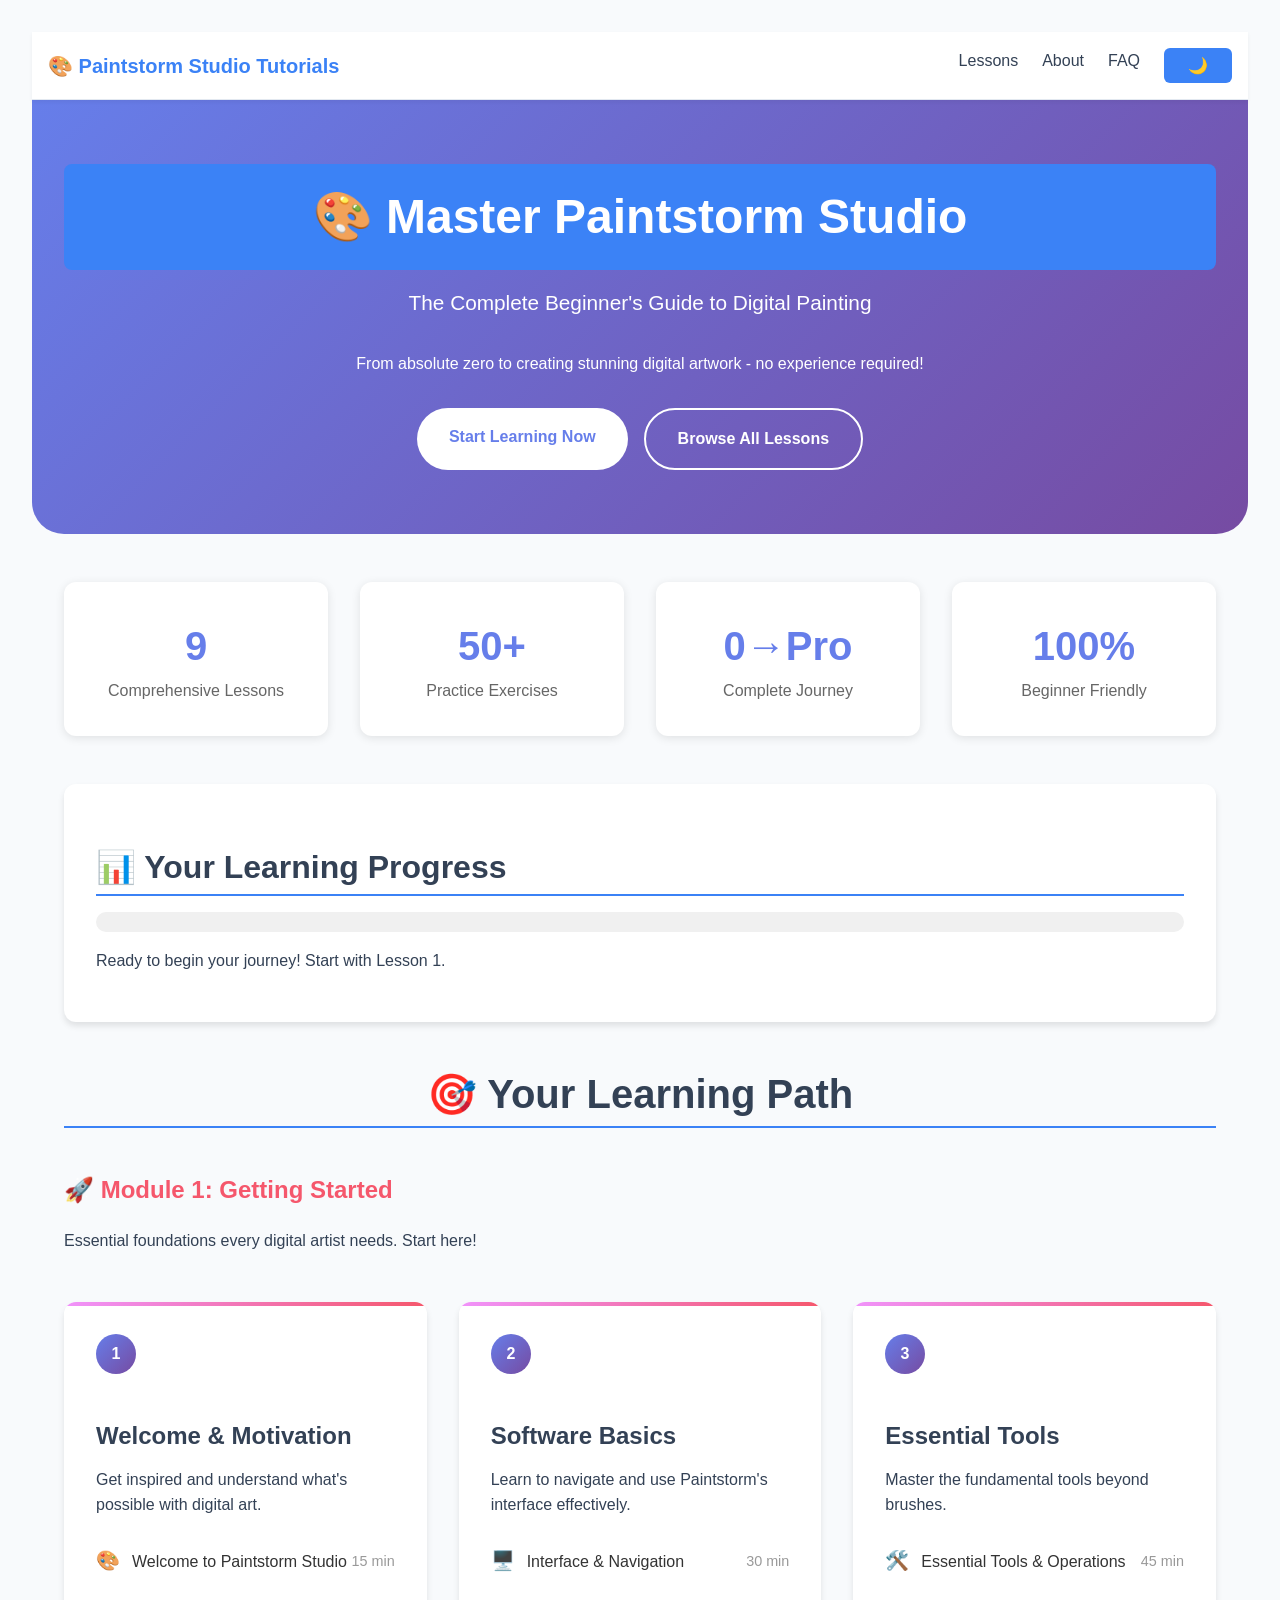
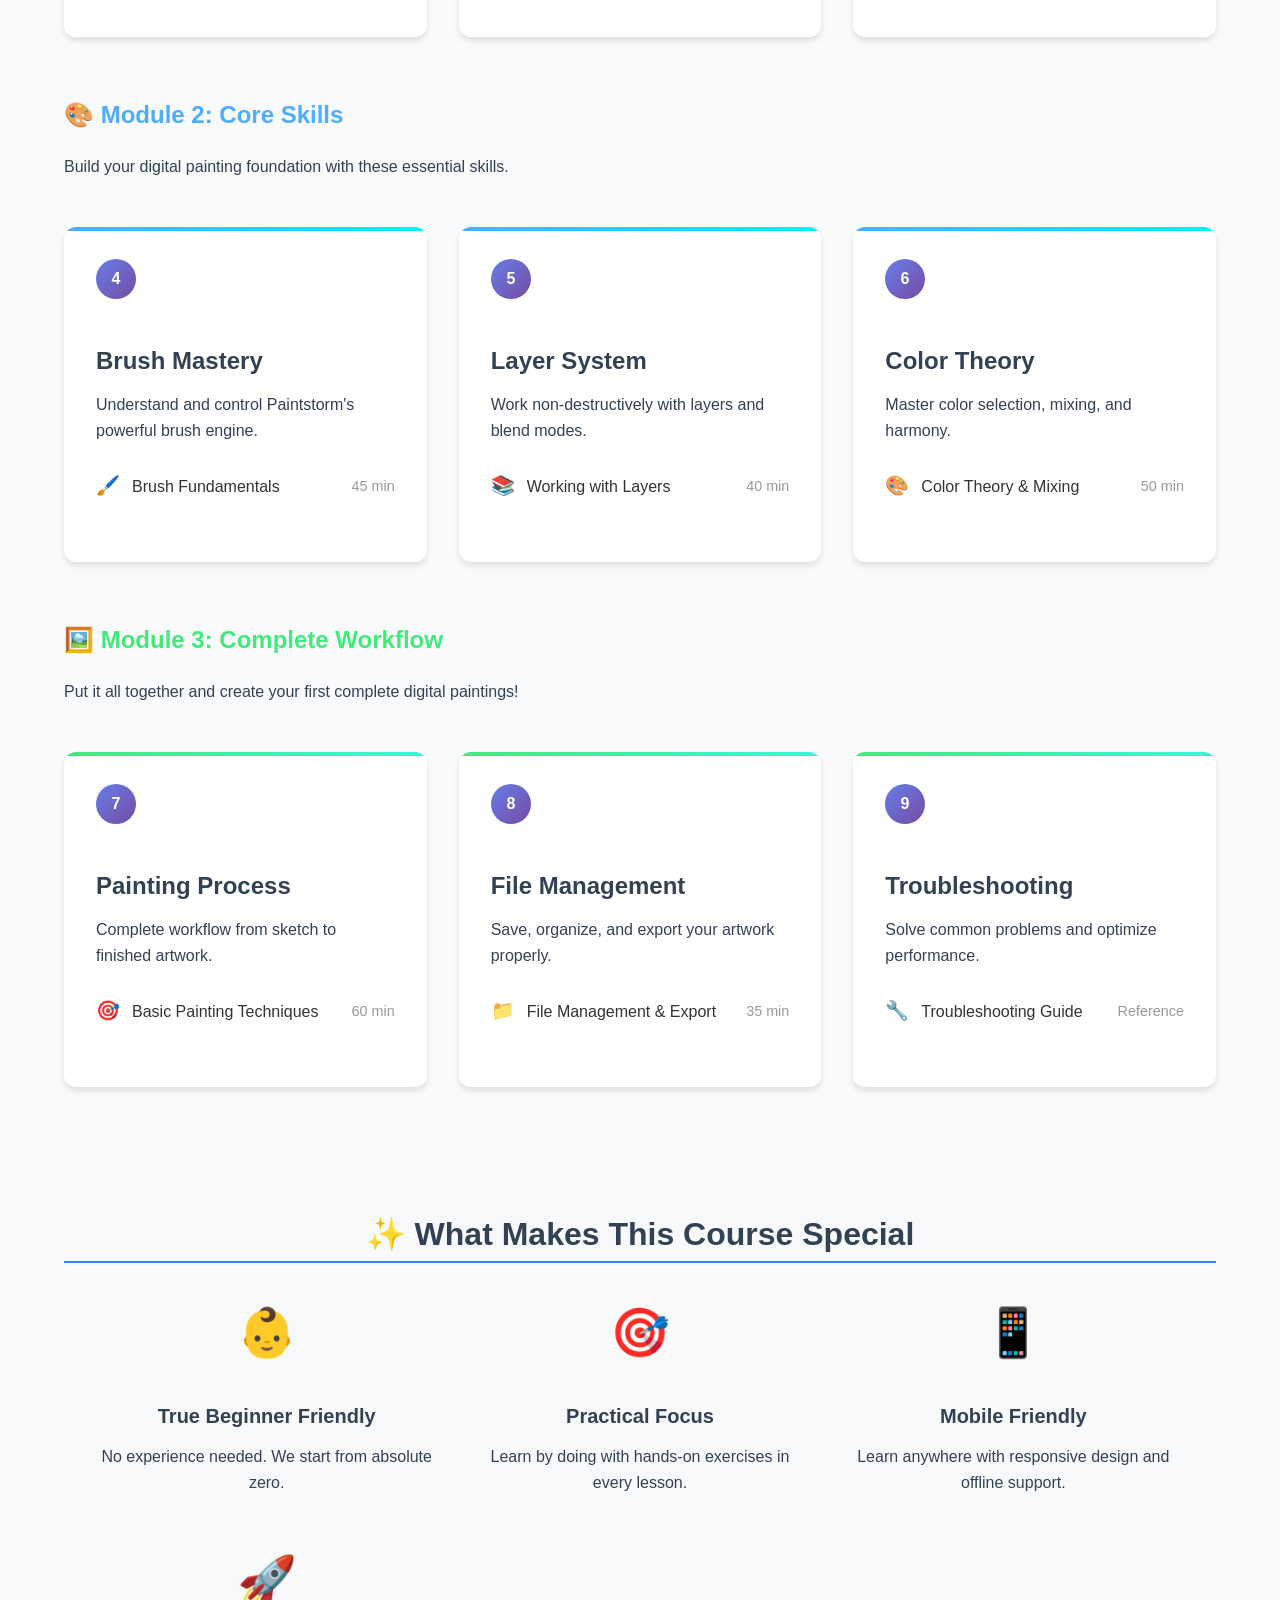
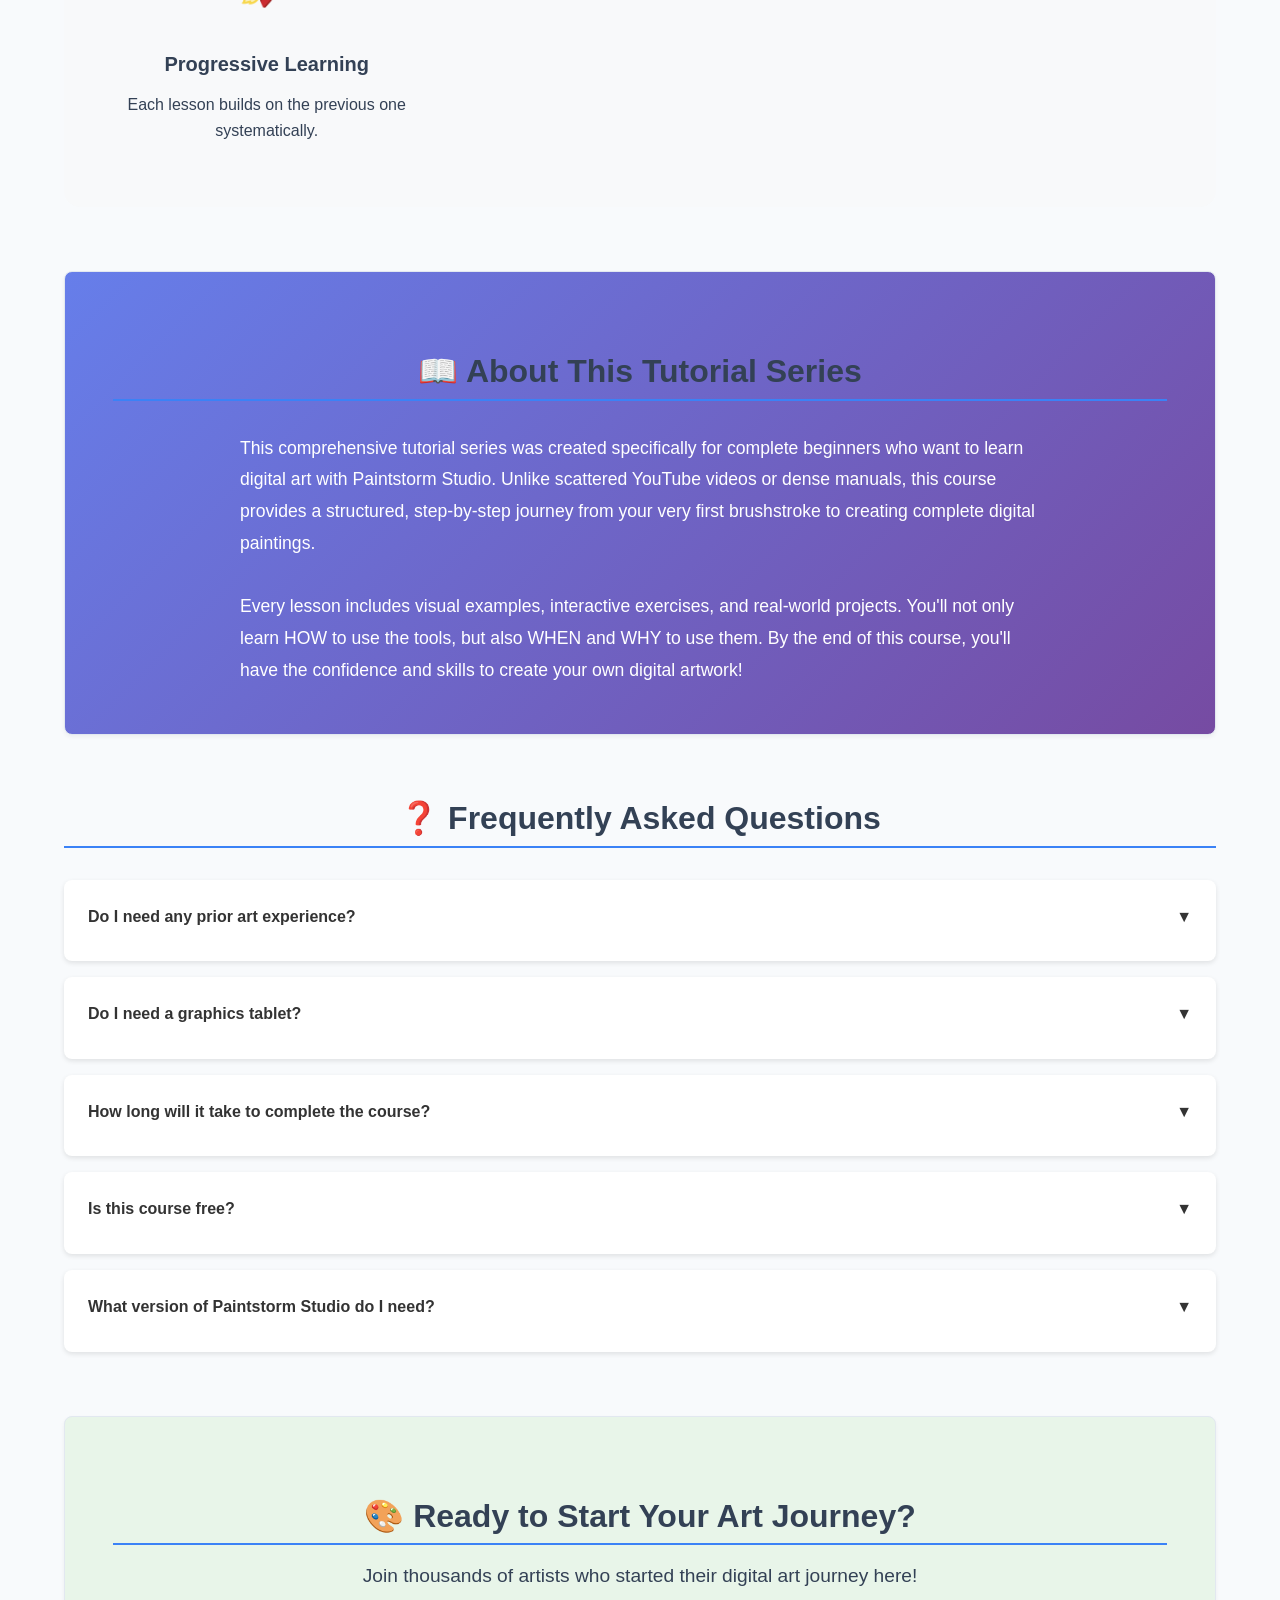
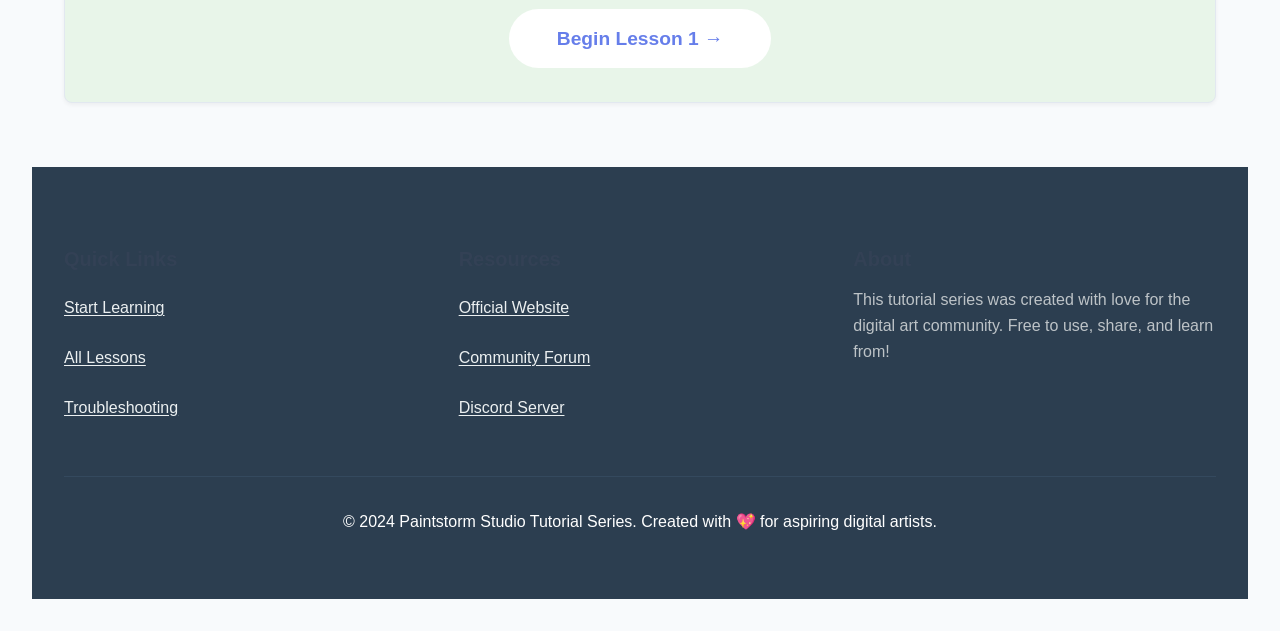
==== index.html @ 2a5d4997 "indexed" ====
<!DOCTYPE html>
<html lang="en">
<head>
    <meta charset="UTF-8">
    <meta name="viewport" content="width=device-width, initial-scale=1.0">
    <meta name="description" content="Complete beginner's guide to Paintstorm Studio - Learn digital painting from zero with comprehensive, easy-to-follow tutorials">
    <meta name="keywords" content="Paintstorm Studio, digital art, tutorial, beginner, painting, drawing">
    <meta name="author" content="Paintstorm Tutorial">
    <title>Paintstorm Studio Complete Beginner's Guide</title>
    <link rel="stylesheet" href="styles/main.css">
    <link rel="icon" type="image/png" href="/favicon.png">
    
    <style>
        /* Hero section styles */
        .hero {
            background: linear-gradient(135deg, #667eea 0%, #764ba2 100%);
            color: white;
            padding: 4rem 2rem;
            text-align: center;
            margin-bottom: 3rem;
            border-radius: 0 0 2rem 2rem;
        }
        
        .hero h1 {
            font-size: 3rem;
            margin-bottom: 1rem;
            animation: fadeInUp 0.8s ease-out;
        }
        
        .hero p {
            font-size: 1.3rem;
            max-width: 800px;
            margin: 0 auto 2rem;
            opacity: 0.95;
            animation: fadeInUp 0.8s ease-out 0.2s both;
        }
        
        .cta-buttons {
            display: flex;
            gap: 1rem;
            justify-content: center;
            flex-wrap: wrap;
            animation: fadeInUp 0.8s ease-out 0.4s both;
        }
        
        .cta-button {
            padding: 1rem 2rem;
            background: white;
            color: #667eea;
            text-decoration: none;
            border-radius: 2rem;
            font-weight: bold;
            transition: transform 0.3s, box-shadow 0.3s;
        }
        
        .cta-button:hover {
            transform: translateY(-2px);
            box-shadow: 0 10px 20px rgba(0,0,0,0.2);
        }
        
        .cta-button.secondary {
            background: transparent;
            color: white;
            border: 2px solid white;
        }
        
        /* Module cards */
        .modules-grid {
            display: grid;
            grid-template-columns: repeat(auto-fit, minmax(350px, 1fr));
            gap: 2rem;
            margin: 3rem 0;
        }
        
        .module-card {
            background: white;
            border-radius: 12px;
            padding: 2rem;
            box-shadow: 0 4px 6px rgba(0,0,0,0.1);
            transition: transform 0.3s, box-shadow 0.3s;
            position: relative;
            overflow: hidden;
        }
        
        .module-card:hover {
            transform: translateY(-5px);
            box-shadow: 0 10px 30px rgba(0,0,0,0.15);
        }
        
        .module-card::before {
            content: '';
            position: absolute;
            top: 0;
            left: 0;
            right: 0;
            height: 4px;
            background: linear-gradient(90deg, #667eea, #764ba2);
        }
        
        .module-card.essential::before {
            background: linear-gradient(90deg, #f093fb, #f5576c);
        }
        
        .module-card.core::before {
            background: linear-gradient(90deg, #4facfe, #00f2fe);
        }
        
        .module-card.advanced::before {
            background: linear-gradient(90deg, #43e97b, #38f9d7);
        }
        
        .module-number {
            display: inline-block;
            width: 40px;
            height: 40px;
            background: linear-gradient(135deg, #667eea, #764ba2);
            color: white;
            border-radius: 50%;
            text-align: center;
            line-height: 40px;
            font-weight: bold;
            margin-bottom: 1rem;
        }
        
        .lesson-list {
            list-style: none;
            padding: 0;
            margin: 1rem 0;
        }
        
        .lesson-list li {
            padding: 0.75rem 0;
            border-bottom: 1px solid #eee;
        }
        
        .lesson-list li:last-child {
            border-bottom: none;
        }
        
        .lesson-list a {
            text-decoration: none;
            color: #333;
            display: flex;
            align-items: center;
            transition: color 0.3s;
        }
        
        .lesson-list a:hover {
            color: #667eea;
        }
        
        .lesson-list .lesson-icon {
            margin-right: 0.75rem;
            font-size: 1.2rem;
        }
        
        .lesson-list .duration {
            margin-left: auto;
            color: #999;
            font-size: 0.9rem;
        }
        
        /* Features section */
        .features {
            background: #f8f9fa;
            padding: 3rem 0;
            margin: 3rem 0;
            border-radius: 1rem;
        }
        
        .features-grid {
            display: grid;
            grid-template-columns: repeat(auto-fit, minmax(250px, 1fr));
            gap: 2rem;
            padding: 0 2rem;
        }
        
        .feature-card {
            text-align: center;
        }
        
        .feature-icon {
            font-size: 3rem;
            margin-bottom: 1rem;
        }
        
        /* Stats section */
        .stats {
            display: grid;
            grid-template-columns: repeat(auto-fit, minmax(200px, 1fr));
            gap: 2rem;
            margin: 3rem 0;
            text-align: center;
        }
        
        .stat-card {
            background: white;
            padding: 2rem;
            border-radius: 12px;
            box-shadow: 0 2px 10px rgba(0,0,0,0.1);
        }
        
        .stat-number {
            font-size: 2.5rem;
            font-weight: bold;
            color: #667eea;
            display: block;
        }
        
        .stat-label {
            color: #666;
            margin-top: 0.5rem;
        }
        
        /* Animation */
        @keyframes fadeInUp {
            from {
                opacity: 0;
                transform: translateY(20px);
            }
            to {
                opacity: 1;
                transform: translateY(0);
            }
        }
        
        /* Responsive */
        @media (max-width: 768px) {
            .hero h1 {
                font-size: 2rem;
            }
            
            .hero p {
                font-size: 1.1rem;
            }
            
            .modules-grid {
                grid-template-columns: 1fr;
            }
        }
        
        /* Progress tracker */
        .progress-tracker {
            background: white;
            padding: 2rem;
            border-radius: 12px;
            box-shadow: 0 4px 6px rgba(0,0,0,0.1);
            margin: 2rem 0;
        }
        
        .progress-bar-container {
            background: #f0f0f0;
            height: 20px;
            border-radius: 10px;
            overflow: hidden;
            margin: 1rem 0;
        }
        
        .progress-bar-fill {
            height: 100%;
            background: linear-gradient(90deg, #667eea, #764ba2);
            width: 0%;
            transition: width 0.5s ease;
        }
        
        /* FAQ Section */
        .faq-section {
            margin: 3rem 0;
        }
        
        .faq-item {
            background: white;
            border-radius: 8px;
            padding: 1.5rem;
            margin-bottom: 1rem;
            box-shadow: 0 2px 5px rgba(0,0,0,0.1);
        }
        
        .faq-question {
            font-weight: bold;
            color: #333;
            margin-bottom: 0.5rem;
            cursor: pointer;
            display: flex;
            justify-content: space-between;
            align-items: center;
        }
        
        .faq-answer {
            color: #666;
            line-height: 1.6;
            display: none;
            padding-top: 0.5rem;
        }
        
        .faq-item.active .faq-answer {
            display: block;
        }
        
        .faq-toggle {
            transition: transform 0.3s;
        }
        
        .faq-item.active .faq-toggle {
            transform: rotate(180deg);
        }
    </style>
</head>
<body>
    <!-- Skip to main content for accessibility -->
    <a href="#main-content" class="skip-to-main">Skip to main content</a>
    
    <!-- Navigation -->
    <nav>
        <div class="nav-container">
            <a href="index.html" class="nav-logo">🎨 Paintstorm Studio Tutorials</a>
            <div class="nav-links">
                <a href="#modules">Lessons</a>
                <a href="#about">About</a>
                <a href="#faq">FAQ</a>
                <button id="theme-toggle" aria-label="Toggle theme">🌙</button>
            </div>
        </div>
    </nav>

    <!-- Hero Section -->
    <section class="hero">
        <h1>🎨 Master Paintstorm Studio</h1>
        <p>The Complete Beginner's Guide to Digital Painting</p>
        <p style="font-size: 1rem; opacity: 0.9;">From absolute zero to creating stunning digital artwork - no experience required!</p>
        <div class="cta-buttons">
            <a href="welcome_to_paintstorm.html" class="cta-button">Start Learning Now</a>
            <a href="#modules" class="cta-button secondary">Browse All Lessons</a>
        </div>
    </section>

    <!-- Main Content -->
    <main id="main-content">
        <div class="container">
            <!-- Stats Section -->
            <div class="stats">
                <div class="stat-card">
                    <span class="stat-number">9</span>
                    <span class="stat-label">Comprehensive Lessons</span>
                </div>
                <div class="stat-card">
                    <span class="stat-number">50+</span>
                    <span class="stat-label">Practice Exercises</span>
                </div>
                <div class="stat-card">
                    <span class="stat-number">0→Pro</span>
                    <span class="stat-label">Complete Journey</span>
                </div>
                <div class="stat-card">
                    <span class="stat-number">100%</span>
                    <span class="stat-label">Beginner Friendly</span>
                </div>
            </div>

            <!-- Progress Tracker -->
            <div class="progress-tracker" id="progress-tracker">
                <h2>📊 Your Learning Progress</h2>
                <div class="progress-bar-container">
                    <div class="progress-bar-fill" id="progress-bar"></div>
                </div>
                <p id="progress-text">Ready to begin your journey! Start with Lesson 1.</p>
            </div>

            <!-- Learning Path Section -->
            <section id="modules">
                <h2 style="text-align: center; font-size: 2.5rem; margin: 3rem 0;">🎯 Your Learning Path</h2>
                
                <!-- Module 1: Getting Started -->
                <div class="module-section">
                    <h3 style="color: #f5576c; margin-bottom: 1.5rem;">🚀 Module 1: Getting Started</h3>
                    <p style="margin-bottom: 2rem;">Essential foundations every digital artist needs. Start here!</p>
                    
                    <div class="modules-grid">
                        <div class="module-card essential">
                            <span class="module-number">1</span>
                            <h3>Welcome & Motivation</h3>
                            <p>Get inspired and understand what's possible with digital art.</p>
                            <ul class="lesson-list">
                                <li>
                                    <a href="welcome_to_paintstorm.html">
                                        <span class="lesson-icon">🎨</span>
                                        Welcome to Paintstorm Studio
                                        <span class="duration">15 min</span>
                                    </a>
                                </li>
                            </ul>
                        </div>

                        <div class="module-card essential">
                            <span class="module-number">2</span>
                            <h3>Software Basics</h3>
                            <p>Learn to navigate and use Paintstorm's interface effectively.</p>
                            <ul class="lesson-list">
                                <li>
                                    <a href="interface_basics.html">
                                        <span class="lesson-icon">🖥️</span>
                                        Interface & Navigation
                                        <span class="duration">30 min</span>
                                    </a>
                                </li>
                            </ul>
                        </div>

                        <div class="module-card essential">
                            <span class="module-number">3</span>
                            <h3>Essential Tools</h3>
                            <p>Master the fundamental tools beyond brushes.</p>
                            <ul class="lesson-list">
                                <li>
                                    <a href="essential_tools.html">
                                        <span class="lesson-icon">🛠️</span>
                                        Essential Tools & Operations
                                        <span class="duration">45 min</span>
                                    </a>
                                </li>
                            </ul>
                        </div>
                    </div>
                </div>

                <!-- Module 2: Core Skills -->
                <div class="module-section" style="margin-top: 4rem;">
                    <h3 style="color: #4facfe; margin-bottom: 1.5rem;">🎨 Module 2: Core Skills</h3>
                    <p style="margin-bottom: 2rem;">Build your digital painting foundation with these essential skills.</p>
                    
                    <div class="modules-grid">
                        <div class="module-card core">
                            <span class="module-number">4</span>
                            <h3>Brush Mastery</h3>
                            <p>Understand and control Paintstorm's powerful brush engine.</p>
                            <ul class="lesson-list">
                                <li>
                                    <a href="brush_fundamentals.html">
                                        <span class="lesson-icon">🖌️</span>
                                        Brush Fundamentals
                                        <span class="duration">45 min</span>
                                    </a>
                                </li>
                            </ul>
                        </div>

                        <div class="module-card core">
                            <span class="module-number">5</span>
                            <h3>Layer System</h3>
                            <p>Work non-destructively with layers and blend modes.</p>
                            <ul class="lesson-list">
                                <li>
                                    <a href="working_with_layers.html">
                                        <span class="lesson-icon">📚</span>
                                        Working with Layers
                                        <span class="duration">40 min</span>
                                    </a>
                                </li>
                            </ul>
                        </div>

                        <div class="module-card core">
                            <span class="module-number">6</span>
                            <h3>Color Theory</h3>
                            <p>Master color selection, mixing, and harmony.</p>
                            <ul class="lesson-list">
                                <li>
                                    <a href="color_theory.html">
                                        <span class="lesson-icon">🎨</span>
                                        Color Theory & Mixing
                                        <span class="duration">50 min</span>
                                    </a>
                                </li>
                            </ul>
                        </div>
                    </div>
                </div>

                <!-- Module 3: Painting Techniques -->
                <div class="module-section" style="margin-top: 4rem;">
                    <h3 style="color: #43e97b; margin-bottom: 1.5rem;">🖼️ Module 3: Complete Workflow</h3>
                    <p style="margin-bottom: 2rem;">Put it all together and create your first complete digital paintings!</p>
                    
                    <div class="modules-grid">
                        <div class="module-card advanced">
                            <span class="module-number">7</span>
                            <h3>Painting Process</h3>
                            <p>Complete workflow from sketch to finished artwork.</p>
                            <ul class="lesson-list">
                                <li>
                                    <a href="basic_painting_techniques.html">
                                        <span class="lesson-icon">🎯</span>
                                        Basic Painting Techniques
                                        <span class="duration">60 min</span>
                                    </a>
                                </li>
                            </ul>
                        </div>

                        <div class="module-card advanced">
                            <span class="module-number">8</span>
                            <h3>File Management</h3>
                            <p>Save, organize, and export your artwork properly.</p>
                            <ul class="lesson-list">
                                <li>
                                    <a href="file_management.html">
                                        <span class="lesson-icon">📁</span>
                                        File Management & Export
                                        <span class="duration">35 min</span>
                                    </a>
                                </li>
                            </ul>
                        </div>

                        <div class="module-card advanced">
                            <span class="module-number">9</span>
                            <h3>Troubleshooting</h3>
                            <p>Solve common problems and optimize performance.</p>
                            <ul class="lesson-list">
                                <li>
                                    <a href="troubleshooting.html">
                                        <span class="lesson-icon">🔧</span>
                                        Troubleshooting Guide
                                        <span class="duration">Reference</span>
                                    </a>
                                </li>
                            </ul>
                        </div>
                    </div>
                </div>
            </section>

            <!-- Features Section -->
            <section class="features">
                <h2 style="text-align: center; margin-bottom: 2rem;">✨ What Makes This Course Special</h2>
                <div class="features-grid">
                    <div class="feature-card">
                        <div class="feature-icon">👶</div>
                        <h4>True Beginner Friendly</h4>
                        <p>No experience needed. We start from absolute zero.</p>
                    </div>
                    <div class="feature-card">
                        <div class="feature-icon">🎯</div>
                        <h4>Practical Focus</h4>
                        <p>Learn by doing with hands-on exercises in every lesson.</p>
                    </div>
                    <div class="feature-card">
                        <div class="feature-icon">📱</div>
                        <h4>Mobile Friendly</h4>
                        <p>Learn anywhere with responsive design and offline support.</p>
                    </div>
                    <div class="feature-card">
                        <div class="feature-icon">🚀</div>
                        <h4>Progressive Learning</h4>
                        <p>Each lesson builds on the previous one systematically.</p>
                    </div>
                </div>
            </section>

            <!-- About Section -->
            <section id="about" style="margin: 4rem 0;">
                <div class="card" style="background: linear-gradient(135deg, #667eea 0%, #764ba2 100%); color: white; padding: 3rem;">
                    <h2 style="text-align: center; margin-bottom: 2rem;">📖 About This Tutorial Series</h2>
                    <p style="font-size: 1.1rem; line-height: 1.8; max-width: 800px; margin: 0 auto;">
                        This comprehensive tutorial series was created specifically for complete beginners who want to learn digital art with Paintstorm Studio. Unlike scattered YouTube videos or dense manuals, this course provides a structured, step-by-step journey from your very first brushstroke to creating complete digital paintings.
                    </p>
                    <p style="font-size: 1.1rem; line-height: 1.8; max-width: 800px; margin: 2rem auto 0;">
                        Every lesson includes visual examples, interactive exercises, and real-world projects. You'll not only learn HOW to use the tools, but also WHEN and WHY to use them. By the end of this course, you'll have the confidence and skills to create your own digital artwork!
                    </p>
                </div>
            </section>

            <!-- FAQ Section -->
            <section id="faq" class="faq-section">
                <h2 style="text-align: center; margin-bottom: 2rem;">❓ Frequently Asked Questions</h2>
                
                <div class="faq-item">
                    <div class="faq-question">
                        Do I need any prior art experience?
                        <span class="faq-toggle">▼</span>
                    </div>
                    <div class="faq-answer">
                        No! This course is designed for complete beginners. We start with the absolute basics and build up gradually. If you can hold a mouse or stylus, you can follow along!
                    </div>
                </div>

                <div class="faq-item">
                    <div class="faq-question">
                        Do I need a graphics tablet?
                        <span class="faq-toggle">▼</span>
                    </div>
                    <div class="faq-answer">
                        While a graphics tablet is highly recommended for digital painting, you can start learning with just a mouse. Many concepts and tools can be practiced without pressure sensitivity. However, for best results, consider getting even a basic tablet.
                    </div>
                </div>

                <div class="faq-item">
                    <div class="faq-question">
                        How long will it take to complete the course?
                        <span class="faq-toggle">▼</span>
                    </div>
                    <div class="faq-answer">
                        The core lessons can be completed in about 6-8 hours of focused learning. However, mastery comes from practice! We recommend spending at least 30 minutes daily practicing what you learn. Most students feel comfortable with the basics after 2-4 weeks of regular practice.
                    </div>
                </div>

                <div class="faq-item">
                    <div class="faq-question">
                        Is this course free?
                        <span class="faq-toggle">▼</span>
                    </div>
                    <div class="faq-answer">
                        Yes! This entire tutorial series is completely free. It was created to help beginners get started with digital art without any barriers. Share it with others who might benefit!
                    </div>
                </div>

                <div class="faq-item">
                    <div class="faq-question">
                        What version of Paintstorm Studio do I need?
                        <span class="faq-toggle">▼</span>
                    </div>
                    <div class="faq-answer">
                        These tutorials work with Paintstorm Studio version 2.0 and above. Most features are consistent across versions, though some interface elements might look slightly different in newer versions.
                    </div>
                </div>
            </section>

            <!-- Call to Action -->
            <section style="text-align: center; margin: 4rem 0;">
                <div class="card" style="background: #e8f5e9; padding: 3rem;">
                    <h2 style="margin-bottom: 1rem;">🎨 Ready to Start Your Art Journey?</h2>
                    <p style="font-size: 1.2rem; margin-bottom: 2rem;">Join thousands of artists who started their digital art journey here!</p>
                    <a href="welcome_to_paintstorm.html" class="cta-button" style="font-size: 1.2rem; padding: 1.2rem 3rem;">
                        Begin Lesson 1 →
                    </a>
                </div>
            </section>
        </div>
    </main>

    <!-- Footer -->
    <footer style="background: #2c3e50; color: white; padding: 3rem 0; margin-top: 4rem;">
        <div class="container">
            <div style="display: grid; grid-template-columns: repeat(auto-fit, minmax(250px, 1fr)); gap: 2rem;">
                <div>
                    <h4>Quick Links</h4>
                    <ul style="list-style: none; padding: 0;">
                        <li style="padding: 0.5rem 0;"><a href="welcome_to_paintstorm.html" style="color: #ecf0f1;">Start Learning</a></li>
                        <li style="padding: 0.5rem 0;"><a href="#modules" style="color: #ecf0f1;">All Lessons</a></li>
                        <li style="padding: 0.5rem 0;"><a href="troubleshooting.html" style="color: #ecf0f1;">Troubleshooting</a></li>
                    </ul>
                </div>
                <div>
                    <h4>Resources</h4>
                    <ul style="list-style: none; padding: 0;">
                        <li style="padding: 0.5rem 0;"><a href="https://paintstormstudio.com" target="_blank" style="color: #ecf0f1;">Official Website</a></li>
                        <li style="padding: 0.5rem 0;"><a href="#" style="color: #ecf0f1;">Community Forum</a></li>
                        <li style="padding: 0.5rem 0;"><a href="#" style="color: #ecf0f1;">Discord Server</a></li>
                    </ul>
                </div>
                <div>
                    <h4>About</h4>
                    <p style="line-height: 1.6; color: #bdc3c7;">
                        This tutorial series was created with love for the digital art community. Free to use, share, and learn from!
                    </p>
                </div>
            </div>
            <div style="text-align: center; margin-top: 2rem; padding-top: 2rem; border-top: 1px solid #34495e;">
                <p>&copy; 2024 Paintstorm Studio Tutorial Series. Created with 💖 for aspiring digital artists.</p>
            </div>
        </div>
    </footer>

    <!-- Scripts -->
    <script>
        // Theme toggle
        const themeToggle = document.getElementById('theme-toggle');
        if (themeToggle) {
            const currentTheme = localStorage.getItem('theme') || 'light';
            document.documentElement.setAttribute('data-theme', currentTheme);
            themeToggle.textContent = currentTheme === 'light' ? '🌙' : '☀️';
            
            themeToggle.addEventListener('click', () => {
                const current = document.documentElement.getAttribute('data-theme');
                const newTheme = current === 'light' ? 'dark' : 'light';
                document.documentElement.setAttribute('data-theme', newTheme);
                localStorage.setItem('theme', newTheme);
                themeToggle.textContent = newTheme === 'light' ? '🌙' : '☀️';
            });
        }

        // Progress tracking
        function updateProgress() {
            const lessons = [
                'welcome_to_paintstorm',
                'interface_basics',
                'essential_tools',
                'brush_fundamentals',
                'working_with_layers',
                'color_theory',
                'basic_painting_techniques',
                'file_management',
                'troubleshooting'
            ];
            
            let completed = 0;
            lessons.forEach(lesson => {
                if (localStorage.getItem(`lesson_${lesson}_completed`) === 'true') {
                    completed++;
                }
            });
            
            const percentage = (completed / lessons.length) * 100;
            const progressBar = document.getElementById('progress-bar');
            const progressText = document.getElementById('progress-text');
            
            if (progressBar) {
                progressBar.style.width = `${percentage}%`;
            }
            
            if (progressText) {
                if (completed === 0) {
                    progressText.textContent = 'Ready to begin your journey! Start with Lesson 1.';
                } else if (completed === lessons.length) {
                    progressText.textContent = '🎉 Congratulations! You\'ve completed all lessons!';
                } else {
                    progressText.textContent = `${completed} of ${lessons.length} lessons completed (${Math.round(percentage)}%)`;
                }
            }
        }
        
        // Update progress on page load
        updateProgress();

        // FAQ toggle
        document.querySelectorAll('.faq-question').forEach(question => {
            question.addEventListener('click', () => {
                const faqItem = question.parentElement;
                faqItem.classList.toggle('active');
            });
        });

        // Smooth scrolling for anchor links
        document.querySelectorAll('a[href^="#"]').forEach(anchor => {
            anchor.addEventListener('click', function (e) {
                e.preventDefault();
                const target = document.querySelector(this.getAttribute('href'));
                if (target) {
                    target.scrollIntoView({
                        behavior: 'smooth',
                        block: 'start'
                    });
                }
            });
        });

        // Add animation on scroll
        const observerOptions = {
            threshold: 0.1,
            rootMargin: '0px 0px -50px 0px'
        };

        const observer = new IntersectionObserver((entries) => {
            entries.forEach(entry => {
                if (entry.isIntersecting) {
                    entry.target.style.animation = 'fadeInUp 0.6s ease-out both';
                }
            });
        }, observerOptions);

        // Observe module cards
        document.querySelectorAll('.module-card').forEach(card => {
            observer.observe(card);
        });
    </script>
</body>
</html>
---- styles/main.css ----
/* ===========================
   Course Template - Main CSS
   Mobile-first, Responsive, Accessible
   =========================== */

/* ===========================
   CSS Reset
   =========================== */
html, body, div, span, applet, object, iframe,
h1, h2, h3, h4, h5, h6, p, blockquote, pre,
a, abbr, acronym, address, big, cite, code,
del, dfn, em, img, ins, kbd, q, s, samp,
small, strike, strong, sub, sup, tt, var,
b, u, i, center, dl, dt, dd, ol, ul, li,
fieldset, form, label, legend, table, caption, tbody, tfoot, thead, tr, th, td,
article, aside, canvas, details, embed, 
figure, figcaption, footer, header, hgroup, 
menu, nav, output, ruby, section, summary,
time, mark, audio, video {
    margin: 0;
    padding: 0;
    border: 0;
    font-size: 100%;
    font: inherit;
    vertical-align: baseline;
}

/* HTML5 display-role reset for older browsers */
article, aside, details, figcaption, figure, 
footer, header, hgroup, menu, nav, section {
    display: block;
}

body { line-height: 1; }
ol, ul { list-style: none; }
blockquote, q { quotes: none; }
blockquote:before, blockquote:after, q:before, q:after { content: ''; content: none; }
table { border-collapse: collapse; border-spacing: 0; }

/* ===========================
   Base Styles - Mobile First
   =========================== */

/* Use CSS Variables for easy theming */
:root {
    /* Colors */
    --primary-color: rgb(59, 130, 246);
    --primary-hover: rgb(37, 99, 235);
    --secondary-color: rgb(248, 250, 252);
    --text-color: rgb(51, 65, 85);
    --text-light: rgb(107, 114, 128);
    --border-color: rgb(226, 232, 240);
    --code-bg: #f6f8fa;
    --code-color: #383a42;

    /* Prism token colors (light) */
    --tok-comment: #6a737d;
    --tok-string:  #50a14f;
    --tok-keyword: #4078f2;
    --tok-function:#c18401;
    --tok-number:  #e45649;
    --tok-operator:#a626a4;

    /* Spacing */
    --spacing-xs: 0.25rem;
    --spacing-sm: 0.5rem;
    --spacing-md: 1rem;
    --spacing-lg: 1.5rem;
    --spacing-xl: 2rem;
    --spacing-xxl: 3rem;

    /* Typography */
    --font-family-base: "Trebuchet MS", "Lucida Sans Unicode", "Lucida Grande", "Lucida Sans", Arial, sans-serif;
    --font-family-mono: 'Consolas', 'Monaco', 'Andale Mono', 'Ubuntu Mono', monospace;
    --line-height-base: 1.6;
    --line-height-heading: 1.2;

    /* Let native form controls adapt to dark mode automatically */
    color-scheme: light dark;
}

/* Auto dark mode (users' OS preference) */
@media (prefers-color-scheme: dark) {
    :root {
        --secondary-color: #1e1e1e;
        --text-color: #d4d4d4;
        --text-light: #a0a0a0;
        --border-color: #3e3e42;
        --code-bg: #2d2d30;
        --code-color: #d4d4d4;

        /* Token colors (dark) */
        --tok-comment: #9aa0a6;
        --tok-string:  #8bdc8b;
        --tok-keyword: #8ab4f8;
        --tok-function:#e6b673;
        --tok-number:  #ff8b8b;
        --tok-operator:#d293d2;
    }
}

/* Explicit theme override (wins over prefers-color-scheme) */
:root[data-theme="dark"] {
    --secondary-color: #1e1e1e;
    --text-color: #d4d4d4;
    --text-light: #a0a0a0;
    --border-color: #3e3e42;
    --code-bg: #2d2d30;
    --code-color: #d4d4d4;

    --tok-comment: #9aa0a6;
    --tok-string:  #8bdc8b;
    --tok-keyword: #8ab4f8;
    --tok-function:#e6b673;
    --tok-number:  #ff8b8b;
    --tok-operator:#d293d2;
}

:root[data-theme="light"] {
    /* Re-assert light tokens to force light regardless of OS */
    --secondary-color: rgb(248, 250, 252);
    --text-color: rgb(51, 65, 85);
    --text-light: rgb(107, 114, 128);
    --border-color: rgb(226, 232, 240);
    --code-bg: #f6f8fa;
    --code-color: #383a42;

    --tok-comment: #6a737d;
    --tok-string:  #50a14f;
    --tok-keyword: #4078f2;
    --tok-function:#c18401;
    --tok-number:  #e45649;
    --tok-operator:#a626a4;
}

/* Base body styles */
body {
    font-family: var(--font-family-base);
    font-size: 16px;
    line-height: var(--line-height-base);
    color: var(--text-color);
    background-color: var(--secondary-color);
    margin: 0;
    padding: var(--spacing-md);
    transition: background-color 0.3s, color 0.3s;

    /* iOS safe-area padding bottom for interactive pages */
    padding-bottom: calc(var(--spacing-md) + env(safe-area-inset-bottom));
}

/* Improve wrapping on small screens */
p, li, figcaption, blockquote { overflow-wrap: anywhere; }

.container {
    max-width: 1200px;
    margin: 0 auto;
    padding: 0 var(--spacing-md);
}

/* ===========================
   Typography
   =========================== */

h1, h2, h3, h4, h5, h6 {
    font-weight: bold;
    line-height: var(--line-height-heading);
    margin-top: var(--spacing-xl);
    margin-bottom: var(--spacing-md);
    color: var(--text-color);
}

h1 {
    font-size: 2rem;
    text-align: center;
    padding: var(--spacing-lg);
    background-color: var(--primary-color);
    color: white;
    margin: 0 0 var(--spacing-xl) 0;
    border-radius: 8px;
}

h2 {
    font-size: 1.75rem;
    border-bottom: 2px solid var(--primary-color);
    padding-bottom: var(--spacing-sm);
}

h3 { font-size: 1.5rem; }
h4 { font-size: 1.25rem; }
h5 { font-size: 1.1rem; }
h6 { font-size: 1rem; }

p { margin-bottom: var(--spacing-md); }
strong, b { font-weight: bold; }
em, i { font-style: italic; }
small { font-size: 0.875rem; }

/* Links */
a {
    color: var(--primary-color);
    text-decoration: underline;
    text-underline-offset: 2px;
    text-decoration-thickness: from-font;
    transition: color 0.2s, text-decoration-thickness 0.2s;
}

a:hover {
    color: var(--primary-hover);
    text-decoration-thickness: 3px;
}

a:focus-visible,
button:focus-visible,
[role="button"]:focus-visible,
input:focus-visible,
select:focus-visible,
textarea:focus-visible {
    outline: 3px solid var(--primary-color);
    outline-offset: 2px;
}

/* Lists */
ul, ol { margin: var(--spacing-md) 0; padding-left: var(--spacing-xl); }
ul { list-style-type: disc; }
ol { list-style-type: decimal; }
li { margin-bottom: var(--spacing-sm); }
ul ul, ol ol, ul ol, ol ul { margin-top: var(--spacing-sm); margin-bottom: var(--spacing-sm); }

/* ===========================
   Code and Pre
   =========================== */

code, pre {
    font-family: var(--font-family-mono);
    background-color: var(--code-bg);
    color: var(--code-color);
    border-radius: 4px;
}

code {
    padding: 0.2em 0.4em;
    font-size: 0.9em;
}

pre {
    padding: var(--spacing-md);
    overflow-x: auto;
    line-height: 1.5;
    border: 1px solid var(--border-color);
    border-radius: 8px;
    margin: var(--spacing-md) 0;
    white-space: pre; /* keep code formatting */
}

pre code {
    padding: 0;
    background: transparent;
    font-size: 0.875rem;
}

/* Syntax highlighting classes (Prism.js compatible) via variables */
.token.comment  { color: var(--tok-comment);  font-style: italic; }
.token.string   { color: var(--tok-string); }
.token.keyword  { color: var(--tok-keyword); }
.token.function { color: var(--tok-function); }
.token.number   { color: var(--tok-number); }
.token.operator { color: var(--tok-operator); }

/* ===========================
   Tables (semantic, scroll wrapper)
   =========================== */

/* Use a wrapper for horizontal scroll instead of display:block on table */
.table-wrap { overflow-x: auto; }

table {
    width: 100%;
    margin: var(--spacing-md) 0;
    border-collapse: collapse;
}

th, td {
    padding: var(--spacing-sm);
    text-align: left;
    border: 1px solid var(--border-color);
}

th {
    background-color: var(--primary-color);
    color: white;
    font-weight: bold;
}

tr:nth-child(even) { background-color: rgba(0, 0, 0, 0.02); }

/* ===========================
   Blockquotes
   =========================== */

blockquote {
    margin: var(--spacing-lg) 0;
    padding: var(--spacing-md) var(--spacing-lg);
    background-color: rgba(59, 130, 246, 0.05);
    border-left: 4px solid var(--primary-color);
    border-radius: 0 8px 8px 0;
    font-style: italic;
}

/* ===========================
   Images and Media
   =========================== */

img {
    max-width: 100%;
    height: auto;
    display: block;
    margin: var(--spacing-md) auto;
    border-radius: 8px;
}

figure { margin: var(--spacing-lg) 0; text-align: center; }
figcaption { margin-top: var(--spacing-sm); font-size: 0.9rem; color: var(--text-light); }

/* ===========================
   Navigation
   =========================== */

nav {
    background-color: white;
    border-bottom: 1px solid var(--border-color);
    padding: calc(var(--spacing-md) + env(safe-area-inset-top)) var(--spacing-md) var(--spacing-md);
    position: sticky;
    top: 0;
    z-index: 100;
    box-shadow: 0 2px 4px rgba(0, 0, 0, 0.05);
}

.nav-container {
    max-width: 1200px;
    margin: 0 auto;
    display: flex;
    justify-content: space-between;
    align-items: center;
    position: relative; /* for absolutely positioned mobile menu */
}

.nav-logo {
    font-size: 1.25rem;
    font-weight: bold;
    color: var(--primary-color);
    text-decoration: none;
}

.nav-links {
    display: flex;
    gap: var(--spacing-lg);
    list-style: none;
    margin: 0;
    padding: 0;
}

.nav-links a {
    text-decoration: none;
    color: var(--text-color);
    font-weight: 500;
    transition: color 0.2s;
}

.nav-links a:hover { color: var(--primary-color); }

/* Mobile menu toggle */
.mobile-menu-toggle {
    display: none;
    background: none;
    border: none;
    font-size: 1.5rem;
    cursor: pointer;
    color: var(--primary-color);
}

/* ===========================
   Cards and Components
   =========================== */

.card {
    background: white;
    border: 1px solid var(--border-color);
    border-radius: 8px;
    padding: var(--spacing-lg);
    margin: var(--spacing-md) 0;
    box-shadow: 0 2px 4px rgba(0, 0, 0, 0.05);
    transition: box-shadow 0.3s;
}

.card:hover { box-shadow: 0 4px 8px rgba(0, 0, 0, 0.1); }
.lesson-card { border-left: 4px solid var(--primary-color); }

.exercise-card {
    background: linear-gradient(135deg, #667eea 0%, #764ba2 100%);
    color: white;
    border: none;
}
.exercise-card h3 { color: white; }

/* ===========================
   Buttons
   =========================== */

.button, button {
    display: inline-block;
    padding: var(--spacing-sm) var(--spacing-lg);
    background-color: var(--primary-color);
    color: white;
    border: none;
    border-radius: 6px;
    font-size: 1rem;
    font-weight: 500;
    text-decoration: none;
    cursor: pointer;
    transition: background-color 0.2s, transform 0.1s;
}

.button:hover, button:hover {
    background-color: var(--primary-hover);
    transform: translateY(-1px);
}

.button:active, button:active { transform: translateY(0); }

.button-secondary {
    background-color: transparent;
    color: var(--primary-color);
    border: 2px solid var(--primary-color);
}

.button-secondary:hover {
    background-color: var(--primary-color);
    color: white;
}

/* ===========================
   Forms
   =========================== */

input, textarea, select {
    width: 100%;
    padding: var(--spacing-sm);
    border: 1px solid var(--border-color);
    border-radius: 4px;
    font-size: 1rem;
    font-family: inherit;
    transition: border-color 0.2s;
    background: inherit;
    color: inherit;
}

input:focus, textarea:focus, select:focus {
    outline: none;
    border-color: var(--primary-color);
    box-shadow: 0 0 0 3px rgba(59, 130, 246, 0.1);
}

label { display: block; margin-bottom: var(--spacing-xs); font-weight: 500; }

/* ===========================
   Utility Classes
   =========================== */

.text-center { text-align: center; }
.text-left { text-align: left; }
.text-right { text-align: right; }

.mt-0 { margin-top: 0; }
.mt-1 { margin-top: var(--spacing-sm); }
.mt-2 { margin-top: var(--spacing-md); }
.mt-3 { margin-top: var(--spacing-lg); }
.mt-4 { margin-top: var(--spacing-xl); }

.mb-0 { margin-bottom: 0; }
.mb-1 { margin-bottom: var(--spacing-sm); }
.mb-2 { margin-bottom: var(--spacing-md); }
.mb-3 { margin-bottom: var(--spacing-lg); }
.mb-4 { margin-bottom: var(--spacing-xl); }

.hidden { display: none; }
.block { display: block; }
.inline-block { display: inline-block; }
.flex { display: flex; }
.grid { display: grid; }

/* Screen reader only */
.sr-only {
    position: absolute;
    width: 1px;
    height: 1px;
    padding: 0;
    margin: -1px;
    overflow: hidden;
    clip: rect(0, 0, 0, 0);
    white-space: nowrap;
    border: 0;
}

/* ===========================
   Progress and Interactive Elements
   =========================== */

.progress-indicator {
    position: fixed;
    top: 0;
    left: 0;
    width: 100%;
    height: 4px;
    background: var(--border-color);
    z-index: 1000;
}

.progress-bar {
    height: 100%;
    background: linear-gradient(90deg, var(--primary-color), var(--primary-hover));
    width: 0;
    transition: width 0.3s ease;
}

/* Skip to main content */
.skip-to-main {
    position: absolute;
    left: -10000px;
    top: 30px;
    z-index: 999;
    padding: var(--spacing-sm) var(--spacing-md);
    background: var(--primary-color);
    color: white;
    text-decoration: none;
    border-radius: 0 5px 5px 0;
}
.skip-to-main:focus { left: 0; }

/* ===========================
   Lesson Navigation
   =========================== */

.lesson-nav {
    display: flex;
    justify-content: space-between;
    align-items: center;
    margin: var(--spacing-xxl) 0;
    padding: var(--spacing-lg);
    background: white;
    border: 1px solid var(--border-color);
    border-radius: 8px;
    flex-wrap: wrap;
    gap: var(--spacing-md);
}

.lesson-nav a {
    display: inline-flex;
    align-items: center;
    padding: var(--spacing-sm) var(--spacing-lg);
    background: var(--primary-color);
    color: white;
    text-decoration: none;
    border-radius: 5px;
    transition: background-color 0.3s;
    font-weight: bold;
}

.lesson-nav a:hover { background: var(--primary-hover); }

.lesson-nav .home-link {
    background: transparent;
    color: var(--primary-color);
    border: 2px solid var(--primary-color);
}

.lesson-nav .home-link:hover {
    background: var(--primary-color);
    color: white;
}

/* ===========================
   Breadcrumb Navigation
   =========================== */

.breadcrumb { padding: var(--spacing-md) 0; font-size: 0.9rem; }

.breadcrumb ul {
    display: flex;
    list-style: none;
    padding: 0;
    margin: 0;
    flex-wrap: wrap;
}

.breadcrumb li::after {
    content: "/";
    margin: 0 var(--spacing-sm);
    color: var(--text-light);
}

.breadcrumb li:last-child::after { content: ""; }

.breadcrumb a { color: var(--primary-color); text-decoration: none; }
.breadcrumb [aria-current="page"] { color: var(--text-color); font-weight: 500; }

/* ===========================
   Responsive Design
   =========================== */

/* Tablet styles */
@media (min-width: 768px) {
    body { padding: var(--spacing-lg); }
    h1 { font-size: 2.5rem; }
    h2 { font-size: 2rem; }
    .container { padding: 0 var(--spacing-lg); }

    /* Grid for cards on larger screens */
    .card-grid {
        display: grid;
        grid-template-columns: repeat(auto-fit, minmax(300px, 1fr));
        gap: var(--spacing-lg);
    }
}

/* Desktop styles */
@media (min-width: 1024px) {
    body { padding: var(--spacing-xl); }
    h1 { font-size: 3rem; }
    .container { padding: 0 var(--spacing-xl); }
}

/* Mobile-specific adjustments */
@media (max-width: 767px) {
    /* Show mobile menu toggle */
    .mobile-menu-toggle { display: block; }

    /* Hide nav links by default on mobile, use [hidden] for AX-friendly state */
    .nav-links[hidden] { display: none; }
    .nav-links {
        position: absolute;
        top: 100%;
        left: 0;
        right: 0;
        background: white;
        border-top: 1px solid var(--border-color);
        flex-direction: column;
        padding: var(--spacing-md);
    }

    /* Stack lesson navigation vertically */
    .lesson-nav { flex-direction: column; }
    .lesson-nav a { width: 100%; text-align: center; }

    /* Adjust table text for mobile */
    table { font-size: 0.875rem; }

    /* Reduce heading sizes on mobile */
    h1 { font-size: 1.75rem; }
    h2 { font-size: 1.5rem; }
    h3 { font-size: 1.25rem; }
}

/* ===========================
   Print Styles
   =========================== */

@media print {
    body { background: white; color: black; }

    nav, .lesson-nav, .progress-indicator, .skip-to-main,
    .mobile-menu-toggle, .copy-button, button { display: none !important; }

    h1, h2, h3, h4, h5, h6 {
        background: none !important;
        color: black !important;
        page-break-after: avoid;
    }

    a { color: black; text-decoration: underline; }
    pre { page-break-inside: avoid; border: 1px solid #ccc; }
    img { page-break-inside: avoid; }
}

/* ===========================
   Accessibility Features
   =========================== */

/* High contrast mode */
@media (prefers-contrast: high) {
    :root {
        --primary-color: #0052cc;
        --text-color: #000;
        --secondary-color: #fff;
        --border-color: #000;
    }
}

/* Reduced motion */
@media (prefers-reduced-motion: reduce) {
    * {
        animation-duration: 0.01ms !important;
        animation-iteration-count: 1 !important;
        transition-duration: 0.01ms !important;
        scroll-behavior: auto !important;
    }
}

/* Focus visible for keyboard nav (reinforced) */
.keyboard-nav *:focus {
    outline: 3px solid var(--primary-color) !important;
    outline-offset: 2px !important;
}

/* ===========================
   Dark Mode Surface Tweaks
   =========================== */

@media (prefers-color-scheme: dark) {
    nav, .card, .lesson-nav { background: #2d2d30; }
    th { background-color: #2d53a3; }
    .exercise-card {
        background: linear-gradient(135deg, #3b5bb5 0%, #5a3f86 100%);
    }
}

/* ===========================
   Custom Scrollbar
   =========================== */

/* WebKit */
::-webkit-scrollbar { width: 10px; height: 10px; }
::-webkit-scrollbar-track { background: var(--secondary-color); }
::-webkit-scrollbar-thumb { background: var(--primary-color); border-radius: 5px; }
::-webkit-scrollbar-thumb:hover { background: var(--primary-hover); }

/* Firefox */
* { scrollbar-width: thin; scrollbar-color: var(--primary-color) var(--secondary-color); }

/* ===========================
   Touch UX polish
   =========================== */
* { -webkit-tap-highlight-color: rgba(0,0,0,0.1); }
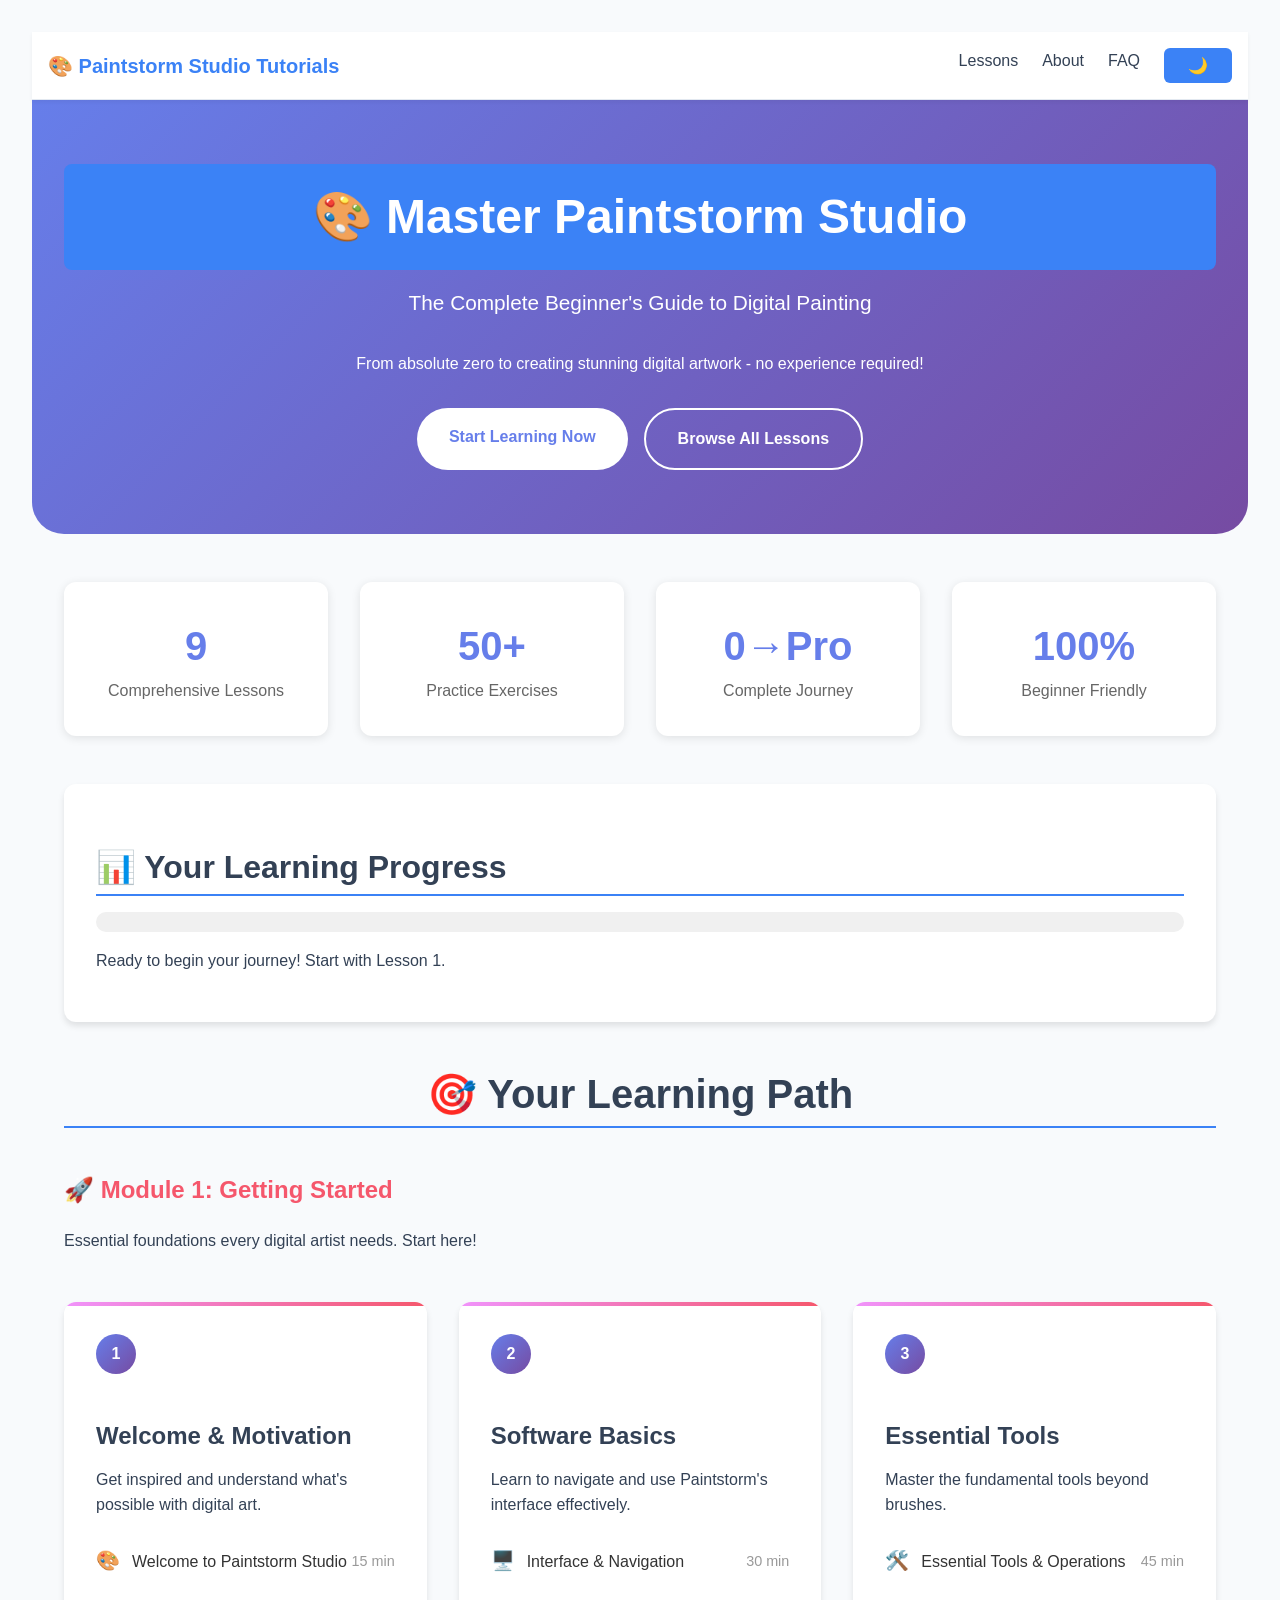
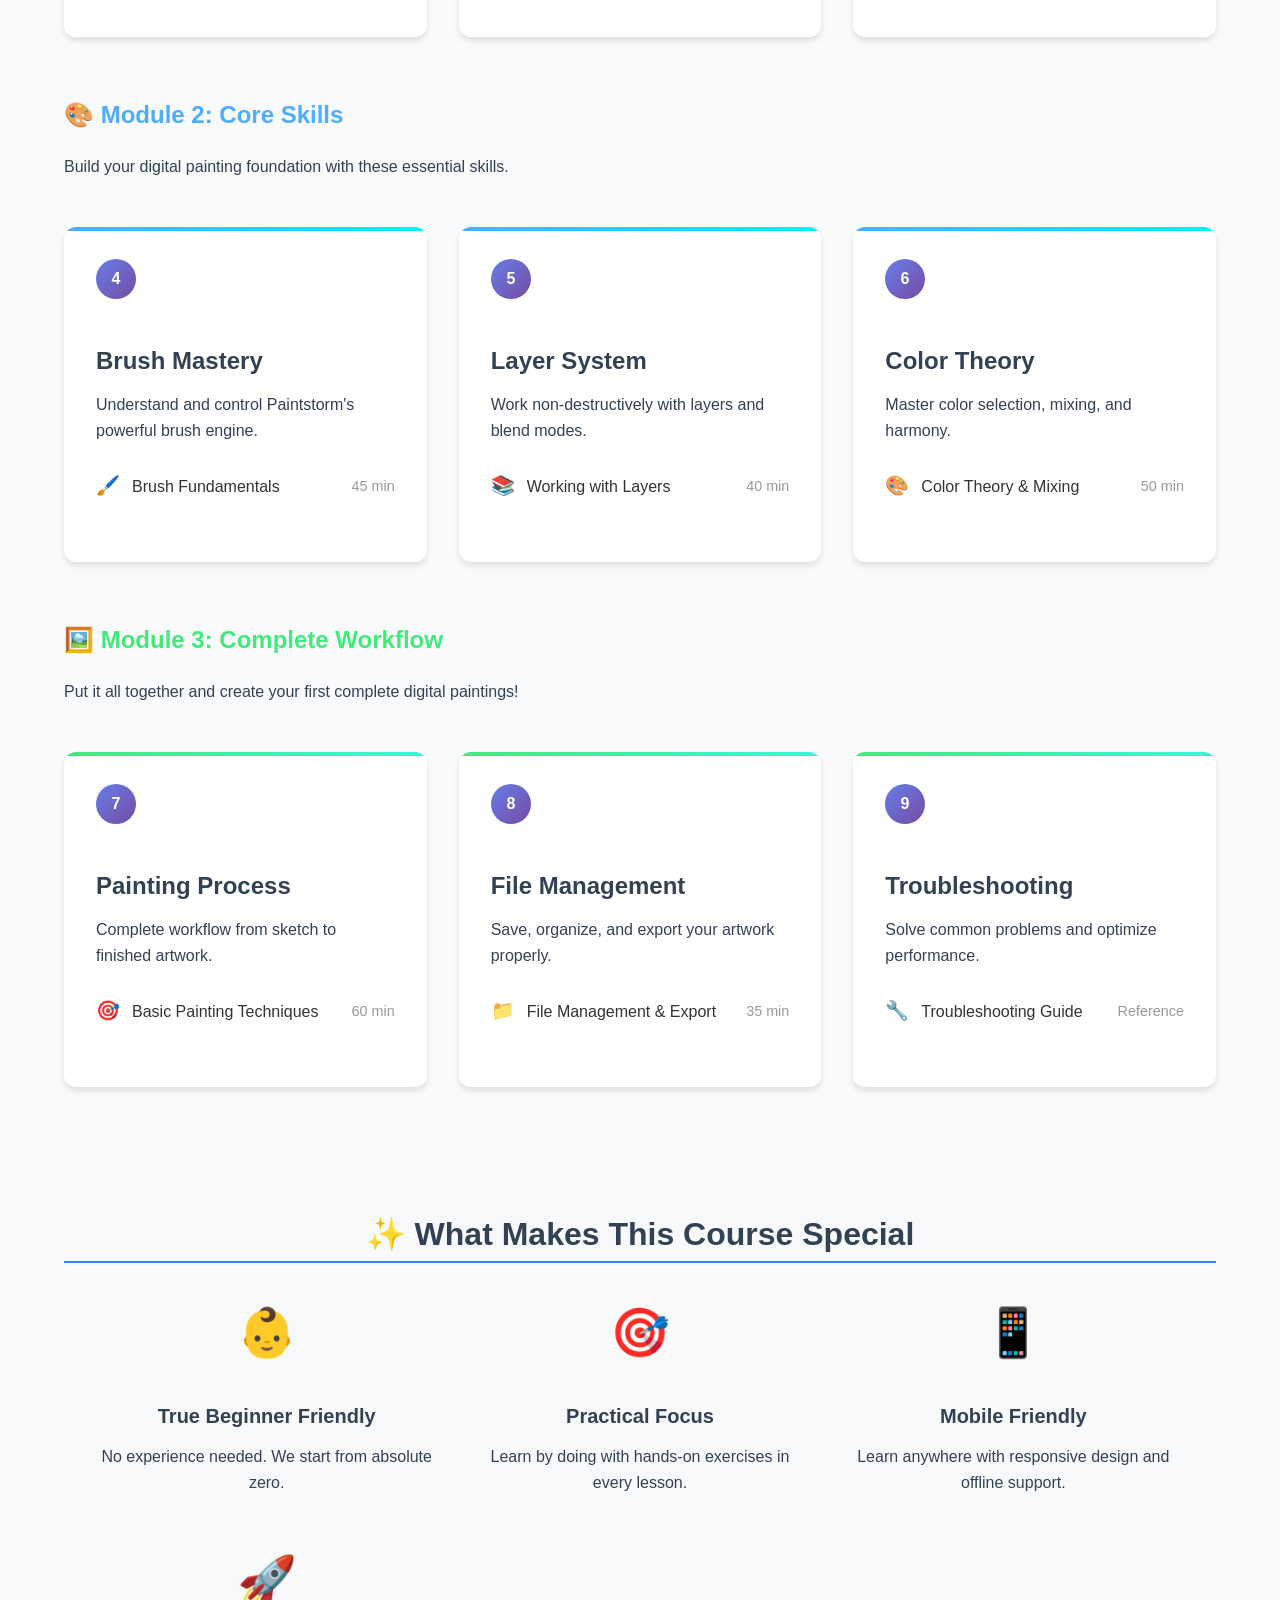
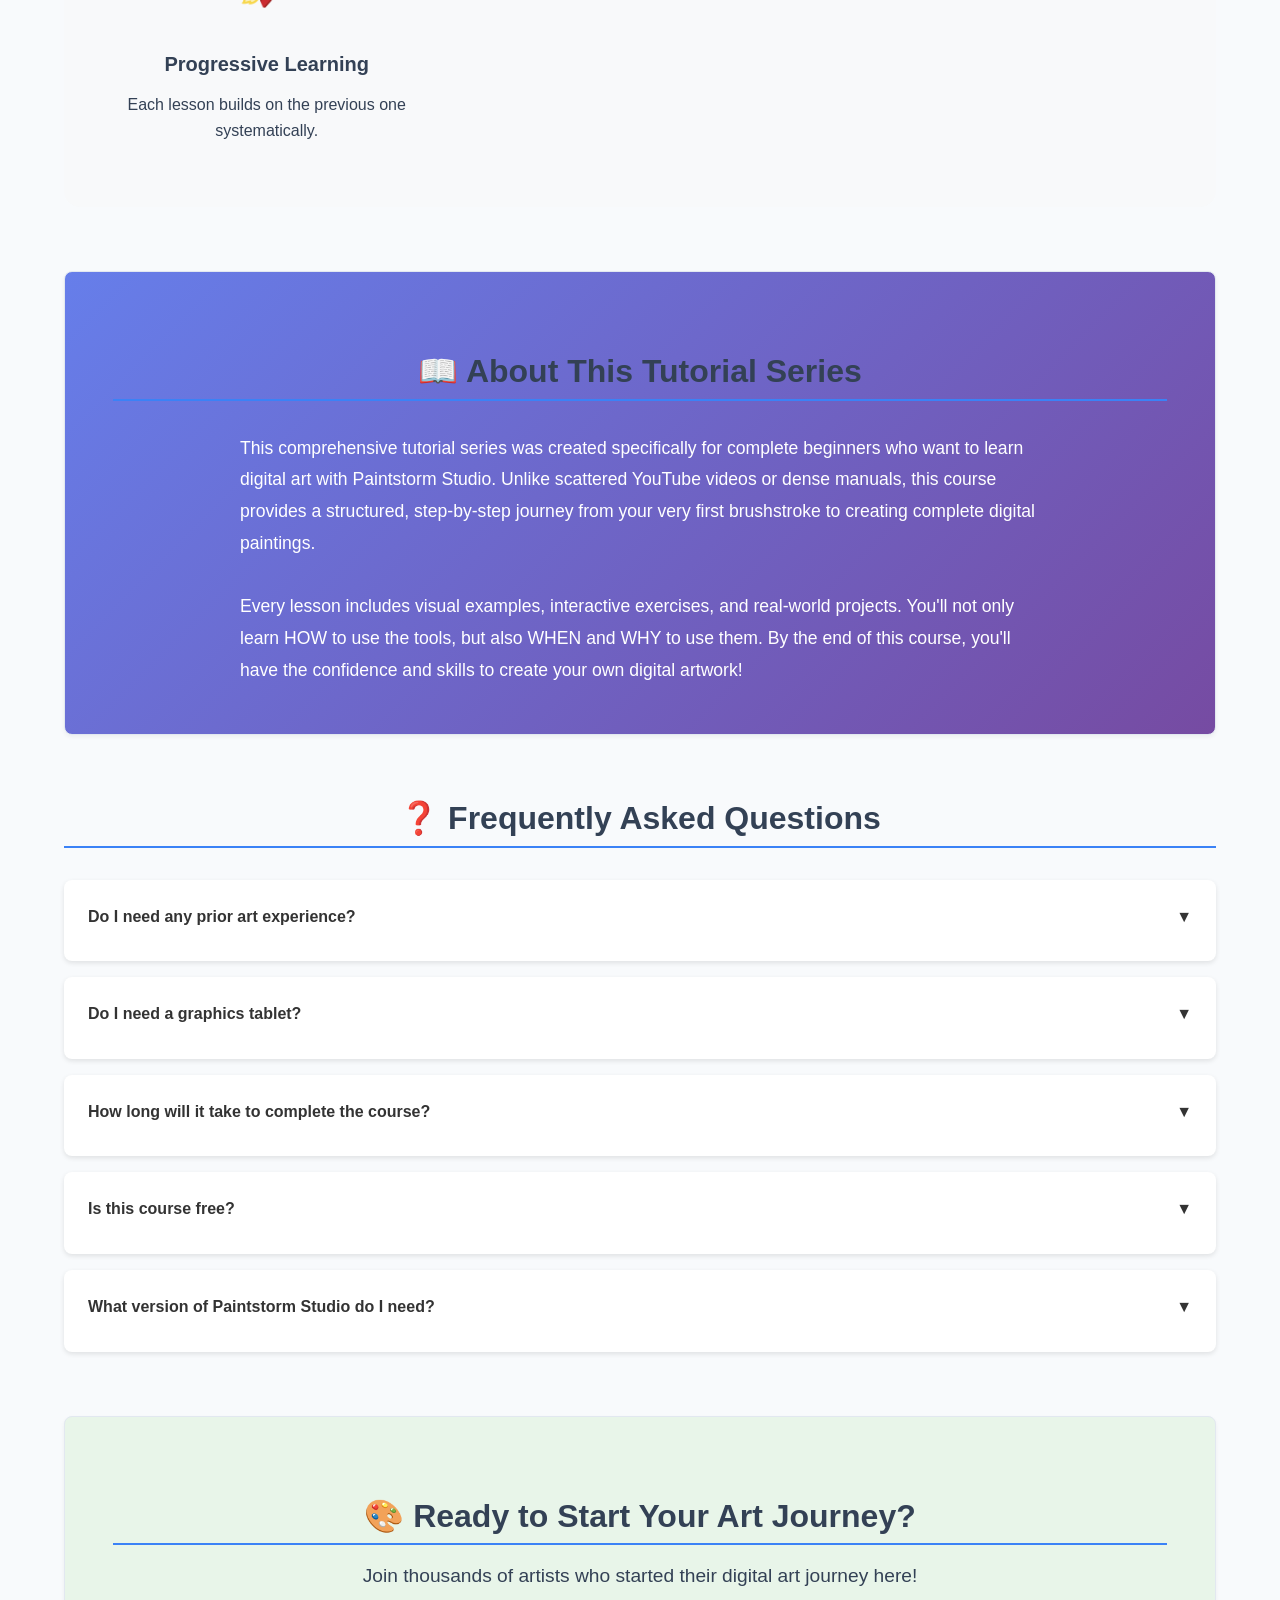
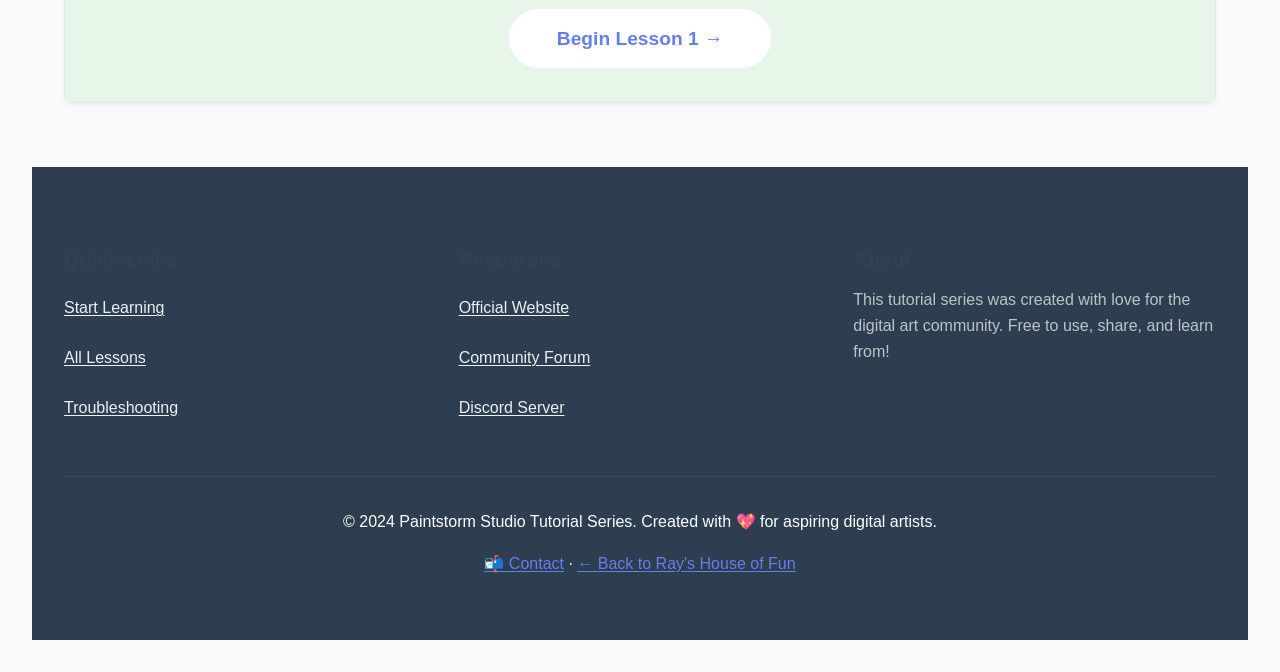
==== commit 7c8ee943: "overhaul" ====
--- a/index.html
+++ b/index.html
@@ -1,777 +1,778 @@
-<!DOCTYPE html>
-<html lang="en">
-<head>
-    <meta charset="UTF-8">
-    <meta name="viewport" content="width=device-width, initial-scale=1.0">
-    <meta name="description" content="Complete beginner's guide to Paintstorm Studio - Learn digital painting from zero with comprehensive, easy-to-follow tutorials">
-    <meta name="keywords" content="Paintstorm Studio, digital art, tutorial, beginner, painting, drawing">
-    <meta name="author" content="Paintstorm Tutorial">
-    <title>Paintstorm Studio Complete Beginner's Guide</title>
-    <link rel="stylesheet" href="styles/main.css">
-    <link rel="icon" type="image/png" href="/favicon.png">
-    
-    <style>
-        /* Hero section styles */
-        .hero {
-            background: linear-gradient(135deg, #667eea 0%, #764ba2 100%);
-            color: white;
-            padding: 4rem 2rem;
-            text-align: center;
-            margin-bottom: 3rem;
-            border-radius: 0 0 2rem 2rem;
-        }
-        
-        .hero h1 {
-            font-size: 3rem;
-            margin-bottom: 1rem;
-            animation: fadeInUp 0.8s ease-out;
-        }
-        
-        .hero p {
-            font-size: 1.3rem;
-            max-width: 800px;
-            margin: 0 auto 2rem;
-            opacity: 0.95;
-            animation: fadeInUp 0.8s ease-out 0.2s both;
-        }
-        
-        .cta-buttons {
-            display: flex;
-            gap: 1rem;
-            justify-content: center;
-            flex-wrap: wrap;
-            animation: fadeInUp 0.8s ease-out 0.4s both;
-        }
-        
-        .cta-button {
-            padding: 1rem 2rem;
-            background: white;
-            color: #667eea;
-            text-decoration: none;
-            border-radius: 2rem;
-            font-weight: bold;
-            transition: transform 0.3s, box-shadow 0.3s;
-        }
-        
-        .cta-button:hover {
-            transform: translateY(-2px);
-            box-shadow: 0 10px 20px rgba(0,0,0,0.2);
-        }
-        
-        .cta-button.secondary {
-            background: transparent;
-            color: white;
-            border: 2px solid white;
-        }
-        
-        /* Module cards */
-        .modules-grid {
-            display: grid;
-            grid-template-columns: repeat(auto-fit, minmax(350px, 1fr));
-            gap: 2rem;
-            margin: 3rem 0;
-        }
-        
-        .module-card {
-            background: white;
-            border-radius: 12px;
-            padding: 2rem;
-            box-shadow: 0 4px 6px rgba(0,0,0,0.1);
-            transition: transform 0.3s, box-shadow 0.3s;
-            position: relative;
-            overflow: hidden;
-        }
-        
-        .module-card:hover {
-            transform: translateY(-5px);
-            box-shadow: 0 10px 30px rgba(0,0,0,0.15);
-        }
-        
-        .module-card::before {
-            content: '';
-            position: absolute;
-            top: 0;
-            left: 0;
-            right: 0;
-            height: 4px;
-            background: linear-gradient(90deg, #667eea, #764ba2);
-        }
-        
-        .module-card.essential::before {
-            background: linear-gradient(90deg, #f093fb, #f5576c);
-        }
-        
-        .module-card.core::before {
-            background: linear-gradient(90deg, #4facfe, #00f2fe);
-        }
-        
-        .module-card.advanced::before {
-            background: linear-gradient(90deg, #43e97b, #38f9d7);
-        }
-        
-        .module-number {
-            display: inline-block;
-            width: 40px;
-            height: 40px;
-            background: linear-gradient(135deg, #667eea, #764ba2);
-            color: white;
-            border-radius: 50%;
-            text-align: center;
-            line-height: 40px;
-            font-weight: bold;
-            margin-bottom: 1rem;
-        }
-        
-        .lesson-list {
-            list-style: none;
-            padding: 0;
-            margin: 1rem 0;
-        }
-        
-        .lesson-list li {
-            padding: 0.75rem 0;
-            border-bottom: 1px solid #eee;
-        }
-        
-        .lesson-list li:last-child {
-            border-bottom: none;
-        }
-        
-        .lesson-list a {
-            text-decoration: none;
-            color: #333;
-            display: flex;
-            align-items: center;
-            transition: color 0.3s;
-        }
-        
-        .lesson-list a:hover {
-            color: #667eea;
-        }
-        
-        .lesson-list .lesson-icon {
-            margin-right: 0.75rem;
-            font-size: 1.2rem;
-        }
-        
-        .lesson-list .duration {
-            margin-left: auto;
-            color: #999;
-            font-size: 0.9rem;
-        }
-        
-        /* Features section */
-        .features {
-            background: #f8f9fa;
-            padding: 3rem 0;
-            margin: 3rem 0;
-            border-radius: 1rem;
-        }
-        
-        .features-grid {
-            display: grid;
-            grid-template-columns: repeat(auto-fit, minmax(250px, 1fr));
-            gap: 2rem;
-            padding: 0 2rem;
-        }
-        
-        .feature-card {
-            text-align: center;
-        }
-        
-        .feature-icon {
-            font-size: 3rem;
-            margin-bottom: 1rem;
-        }
-        
-        /* Stats section */
-        .stats {
-            display: grid;
-            grid-template-columns: repeat(auto-fit, minmax(200px, 1fr));
-            gap: 2rem;
-            margin: 3rem 0;
-            text-align: center;
-        }
-        
-        .stat-card {
-            background: white;
-            padding: 2rem;
-            border-radius: 12px;
-            box-shadow: 0 2px 10px rgba(0,0,0,0.1);
-        }
-        
-        .stat-number {
-            font-size: 2.5rem;
-            font-weight: bold;
-            color: #667eea;
-            display: block;
-        }
-        
-        .stat-label {
-            color: #666;
-            margin-top: 0.5rem;
-        }
-        
-        /* Animation */
-        @keyframes fadeInUp {
-            from {
-                opacity: 0;
-                transform: translateY(20px);
-            }
-            to {
-                opacity: 1;
-                transform: translateY(0);
-            }
-        }
-        
-        /* Responsive */
-        @media (max-width: 768px) {
-            .hero h1 {
-                font-size: 2rem;
-            }
-            
-            .hero p {
-                font-size: 1.1rem;
-            }
-            
-            .modules-grid {
-                grid-template-columns: 1fr;
-            }
-        }
-        
-        /* Progress tracker */
-        .progress-tracker {
-            background: white;
-            padding: 2rem;
-            border-radius: 12px;
-            box-shadow: 0 4px 6px rgba(0,0,0,0.1);
-            margin: 2rem 0;
-        }
-        
-        .progress-bar-container {
-            background: #f0f0f0;
-            height: 20px;
-            border-radius: 10px;
-            overflow: hidden;
-            margin: 1rem 0;
-        }
-        
-        .progress-bar-fill {
-            height: 100%;
-            background: linear-gradient(90deg, #667eea, #764ba2);
-            width: 0%;
-            transition: width 0.5s ease;
-        }
-        
-        /* FAQ Section */
-        .faq-section {
-            margin: 3rem 0;
-        }
-        
-        .faq-item {
-            background: white;
-            border-radius: 8px;
-            padding: 1.5rem;
-            margin-bottom: 1rem;
-            box-shadow: 0 2px 5px rgba(0,0,0,0.1);
-        }
-        
-        .faq-question {
-            font-weight: bold;
-            color: #333;
-            margin-bottom: 0.5rem;
-            cursor: pointer;
-            display: flex;
-            justify-content: space-between;
-            align-items: center;
-        }
-        
-        .faq-answer {
-            color: #666;
-            line-height: 1.6;
-            display: none;
-            padding-top: 0.5rem;
-        }
-        
-        .faq-item.active .faq-answer {
-            display: block;
-        }
-        
-        .faq-toggle {
-            transition: transform 0.3s;
-        }
-        
-        .faq-item.active .faq-toggle {
-            transform: rotate(180deg);
-        }
-    </style>
-</head>
-<body>
-    <!-- Skip to main content for accessibility -->
-    <a href="#main-content" class="skip-to-main">Skip to main content</a>
-    
-    <!-- Navigation -->
-    <nav>
-        <div class="nav-container">
-            <a href="index.html" class="nav-logo">🎨 Paintstorm Studio Tutorials</a>
-            <div class="nav-links">
-                <a href="#modules">Lessons</a>
-                <a href="#about">About</a>
-                <a href="#faq">FAQ</a>
-                <button id="theme-toggle" aria-label="Toggle theme">🌙</button>
-            </div>
-        </div>
-    </nav>
-
-    <!-- Hero Section -->
-    <section class="hero">
-        <h1>🎨 Master Paintstorm Studio</h1>
-        <p>The Complete Beginner's Guide to Digital Painting</p>
-        <p style="font-size: 1rem; opacity: 0.9;">From absolute zero to creating stunning digital artwork - no experience required!</p>
-        <div class="cta-buttons">
-            <a href="welcome_to_paintstorm.html" class="cta-button">Start Learning Now</a>
-            <a href="#modules" class="cta-button secondary">Browse All Lessons</a>
-        </div>
-    </section>
-
-    <!-- Main Content -->
-    <main id="main-content">
-        <div class="container">
-            <!-- Stats Section -->
-            <div class="stats">
-                <div class="stat-card">
-                    <span class="stat-number">9</span>
-                    <span class="stat-label">Comprehensive Lessons</span>
-                </div>
-                <div class="stat-card">
-                    <span class="stat-number">50+</span>
-                    <span class="stat-label">Practice Exercises</span>
-                </div>
-                <div class="stat-card">
-                    <span class="stat-number">0→Pro</span>
-                    <span class="stat-label">Complete Journey</span>
-                </div>
-                <div class="stat-card">
-                    <span class="stat-number">100%</span>
-                    <span class="stat-label">Beginner Friendly</span>
-                </div>
-            </div>
-
-            <!-- Progress Tracker -->
-            <div class="progress-tracker" id="progress-tracker">
-                <h2>📊 Your Learning Progress</h2>
-                <div class="progress-bar-container">
-                    <div class="progress-bar-fill" id="progress-bar"></div>
-                </div>
-                <p id="progress-text">Ready to begin your journey! Start with Lesson 1.</p>
-            </div>
-
-            <!-- Learning Path Section -->
-            <section id="modules">
-                <h2 style="text-align: center; font-size: 2.5rem; margin: 3rem 0;">🎯 Your Learning Path</h2>
-                
-                <!-- Module 1: Getting Started -->
-                <div class="module-section">
-                    <h3 style="color: #f5576c; margin-bottom: 1.5rem;">🚀 Module 1: Getting Started</h3>
-                    <p style="margin-bottom: 2rem;">Essential foundations every digital artist needs. Start here!</p>
-                    
-                    <div class="modules-grid">
-                        <div class="module-card essential">
-                            <span class="module-number">1</span>
-                            <h3>Welcome & Motivation</h3>
-                            <p>Get inspired and understand what's possible with digital art.</p>
-                            <ul class="lesson-list">
-                                <li>
-                                    <a href="welcome_to_paintstorm.html">
-                                        <span class="lesson-icon">🎨</span>
-                                        Welcome to Paintstorm Studio
-                                        <span class="duration">15 min</span>
-                                    </a>
-                                </li>
-                            </ul>
-                        </div>
-
-                        <div class="module-card essential">
-                            <span class="module-number">2</span>
-                            <h3>Software Basics</h3>
-                            <p>Learn to navigate and use Paintstorm's interface effectively.</p>
-                            <ul class="lesson-list">
-                                <li>
-                                    <a href="interface_basics.html">
-                                        <span class="lesson-icon">🖥️</span>
-                                        Interface & Navigation
-                                        <span class="duration">30 min</span>
-                                    </a>
-                                </li>
-                            </ul>
-                        </div>
-
-                        <div class="module-card essential">
-                            <span class="module-number">3</span>
-                            <h3>Essential Tools</h3>
-                            <p>Master the fundamental tools beyond brushes.</p>
-                            <ul class="lesson-list">
-                                <li>
-                                    <a href="essential_tools.html">
-                                        <span class="lesson-icon">🛠️</span>
-                                        Essential Tools & Operations
-                                        <span class="duration">45 min</span>
-                                    </a>
-                                </li>
-                            </ul>
-                        </div>
-                    </div>
-                </div>
-
-                <!-- Module 2: Core Skills -->
-                <div class="module-section" style="margin-top: 4rem;">
-                    <h3 style="color: #4facfe; margin-bottom: 1.5rem;">🎨 Module 2: Core Skills</h3>
-                    <p style="margin-bottom: 2rem;">Build your digital painting foundation with these essential skills.</p>
-                    
-                    <div class="modules-grid">
-                        <div class="module-card core">
-                            <span class="module-number">4</span>
-                            <h3>Brush Mastery</h3>
-                            <p>Understand and control Paintstorm's powerful brush engine.</p>
-                            <ul class="lesson-list">
-                                <li>
-                                    <a href="brush_fundamentals.html">
-                                        <span class="lesson-icon">🖌️</span>
-                                        Brush Fundamentals
-                                        <span class="duration">45 min</span>
-                                    </a>
-                                </li>
-                            </ul>
-                        </div>
-
-                        <div class="module-card core">
-                            <span class="module-number">5</span>
-                            <h3>Layer System</h3>
-                            <p>Work non-destructively with layers and blend modes.</p>
-                            <ul class="lesson-list">
-                                <li>
-                                    <a href="working_with_layers.html">
-                                        <span class="lesson-icon">📚</span>
-                                        Working with Layers
-                                        <span class="duration">40 min</span>
-                                    </a>
-                                </li>
-                            </ul>
-                        </div>
-
-                        <div class="module-card core">
-                            <span class="module-number">6</span>
-                            <h3>Color Theory</h3>
-                            <p>Master color selection, mixing, and harmony.</p>
-                            <ul class="lesson-list">
-                                <li>
-                                    <a href="color_theory.html">
-                                        <span class="lesson-icon">🎨</span>
-                                        Color Theory & Mixing
-                                        <span class="duration">50 min</span>
-                                    </a>
-                                </li>
-                            </ul>
-                        </div>
-                    </div>
-                </div>
-
-                <!-- Module 3: Painting Techniques -->
-                <div class="module-section" style="margin-top: 4rem;">
-                    <h3 style="color: #43e97b; margin-bottom: 1.5rem;">🖼️ Module 3: Complete Workflow</h3>
-                    <p style="margin-bottom: 2rem;">Put it all together and create your first complete digital paintings!</p>
-                    
-                    <div class="modules-grid">
-                        <div class="module-card advanced">
-                            <span class="module-number">7</span>
-                            <h3>Painting Process</h3>
-                            <p>Complete workflow from sketch to finished artwork.</p>
-                            <ul class="lesson-list">
-                                <li>
-                                    <a href="basic_painting_techniques.html">
-                                        <span class="lesson-icon">🎯</span>
-                                        Basic Painting Techniques
-                                        <span class="duration">60 min</span>
-                                    </a>
-                                </li>
-                            </ul>
-                        </div>
-
-                        <div class="module-card advanced">
-                            <span class="module-number">8</span>
-                            <h3>File Management</h3>
-                            <p>Save, organize, and export your artwork properly.</p>
-                            <ul class="lesson-list">
-                                <li>
-                                    <a href="file_management.html">
-                                        <span class="lesson-icon">📁</span>
-                                        File Management & Export
-                                        <span class="duration">35 min</span>
-                                    </a>
-                                </li>
-                            </ul>
-                        </div>
-
-                        <div class="module-card advanced">
-                            <span class="module-number">9</span>
-                            <h3>Troubleshooting</h3>
-                            <p>Solve common problems and optimize performance.</p>
-                            <ul class="lesson-list">
-                                <li>
-                                    <a href="troubleshooting.html">
-                                        <span class="lesson-icon">🔧</span>
-                                        Troubleshooting Guide
-                                        <span class="duration">Reference</span>
-                                    </a>
-                                </li>
-                            </ul>
-                        </div>
-                    </div>
-                </div>
-            </section>
-
-            <!-- Features Section -->
-            <section class="features">
-                <h2 style="text-align: center; margin-bottom: 2rem;">✨ What Makes This Course Special</h2>
-                <div class="features-grid">
-                    <div class="feature-card">
-                        <div class="feature-icon">👶</div>
-                        <h4>True Beginner Friendly</h4>
-                        <p>No experience needed. We start from absolute zero.</p>
-                    </div>
-                    <div class="feature-card">
-                        <div class="feature-icon">🎯</div>
-                        <h4>Practical Focus</h4>
-                        <p>Learn by doing with hands-on exercises in every lesson.</p>
-                    </div>
-                    <div class="feature-card">
-                        <div class="feature-icon">📱</div>
-                        <h4>Mobile Friendly</h4>
-                        <p>Learn anywhere with responsive design and offline support.</p>
-                    </div>
-                    <div class="feature-card">
-                        <div class="feature-icon">🚀</div>
-                        <h4>Progressive Learning</h4>
-                        <p>Each lesson builds on the previous one systematically.</p>
-                    </div>
-                </div>
-            </section>
-
-            <!-- About Section -->
-            <section id="about" style="margin: 4rem 0;">
-                <div class="card" style="background: linear-gradient(135deg, #667eea 0%, #764ba2 100%); color: white; padding: 3rem;">
-                    <h2 style="text-align: center; margin-bottom: 2rem;">📖 About This Tutorial Series</h2>
-                    <p style="font-size: 1.1rem; line-height: 1.8; max-width: 800px; margin: 0 auto;">
-                        This comprehensive tutorial series was created specifically for complete beginners who want to learn digital art with Paintstorm Studio. Unlike scattered YouTube videos or dense manuals, this course provides a structured, step-by-step journey from your very first brushstroke to creating complete digital paintings.
-                    </p>
-                    <p style="font-size: 1.1rem; line-height: 1.8; max-width: 800px; margin: 2rem auto 0;">
-                        Every lesson includes visual examples, interactive exercises, and real-world projects. You'll not only learn HOW to use the tools, but also WHEN and WHY to use them. By the end of this course, you'll have the confidence and skills to create your own digital artwork!
-                    </p>
-                </div>
-            </section>
-
-            <!-- FAQ Section -->
-            <section id="faq" class="faq-section">
-                <h2 style="text-align: center; margin-bottom: 2rem;">❓ Frequently Asked Questions</h2>
-                
-                <div class="faq-item">
-                    <div class="faq-question">
-                        Do I need any prior art experience?
-                        <span class="faq-toggle">▼</span>
-                    </div>
-                    <div class="faq-answer">
-                        No! This course is designed for complete beginners. We start with the absolute basics and build up gradually. If you can hold a mouse or stylus, you can follow along!
-                    </div>
-                </div>
-
-                <div class="faq-item">
-                    <div class="faq-question">
-                        Do I need a graphics tablet?
-                        <span class="faq-toggle">▼</span>
-                    </div>
-                    <div class="faq-answer">
-                        While a graphics tablet is highly recommended for digital painting, you can start learning with just a mouse. Many concepts and tools can be practiced without pressure sensitivity. However, for best results, consider getting even a basic tablet.
-                    </div>
-                </div>
-
-                <div class="faq-item">
-                    <div class="faq-question">
-                        How long will it take to complete the course?
-                        <span class="faq-toggle">▼</span>
-                    </div>
-                    <div class="faq-answer">
-                        The core lessons can be completed in about 6-8 hours of focused learning. However, mastery comes from practice! We recommend spending at least 30 minutes daily practicing what you learn. Most students feel comfortable with the basics after 2-4 weeks of regular practice.
-                    </div>
-                </div>
-
-                <div class="faq-item">
-                    <div class="faq-question">
-                        Is this course free?
-                        <span class="faq-toggle">▼</span>
-                    </div>
-                    <div class="faq-answer">
-                        Yes! This entire tutorial series is completely free. It was created to help beginners get started with digital art without any barriers. Share it with others who might benefit!
-                    </div>
-                </div>
-
-                <div class="faq-item">
-                    <div class="faq-question">
-                        What version of Paintstorm Studio do I need?
-                        <span class="faq-toggle">▼</span>
-                    </div>
-                    <div class="faq-answer">
-                        These tutorials work with Paintstorm Studio version 2.0 and above. Most features are consistent across versions, though some interface elements might look slightly different in newer versions.
-                    </div>
-                </div>
-            </section>
-
-            <!-- Call to Action -->
-            <section style="text-align: center; margin: 4rem 0;">
-                <div class="card" style="background: #e8f5e9; padding: 3rem;">
-                    <h2 style="margin-bottom: 1rem;">🎨 Ready to Start Your Art Journey?</h2>
-                    <p style="font-size: 1.2rem; margin-bottom: 2rem;">Join thousands of artists who started their digital art journey here!</p>
-                    <a href="welcome_to_paintstorm.html" class="cta-button" style="font-size: 1.2rem; padding: 1.2rem 3rem;">
-                        Begin Lesson 1 →
-                    </a>
-                </div>
-            </section>
-        </div>
-    </main>
-
-    <!-- Footer -->
-    <footer style="background: #2c3e50; color: white; padding: 3rem 0; margin-top: 4rem;">
-        <div class="container">
-            <div style="display: grid; grid-template-columns: repeat(auto-fit, minmax(250px, 1fr)); gap: 2rem;">
-                <div>
-                    <h4>Quick Links</h4>
-                    <ul style="list-style: none; padding: 0;">
-                        <li style="padding: 0.5rem 0;"><a href="welcome_to_paintstorm.html" style="color: #ecf0f1;">Start Learning</a></li>
-                        <li style="padding: 0.5rem 0;"><a href="#modules" style="color: #ecf0f1;">All Lessons</a></li>
-                        <li style="padding: 0.5rem 0;"><a href="troubleshooting.html" style="color: #ecf0f1;">Troubleshooting</a></li>
-                    </ul>
-                </div>
-                <div>
-                    <h4>Resources</h4>
-                    <ul style="list-style: none; padding: 0;">
-                        <li style="padding: 0.5rem 0;"><a href="https://paintstormstudio.com" target="_blank" style="color: #ecf0f1;">Official Website</a></li>
-                        <li style="padding: 0.5rem 0;"><a href="#" style="color: #ecf0f1;">Community Forum</a></li>
-                        <li style="padding: 0.5rem 0;"><a href="#" style="color: #ecf0f1;">Discord Server</a></li>
-                    </ul>
-                </div>
-                <div>
-                    <h4>About</h4>
-                    <p style="line-height: 1.6; color: #bdc3c7;">
-                        This tutorial series was created with love for the digital art community. Free to use, share, and learn from!
-                    </p>
-                </div>
-            </div>
-            <div style="text-align: center; margin-top: 2rem; padding-top: 2rem; border-top: 1px solid #34495e;">
-                <p>&copy; 2024 Paintstorm Studio Tutorial Series. Created with 💖 for aspiring digital artists.</p>
-            </div>
-        </div>
-    </footer>
-
-    <!-- Scripts -->
-    <script>
-        // Theme toggle
-        const themeToggle = document.getElementById('theme-toggle');
-        if (themeToggle) {
-            const currentTheme = localStorage.getItem('theme') || 'light';
-            document.documentElement.setAttribute('data-theme', currentTheme);
-            themeToggle.textContent = currentTheme === 'light' ? '🌙' : '☀️';
-            
-            themeToggle.addEventListener('click', () => {
-                const current = document.documentElement.getAttribute('data-theme');
-                const newTheme = current === 'light' ? 'dark' : 'light';
-                document.documentElement.setAttribute('data-theme', newTheme);
-                localStorage.setItem('theme', newTheme);
-                themeToggle.textContent = newTheme === 'light' ? '🌙' : '☀️';
-            });
-        }
-
-        // Progress tracking
-        function updateProgress() {
-            const lessons = [
-                'welcome_to_paintstorm',
-                'interface_basics',
-                'essential_tools',
-                'brush_fundamentals',
-                'working_with_layers',
-                'color_theory',
-                'basic_painting_techniques',
-                'file_management',
-                'troubleshooting'
-            ];
-            
-            let completed = 0;
-            lessons.forEach(lesson => {
-                if (localStorage.getItem(`lesson_${lesson}_completed`) === 'true') {
-                    completed++;
-                }
-            });
-            
-            const percentage = (completed / lessons.length) * 100;
-            const progressBar = document.getElementById('progress-bar');
-            const progressText = document.getElementById('progress-text');
-            
-            if (progressBar) {
-                progressBar.style.width = `${percentage}%`;
-            }
-            
-            if (progressText) {
-                if (completed === 0) {
-                    progressText.textContent = 'Ready to begin your journey! Start with Lesson 1.';
-                } else if (completed === lessons.length) {
-                    progressText.textContent = '🎉 Congratulations! You\'ve completed all lessons!';
-                } else {
-                    progressText.textContent = `${completed} of ${lessons.length} lessons completed (${Math.round(percentage)}%)`;
-                }
-            }
-        }
-        
-        // Update progress on page load
-        updateProgress();
-
-        // FAQ toggle
-        document.querySelectorAll('.faq-question').forEach(question => {
-            question.addEventListener('click', () => {
-                const faqItem = question.parentElement;
-                faqItem.classList.toggle('active');
-            });
-        });
-
-        // Smooth scrolling for anchor links
-        document.querySelectorAll('a[href^="#"]').forEach(anchor => {
-            anchor.addEventListener('click', function (e) {
-                e.preventDefault();
-                const target = document.querySelector(this.getAttribute('href'));
-                if (target) {
-                    target.scrollIntoView({
-                        behavior: 'smooth',
-                        block: 'start'
-                    });
-                }
-            });
-        });
-
-        // Add animation on scroll
-        const observerOptions = {
-            threshold: 0.1,
-            rootMargin: '0px 0px -50px 0px'
-        };
-
-        const observer = new IntersectionObserver((entries) => {
-            entries.forEach(entry => {
-                if (entry.isIntersecting) {
-                    entry.target.style.animation = 'fadeInUp 0.6s ease-out both';
-                }
-            });
-        }, observerOptions);
-
-        // Observe module cards
-        document.querySelectorAll('.module-card').forEach(card => {
-            observer.observe(card);
-        });
-    </script>
-</body>
-</html>+<!DOCTYPE html>
+<html lang="en">
+<head>
+    <meta charset="UTF-8">
+    <meta name="viewport" content="width=device-width, initial-scale=1.0">
+    <meta name="description" content="Complete beginner's guide to Paintstorm Studio - Learn digital painting from zero with comprehensive, easy-to-follow tutorials">
+    <meta name="keywords" content="Paintstorm Studio, digital art, tutorial, beginner, painting, drawing">
+    <meta name="author" content="Paintstorm Tutorial">
+    <title>Paintstorm Studio Complete Beginner's Guide</title>
+    <link rel="stylesheet" href="styles/main.css">
+    <link rel="icon" type="image/png" href="/favicon.png">
+    
+    <style>
+        /* Hero section styles */
+        .hero {
+            background: linear-gradient(135deg, #667eea 0%, #764ba2 100%);
+            color: white;
+            padding: 4rem 2rem;
+            text-align: center;
+            margin-bottom: 3rem;
+            border-radius: 0 0 2rem 2rem;
+        }
+        
+        .hero h1 {
+            font-size: 3rem;
+            margin-bottom: 1rem;
+            animation: fadeInUp 0.8s ease-out;
+        }
+        
+        .hero p {
+            font-size: 1.3rem;
+            max-width: 800px;
+            margin: 0 auto 2rem;
+            opacity: 0.95;
+            animation: fadeInUp 0.8s ease-out 0.2s both;
+        }
+        
+        .cta-buttons {
+            display: flex;
+            gap: 1rem;
+            justify-content: center;
+            flex-wrap: wrap;
+            animation: fadeInUp 0.8s ease-out 0.4s both;
+        }
+        
+        .cta-button {
+            padding: 1rem 2rem;
+            background: white;
+            color: #667eea;
+            text-decoration: none;
+            border-radius: 2rem;
+            font-weight: bold;
+            transition: transform 0.3s, box-shadow 0.3s;
+        }
+        
+        .cta-button:hover {
+            transform: translateY(-2px);
+            box-shadow: 0 10px 20px rgba(0,0,0,0.2);
+        }
+        
+        .cta-button.secondary {
+            background: transparent;
+            color: white;
+            border: 2px solid white;
+        }
+        
+        /* Module cards */
+        .modules-grid {
+            display: grid;
+            grid-template-columns: repeat(auto-fit, minmax(350px, 1fr));
+            gap: 2rem;
+            margin: 3rem 0;
+        }
+        
+        .module-card {
+            background: white;
+            border-radius: 12px;
+            padding: 2rem;
+            box-shadow: 0 4px 6px rgba(0,0,0,0.1);
+            transition: transform 0.3s, box-shadow 0.3s;
+            position: relative;
+            overflow: hidden;
+        }
+        
+        .module-card:hover {
+            transform: translateY(-5px);
+            box-shadow: 0 10px 30px rgba(0,0,0,0.15);
+        }
+        
+        .module-card::before {
+            content: '';
+            position: absolute;
+            top: 0;
+            left: 0;
+            right: 0;
+            height: 4px;
+            background: linear-gradient(90deg, #667eea, #764ba2);
+        }
+        
+        .module-card.essential::before {
+            background: linear-gradient(90deg, #f093fb, #f5576c);
+        }
+        
+        .module-card.core::before {
+            background: linear-gradient(90deg, #4facfe, #00f2fe);
+        }
+        
+        .module-card.advanced::before {
+            background: linear-gradient(90deg, #43e97b, #38f9d7);
+        }
+        
+        .module-number {
+            display: inline-block;
+            width: 40px;
+            height: 40px;
+            background: linear-gradient(135deg, #667eea, #764ba2);
+            color: white;
+            border-radius: 50%;
+            text-align: center;
+            line-height: 40px;
+            font-weight: bold;
+            margin-bottom: 1rem;
+        }
+        
+        .lesson-list {
+            list-style: none;
+            padding: 0;
+            margin: 1rem 0;
+        }
+        
+        .lesson-list li {
+            padding: 0.75rem 0;
+            border-bottom: 1px solid #eee;
+        }
+        
+        .lesson-list li:last-child {
+            border-bottom: none;
+        }
+        
+        .lesson-list a {
+            text-decoration: none;
+            color: #333;
+            display: flex;
+            align-items: center;
+            transition: color 0.3s;
+        }
+        
+        .lesson-list a:hover {
+            color: #667eea;
+        }
+        
+        .lesson-list .lesson-icon {
+            margin-right: 0.75rem;
+            font-size: 1.2rem;
+        }
+        
+        .lesson-list .duration {
+            margin-left: auto;
+            color: #999;
+            font-size: 0.9rem;
+        }
+        
+        /* Features section */
+        .features {
+            background: #f8f9fa;
+            padding: 3rem 0;
+            margin: 3rem 0;
+            border-radius: 1rem;
+        }
+        
+        .features-grid {
+            display: grid;
+            grid-template-columns: repeat(auto-fit, minmax(250px, 1fr));
+            gap: 2rem;
+            padding: 0 2rem;
+        }
+        
+        .feature-card {
+            text-align: center;
+        }
+        
+        .feature-icon {
+            font-size: 3rem;
+            margin-bottom: 1rem;
+        }
+        
+        /* Stats section */
+        .stats {
+            display: grid;
+            grid-template-columns: repeat(auto-fit, minmax(200px, 1fr));
+            gap: 2rem;
+            margin: 3rem 0;
+            text-align: center;
+        }
+        
+        .stat-card {
+            background: white;
+            padding: 2rem;
+            border-radius: 12px;
+            box-shadow: 0 2px 10px rgba(0,0,0,0.1);
+        }
+        
+        .stat-number {
+            font-size: 2.5rem;
+            font-weight: bold;
+            color: #667eea;
+            display: block;
+        }
+        
+        .stat-label {
+            color: #666;
+            margin-top: 0.5rem;
+        }
+        
+        /* Animation */
+        @keyframes fadeInUp {
+            from {
+                opacity: 0;
+                transform: translateY(20px);
+            }
+            to {
+                opacity: 1;
+                transform: translateY(0);
+            }
+        }
+        
+        /* Responsive */
+        @media (max-width: 768px) {
+            .hero h1 {
+                font-size: 2rem;
+            }
+            
+            .hero p {
+                font-size: 1.1rem;
+            }
+            
+            .modules-grid {
+                grid-template-columns: 1fr;
+            }
+        }
+        
+        /* Progress tracker */
+        .progress-tracker {
+            background: white;
+            padding: 2rem;
+            border-radius: 12px;
+            box-shadow: 0 4px 6px rgba(0,0,0,0.1);
+            margin: 2rem 0;
+        }
+        
+        .progress-bar-container {
+            background: #f0f0f0;
+            height: 20px;
+            border-radius: 10px;
+            overflow: hidden;
+            margin: 1rem 0;
+        }
+        
+        .progress-bar-fill {
+            height: 100%;
+            background: linear-gradient(90deg, #667eea, #764ba2);
+            width: 0%;
+            transition: width 0.5s ease;
+        }
+        
+        /* FAQ Section */
+        .faq-section {
+            margin: 3rem 0;
+        }
+        
+        .faq-item {
+            background: white;
+            border-radius: 8px;
+            padding: 1.5rem;
+            margin-bottom: 1rem;
+            box-shadow: 0 2px 5px rgba(0,0,0,0.1);
+        }
+        
+        .faq-question {
+            font-weight: bold;
+            color: #333;
+            margin-bottom: 0.5rem;
+            cursor: pointer;
+            display: flex;
+            justify-content: space-between;
+            align-items: center;
+        }
+        
+        .faq-answer {
+            color: #666;
+            line-height: 1.6;
+            display: none;
+            padding-top: 0.5rem;
+        }
+        
+        .faq-item.active .faq-answer {
+            display: block;
+        }
+        
+        .faq-toggle {
+            transition: transform 0.3s;
+        }
+        
+        .faq-item.active .faq-toggle {
+            transform: rotate(180deg);
+        }
+    </style>
+</head>
+<body>
+    <!-- Skip to main content for accessibility -->
+    <a href="#main-content" class="skip-to-main">Skip to main content</a>
+    
+    <!-- Navigation -->
+    <nav>
+        <div class="nav-container">
+            <a href="index.html" class="nav-logo">🎨 Paintstorm Studio Tutorials</a>
+            <div class="nav-links">
+                <a href="#modules">Lessons</a>
+                <a href="#about">About</a>
+                <a href="#faq">FAQ</a>
+                <button id="theme-toggle" aria-label="Toggle theme">🌙</button>
+            </div>
+        </div>
+    </nav>
+
+    <!-- Hero Section -->
+    <section class="hero">
+        <h1>🎨 Master Paintstorm Studio</h1>
+        <p>The Complete Beginner's Guide to Digital Painting</p>
+        <p style="font-size: 1rem; opacity: 0.9;">From absolute zero to creating stunning digital artwork - no experience required!</p>
+        <div class="cta-buttons">
+            <a href="welcome_to_paintstorm.html" class="cta-button">Start Learning Now</a>
+            <a href="#modules" class="cta-button secondary">Browse All Lessons</a>
+        </div>
+    </section>
+
+    <!-- Main Content -->
+    <main id="main-content">
+        <div class="container">
+            <!-- Stats Section -->
+            <div class="stats">
+                <div class="stat-card">
+                    <span class="stat-number">9</span>
+                    <span class="stat-label">Comprehensive Lessons</span>
+                </div>
+                <div class="stat-card">
+                    <span class="stat-number">50+</span>
+                    <span class="stat-label">Practice Exercises</span>
+                </div>
+                <div class="stat-card">
+                    <span class="stat-number">0→Pro</span>
+                    <span class="stat-label">Complete Journey</span>
+                </div>
+                <div class="stat-card">
+                    <span class="stat-number">100%</span>
+                    <span class="stat-label">Beginner Friendly</span>
+                </div>
+            </div>
+
+            <!-- Progress Tracker -->
+            <div class="progress-tracker" id="progress-tracker">
+                <h2>📊 Your Learning Progress</h2>
+                <div class="progress-bar-container">
+                    <div class="progress-bar-fill" id="progress-bar"></div>
+                </div>
+                <p id="progress-text">Ready to begin your journey! Start with Lesson 1.</p>
+            </div>
+
+            <!-- Learning Path Section -->
+            <section id="modules">
+                <h2 style="text-align: center; font-size: 2.5rem; margin: 3rem 0;">🎯 Your Learning Path</h2>
+                
+                <!-- Module 1: Getting Started -->
+                <div class="module-section">
+                    <h3 style="color: #f5576c; margin-bottom: 1.5rem;">🚀 Module 1: Getting Started</h3>
+                    <p style="margin-bottom: 2rem;">Essential foundations every digital artist needs. Start here!</p>
+                    
+                    <div class="modules-grid">
+                        <div class="module-card essential">
+                            <span class="module-number">1</span>
+                            <h3>Welcome & Motivation</h3>
+                            <p>Get inspired and understand what's possible with digital art.</p>
+                            <ul class="lesson-list">
+                                <li>
+                                    <a href="welcome_to_paintstorm.html">
+                                        <span class="lesson-icon">🎨</span>
+                                        Welcome to Paintstorm Studio
+                                        <span class="duration">15 min</span>
+                                    </a>
+                                </li>
+                            </ul>
+                        </div>
+
+                        <div class="module-card essential">
+                            <span class="module-number">2</span>
+                            <h3>Software Basics</h3>
+                            <p>Learn to navigate and use Paintstorm's interface effectively.</p>
+                            <ul class="lesson-list">
+                                <li>
+                                    <a href="interface_basics.html">
+                                        <span class="lesson-icon">🖥️</span>
+                                        Interface & Navigation
+                                        <span class="duration">30 min</span>
+                                    </a>
+                                </li>
+                            </ul>
+                        </div>
+
+                        <div class="module-card essential">
+                            <span class="module-number">3</span>
+                            <h3>Essential Tools</h3>
+                            <p>Master the fundamental tools beyond brushes.</p>
+                            <ul class="lesson-list">
+                                <li>
+                                    <a href="essential_tools.html">
+                                        <span class="lesson-icon">🛠️</span>
+                                        Essential Tools & Operations
+                                        <span class="duration">45 min</span>
+                                    </a>
+                                </li>
+                            </ul>
+                        </div>
+                    </div>
+                </div>
+
+                <!-- Module 2: Core Skills -->
+                <div class="module-section" style="margin-top: 4rem;">
+                    <h3 style="color: #4facfe; margin-bottom: 1.5rem;">🎨 Module 2: Core Skills</h3>
+                    <p style="margin-bottom: 2rem;">Build your digital painting foundation with these essential skills.</p>
+                    
+                    <div class="modules-grid">
+                        <div class="module-card core">
+                            <span class="module-number">4</span>
+                            <h3>Brush Mastery</h3>
+                            <p>Understand and control Paintstorm's powerful brush engine.</p>
+                            <ul class="lesson-list">
+                                <li>
+                                    <a href="brush_fundamentals.html">
+                                        <span class="lesson-icon">🖌️</span>
+                                        Brush Fundamentals
+                                        <span class="duration">45 min</span>
+                                    </a>
+                                </li>
+                            </ul>
+                        </div>
+
+                        <div class="module-card core">
+                            <span class="module-number">5</span>
+                            <h3>Layer System</h3>
+                            <p>Work non-destructively with layers and blend modes.</p>
+                            <ul class="lesson-list">
+                                <li>
+                                    <a href="working_with_layers.html">
+                                        <span class="lesson-icon">📚</span>
+                                        Working with Layers
+                                        <span class="duration">40 min</span>
+                                    </a>
+                                </li>
+                            </ul>
+                        </div>
+
+                        <div class="module-card core">
+                            <span class="module-number">6</span>
+                            <h3>Color Theory</h3>
+                            <p>Master color selection, mixing, and harmony.</p>
+                            <ul class="lesson-list">
+                                <li>
+                                    <a href="color_theory.html">
+                                        <span class="lesson-icon">🎨</span>
+                                        Color Theory & Mixing
+                                        <span class="duration">50 min</span>
+                                    </a>
+                                </li>
+                            </ul>
+                        </div>
+                    </div>
+                </div>
+
+                <!-- Module 3: Painting Techniques -->
+                <div class="module-section" style="margin-top: 4rem;">
+                    <h3 style="color: #43e97b; margin-bottom: 1.5rem;">🖼️ Module 3: Complete Workflow</h3>
+                    <p style="margin-bottom: 2rem;">Put it all together and create your first complete digital paintings!</p>
+                    
+                    <div class="modules-grid">
+                        <div class="module-card advanced">
+                            <span class="module-number">7</span>
+                            <h3>Painting Process</h3>
+                            <p>Complete workflow from sketch to finished artwork.</p>
+                            <ul class="lesson-list">
+                                <li>
+                                    <a href="basic_painting_techniques.html">
+                                        <span class="lesson-icon">🎯</span>
+                                        Basic Painting Techniques
+                                        <span class="duration">60 min</span>
+                                    </a>
+                                </li>
+                            </ul>
+                        </div>
+
+                        <div class="module-card advanced">
+                            <span class="module-number">8</span>
+                            <h3>File Management</h3>
+                            <p>Save, organize, and export your artwork properly.</p>
+                            <ul class="lesson-list">
+                                <li>
+                                    <a href="file_management.html">
+                                        <span class="lesson-icon">📁</span>
+                                        File Management & Export
+                                        <span class="duration">35 min</span>
+                                    </a>
+                                </li>
+                            </ul>
+                        </div>
+
+                        <div class="module-card advanced">
+                            <span class="module-number">9</span>
+                            <h3>Troubleshooting</h3>
+                            <p>Solve common problems and optimize performance.</p>
+                            <ul class="lesson-list">
+                                <li>
+                                    <a href="troubleshooting.html">
+                                        <span class="lesson-icon">🔧</span>
+                                        Troubleshooting Guide
+                                        <span class="duration">Reference</span>
+                                    </a>
+                                </li>
+                            </ul>
+                        </div>
+                    </div>
+                </div>
+            </section>
+
+            <!-- Features Section -->
+            <section class="features">
+                <h2 style="text-align: center; margin-bottom: 2rem;">✨ What Makes This Course Special</h2>
+                <div class="features-grid">
+                    <div class="feature-card">
+                        <div class="feature-icon">👶</div>
+                        <h4>True Beginner Friendly</h4>
+                        <p>No experience needed. We start from absolute zero.</p>
+                    </div>
+                    <div class="feature-card">
+                        <div class="feature-icon">🎯</div>
+                        <h4>Practical Focus</h4>
+                        <p>Learn by doing with hands-on exercises in every lesson.</p>
+                    </div>
+                    <div class="feature-card">
+                        <div class="feature-icon">📱</div>
+                        <h4>Mobile Friendly</h4>
+                        <p>Learn anywhere with responsive design and offline support.</p>
+                    </div>
+                    <div class="feature-card">
+                        <div class="feature-icon">🚀</div>
+                        <h4>Progressive Learning</h4>
+                        <p>Each lesson builds on the previous one systematically.</p>
+                    </div>
+                </div>
+            </section>
+
+            <!-- About Section -->
+            <section id="about" style="margin: 4rem 0;">
+                <div class="card" style="background: linear-gradient(135deg, #667eea 0%, #764ba2 100%); color: white; padding: 3rem;">
+                    <h2 style="text-align: center; margin-bottom: 2rem;">📖 About This Tutorial Series</h2>
+                    <p style="font-size: 1.1rem; line-height: 1.8; max-width: 800px; margin: 0 auto;">
+                        This comprehensive tutorial series was created specifically for complete beginners who want to learn digital art with Paintstorm Studio. Unlike scattered YouTube videos or dense manuals, this course provides a structured, step-by-step journey from your very first brushstroke to creating complete digital paintings.
+                    </p>
+                    <p style="font-size: 1.1rem; line-height: 1.8; max-width: 800px; margin: 2rem auto 0;">
+                        Every lesson includes visual examples, interactive exercises, and real-world projects. You'll not only learn HOW to use the tools, but also WHEN and WHY to use them. By the end of this course, you'll have the confidence and skills to create your own digital artwork!
+                    </p>
+                </div>
+            </section>
+
+            <!-- FAQ Section -->
+            <section id="faq" class="faq-section">
+                <h2 style="text-align: center; margin-bottom: 2rem;">❓ Frequently Asked Questions</h2>
+                
+                <div class="faq-item">
+                    <div class="faq-question">
+                        Do I need any prior art experience?
+                        <span class="faq-toggle">▼</span>
+                    </div>
+                    <div class="faq-answer">
+                        No! This course is designed for complete beginners. We start with the absolute basics and build up gradually. If you can hold a mouse or stylus, you can follow along!
+                    </div>
+                </div>
+
+                <div class="faq-item">
+                    <div class="faq-question">
+                        Do I need a graphics tablet?
+                        <span class="faq-toggle">▼</span>
+                    </div>
+                    <div class="faq-answer">
+                        While a graphics tablet is highly recommended for digital painting, you can start learning with just a mouse. Many concepts and tools can be practiced without pressure sensitivity. However, for best results, consider getting even a basic tablet.
+                    </div>
+                </div>
+
+                <div class="faq-item">
+                    <div class="faq-question">
+                        How long will it take to complete the course?
+                        <span class="faq-toggle">▼</span>
+                    </div>
+                    <div class="faq-answer">
+                        The core lessons can be completed in about 6-8 hours of focused learning. However, mastery comes from practice! We recommend spending at least 30 minutes daily practicing what you learn. Most students feel comfortable with the basics after 2-4 weeks of regular practice.
+                    </div>
+                </div>
+
+                <div class="faq-item">
+                    <div class="faq-question">
+                        Is this course free?
+                        <span class="faq-toggle">▼</span>
+                    </div>
+                    <div class="faq-answer">
+                        Yes! This entire tutorial series is completely free. It was created to help beginners get started with digital art without any barriers. Share it with others who might benefit!
+                    </div>
+                </div>
+
+                <div class="faq-item">
+                    <div class="faq-question">
+                        What version of Paintstorm Studio do I need?
+                        <span class="faq-toggle">▼</span>
+                    </div>
+                    <div class="faq-answer">
+                        These tutorials work with Paintstorm Studio version 2.0 and above. Most features are consistent across versions, though some interface elements might look slightly different in newer versions.
+                    </div>
+                </div>
+            </section>
+
+            <!-- Call to Action -->
+            <section style="text-align: center; margin: 4rem 0;">
+                <div class="card" style="background: #e8f5e9; padding: 3rem;">
+                    <h2 style="margin-bottom: 1rem;">🎨 Ready to Start Your Art Journey?</h2>
+                    <p style="font-size: 1.2rem; margin-bottom: 2rem;">Join thousands of artists who started their digital art journey here!</p>
+                    <a href="welcome_to_paintstorm.html" class="cta-button" style="font-size: 1.2rem; padding: 1.2rem 3rem;">
+                        Begin Lesson 1 →
+                    </a>
+                </div>
+            </section>
+        </div>
+    </main>
+
+    <!-- Footer -->
+    <footer style="background: #2c3e50; color: white; padding: 3rem 0; margin-top: 4rem;">
+        <div class="container">
+            <div style="display: grid; grid-template-columns: repeat(auto-fit, minmax(250px, 1fr)); gap: 2rem;">
+                <div>
+                    <h4>Quick Links</h4>
+                    <ul style="list-style: none; padding: 0;">
+                        <li style="padding: 0.5rem 0;"><a href="welcome_to_paintstorm.html" style="color: #ecf0f1;">Start Learning</a></li>
+                        <li style="padding: 0.5rem 0;"><a href="#modules" style="color: #ecf0f1;">All Lessons</a></li>
+                        <li style="padding: 0.5rem 0;"><a href="troubleshooting.html" style="color: #ecf0f1;">Troubleshooting</a></li>
+                    </ul>
+                </div>
+                <div>
+                    <h4>Resources</h4>
+                    <ul style="list-style: none; padding: 0;">
+                        <li style="padding: 0.5rem 0;"><a href="https://paintstormstudio.com" target="_blank" style="color: #ecf0f1;">Official Website</a></li>
+                        <li style="padding: 0.5rem 0;"><a href="#" style="color: #ecf0f1;">Community Forum</a></li>
+                        <li style="padding: 0.5rem 0;"><a href="#" style="color: #ecf0f1;">Discord Server</a></li>
+                    </ul>
+                </div>
+                <div>
+                    <h4>About</h4>
+                    <p style="line-height: 1.6; color: #bdc3c7;">
+                        This tutorial series was created with love for the digital art community. Free to use, share, and learn from!
+                    </p>
+                </div>
+            </div>
+            <div style="text-align: center; margin-top: 2rem; padding-top: 2rem; border-top: 1px solid #34495e;">
+                <p>&copy; 2024 Paintstorm Studio Tutorial Series. Created with 💖 for aspiring digital artists.</p>
+                 <p style="margin-top: 15px; text-align: center;"><a href="https://rays-home.netlify.app/contact" style="color: #667eea;">📬 Contact</a> &middot; <a href="https://rays-home.netlify.app/" style="color: #667eea;">← Back to Ray's House of Fun</a></p>
+            </div>
+        </div>
+    </footer>
+
+    <!-- Scripts -->
+    <script>
+        // Theme toggle
+        const themeToggle = document.getElementById('theme-toggle');
+        if (themeToggle) {
+            const currentTheme = localStorage.getItem('theme') || 'light';
+            document.documentElement.setAttribute('data-theme', currentTheme);
+            themeToggle.textContent = currentTheme === 'light' ? '🌙' : '☀️';
+            
+            themeToggle.addEventListener('click', () => {
+                const current = document.documentElement.getAttribute('data-theme');
+                const newTheme = current === 'light' ? 'dark' : 'light';
+                document.documentElement.setAttribute('data-theme', newTheme);
+                localStorage.setItem('theme', newTheme);
+                themeToggle.textContent = newTheme === 'light' ? '🌙' : '☀️';
+            });
+        }
+
+        // Progress tracking
+        function updateProgress() {
+            const lessons = [
+                'welcome_to_paintstorm',
+                'interface_basics',
+                'essential_tools',
+                'brush_fundamentals',
+                'working_with_layers',
+                'color_theory',
+                'basic_painting_techniques',
+                'file_management',
+                'troubleshooting'
+            ];
+            
+            let completed = 0;
+            lessons.forEach(lesson => {
+                if (localStorage.getItem(`lesson_${lesson}_completed`) === 'true') {
+                    completed++;
+                }
+            });
+            
+            const percentage = (completed / lessons.length) * 100;
+            const progressBar = document.getElementById('progress-bar');
+            const progressText = document.getElementById('progress-text');
+            
+            if (progressBar) {
+                progressBar.style.width = `${percentage}%`;
+            }
+            
+            if (progressText) {
+                if (completed === 0) {
+                    progressText.textContent = 'Ready to begin your journey! Start with Lesson 1.';
+                } else if (completed === lessons.length) {
+                    progressText.textContent = '🎉 Congratulations! You\'ve completed all lessons!';
+                } else {
+                    progressText.textContent = `${completed} of ${lessons.length} lessons completed (${Math.round(percentage)}%)`;
+                }
+            }
+        }
+        
+        // Update progress on page load
+        updateProgress();
+
+        // FAQ toggle
+        document.querySelectorAll('.faq-question').forEach(question => {
+            question.addEventListener('click', () => {
+                const faqItem = question.parentElement;
+                faqItem.classList.toggle('active');
+            });
+        });
+
+        // Smooth scrolling for anchor links
+        document.querySelectorAll('a[href^="#"]').forEach(anchor => {
+            anchor.addEventListener('click', function (e) {
+                e.preventDefault();
+                const target = document.querySelector(this.getAttribute('href'));
+                if (target) {
+                    target.scrollIntoView({
+                        behavior: 'smooth',
+                        block: 'start'
+                    });
+                }
+            });
+        });
+
+        // Add animation on scroll
+        const observerOptions = {
+            threshold: 0.1,
+            rootMargin: '0px 0px -50px 0px'
+        };
+
+        const observer = new IntersectionObserver((entries) => {
+            entries.forEach(entry => {
+                if (entry.isIntersecting) {
+                    entry.target.style.animation = 'fadeInUp 0.6s ease-out both';
+                }
+            });
+        }, observerOptions);
+
+        // Observe module cards
+        document.querySelectorAll('.module-card').forEach(card => {
+            observer.observe(card);
+        });
+    </script>
+</body>
+</html>
--- a/styles/main.css
+++ b/styles/main.css
@@ -1,742 +1,742 @@
-/* ===========================
-   Course Template - Main CSS
-   Mobile-first, Responsive, Accessible
-   =========================== */
-
-/* ===========================
-   CSS Reset
-   =========================== */
-html, body, div, span, applet, object, iframe,
-h1, h2, h3, h4, h5, h6, p, blockquote, pre,
-a, abbr, acronym, address, big, cite, code,
-del, dfn, em, img, ins, kbd, q, s, samp,
-small, strike, strong, sub, sup, tt, var,
-b, u, i, center, dl, dt, dd, ol, ul, li,
-fieldset, form, label, legend, table, caption, tbody, tfoot, thead, tr, th, td,
-article, aside, canvas, details, embed, 
-figure, figcaption, footer, header, hgroup, 
-menu, nav, output, ruby, section, summary,
-time, mark, audio, video {
-    margin: 0;
-    padding: 0;
-    border: 0;
-    font-size: 100%;
-    font: inherit;
-    vertical-align: baseline;
-}
-
-/* HTML5 display-role reset for older browsers */
-article, aside, details, figcaption, figure, 
-footer, header, hgroup, menu, nav, section {
-    display: block;
-}
-
-body { line-height: 1; }
-ol, ul { list-style: none; }
-blockquote, q { quotes: none; }
-blockquote:before, blockquote:after, q:before, q:after { content: ''; content: none; }
-table { border-collapse: collapse; border-spacing: 0; }
-
-/* ===========================
-   Base Styles - Mobile First
-   =========================== */
-
-/* Use CSS Variables for easy theming */
-:root {
-    /* Colors */
-    --primary-color: rgb(59, 130, 246);
-    --primary-hover: rgb(37, 99, 235);
-    --secondary-color: rgb(248, 250, 252);
-    --text-color: rgb(51, 65, 85);
-    --text-light: rgb(107, 114, 128);
-    --border-color: rgb(226, 232, 240);
-    --code-bg: #f6f8fa;
-    --code-color: #383a42;
-
-    /* Prism token colors (light) */
-    --tok-comment: #6a737d;
-    --tok-string:  #50a14f;
-    --tok-keyword: #4078f2;
-    --tok-function:#c18401;
-    --tok-number:  #e45649;
-    --tok-operator:#a626a4;
-
-    /* Spacing */
-    --spacing-xs: 0.25rem;
-    --spacing-sm: 0.5rem;
-    --spacing-md: 1rem;
-    --spacing-lg: 1.5rem;
-    --spacing-xl: 2rem;
-    --spacing-xxl: 3rem;
-
-    /* Typography */
-    --font-family-base: "Trebuchet MS", "Lucida Sans Unicode", "Lucida Grande", "Lucida Sans", Arial, sans-serif;
-    --font-family-mono: 'Consolas', 'Monaco', 'Andale Mono', 'Ubuntu Mono', monospace;
-    --line-height-base: 1.6;
-    --line-height-heading: 1.2;
-
-    /* Let native form controls adapt to dark mode automatically */
-    color-scheme: light dark;
-}
-
-/* Auto dark mode (users' OS preference) */
-@media (prefers-color-scheme: dark) {
-    :root {
-        --secondary-color: #1e1e1e;
-        --text-color: #d4d4d4;
-        --text-light: #a0a0a0;
-        --border-color: #3e3e42;
-        --code-bg: #2d2d30;
-        --code-color: #d4d4d4;
-
-        /* Token colors (dark) */
-        --tok-comment: #9aa0a6;
-        --tok-string:  #8bdc8b;
-        --tok-keyword: #8ab4f8;
-        --tok-function:#e6b673;
-        --tok-number:  #ff8b8b;
-        --tok-operator:#d293d2;
-    }
-}
-
-/* Explicit theme override (wins over prefers-color-scheme) */
-:root[data-theme="dark"] {
-    --secondary-color: #1e1e1e;
-    --text-color: #d4d4d4;
-    --text-light: #a0a0a0;
-    --border-color: #3e3e42;
-    --code-bg: #2d2d30;
-    --code-color: #d4d4d4;
-
-    --tok-comment: #9aa0a6;
-    --tok-string:  #8bdc8b;
-    --tok-keyword: #8ab4f8;
-    --tok-function:#e6b673;
-    --tok-number:  #ff8b8b;
-    --tok-operator:#d293d2;
-}
-
-:root[data-theme="light"] {
-    /* Re-assert light tokens to force light regardless of OS */
-    --secondary-color: rgb(248, 250, 252);
-    --text-color: rgb(51, 65, 85);
-    --text-light: rgb(107, 114, 128);
-    --border-color: rgb(226, 232, 240);
-    --code-bg: #f6f8fa;
-    --code-color: #383a42;
-
-    --tok-comment: #6a737d;
-    --tok-string:  #50a14f;
-    --tok-keyword: #4078f2;
-    --tok-function:#c18401;
-    --tok-number:  #e45649;
-    --tok-operator:#a626a4;
-}
-
-/* Base body styles */
-body {
-    font-family: var(--font-family-base);
-    font-size: 16px;
-    line-height: var(--line-height-base);
-    color: var(--text-color);
-    background-color: var(--secondary-color);
-    margin: 0;
-    padding: var(--spacing-md);
-    transition: background-color 0.3s, color 0.3s;
-
-    /* iOS safe-area padding bottom for interactive pages */
-    padding-bottom: calc(var(--spacing-md) + env(safe-area-inset-bottom));
-}
-
-/* Improve wrapping on small screens */
-p, li, figcaption, blockquote { overflow-wrap: anywhere; }
-
-.container {
-    max-width: 1200px;
-    margin: 0 auto;
-    padding: 0 var(--spacing-md);
-}
-
-/* ===========================
-   Typography
-   =========================== */
-
-h1, h2, h3, h4, h5, h6 {
-    font-weight: bold;
-    line-height: var(--line-height-heading);
-    margin-top: var(--spacing-xl);
-    margin-bottom: var(--spacing-md);
-    color: var(--text-color);
-}
-
-h1 {
-    font-size: 2rem;
-    text-align: center;
-    padding: var(--spacing-lg);
-    background-color: var(--primary-color);
-    color: white;
-    margin: 0 0 var(--spacing-xl) 0;
-    border-radius: 8px;
-}
-
-h2 {
-    font-size: 1.75rem;
-    border-bottom: 2px solid var(--primary-color);
-    padding-bottom: var(--spacing-sm);
-}
-
-h3 { font-size: 1.5rem; }
-h4 { font-size: 1.25rem; }
-h5 { font-size: 1.1rem; }
-h6 { font-size: 1rem; }
-
-p { margin-bottom: var(--spacing-md); }
-strong, b { font-weight: bold; }
-em, i { font-style: italic; }
-small { font-size: 0.875rem; }
-
-/* Links */
-a {
-    color: var(--primary-color);
-    text-decoration: underline;
-    text-underline-offset: 2px;
-    text-decoration-thickness: from-font;
-    transition: color 0.2s, text-decoration-thickness 0.2s;
-}
-
-a:hover {
-    color: var(--primary-hover);
-    text-decoration-thickness: 3px;
-}
-
-a:focus-visible,
-button:focus-visible,
-[role="button"]:focus-visible,
-input:focus-visible,
-select:focus-visible,
-textarea:focus-visible {
-    outline: 3px solid var(--primary-color);
-    outline-offset: 2px;
-}
-
-/* Lists */
-ul, ol { margin: var(--spacing-md) 0; padding-left: var(--spacing-xl); }
-ul { list-style-type: disc; }
-ol { list-style-type: decimal; }
-li { margin-bottom: var(--spacing-sm); }
-ul ul, ol ol, ul ol, ol ul { margin-top: var(--spacing-sm); margin-bottom: var(--spacing-sm); }
-
-/* ===========================
-   Code and Pre
-   =========================== */
-
-code, pre {
-    font-family: var(--font-family-mono);
-    background-color: var(--code-bg);
-    color: var(--code-color);
-    border-radius: 4px;
-}
-
-code {
-    padding: 0.2em 0.4em;
-    font-size: 0.9em;
-}
-
-pre {
-    padding: var(--spacing-md);
-    overflow-x: auto;
-    line-height: 1.5;
-    border: 1px solid var(--border-color);
-    border-radius: 8px;
-    margin: var(--spacing-md) 0;
-    white-space: pre; /* keep code formatting */
-}
-
-pre code {
-    padding: 0;
-    background: transparent;
-    font-size: 0.875rem;
-}
-
-/* Syntax highlighting classes (Prism.js compatible) via variables */
-.token.comment  { color: var(--tok-comment);  font-style: italic; }
-.token.string   { color: var(--tok-string); }
-.token.keyword  { color: var(--tok-keyword); }
-.token.function { color: var(--tok-function); }
-.token.number   { color: var(--tok-number); }
-.token.operator { color: var(--tok-operator); }
-
-/* ===========================
-   Tables (semantic, scroll wrapper)
-   =========================== */
-
-/* Use a wrapper for horizontal scroll instead of display:block on table */
-.table-wrap { overflow-x: auto; }
-
-table {
-    width: 100%;
-    margin: var(--spacing-md) 0;
-    border-collapse: collapse;
-}
-
-th, td {
-    padding: var(--spacing-sm);
-    text-align: left;
-    border: 1px solid var(--border-color);
-}
-
-th {
-    background-color: var(--primary-color);
-    color: white;
-    font-weight: bold;
-}
-
-tr:nth-child(even) { background-color: rgba(0, 0, 0, 0.02); }
-
-/* ===========================
-   Blockquotes
-   =========================== */
-
-blockquote {
-    margin: var(--spacing-lg) 0;
-    padding: var(--spacing-md) var(--spacing-lg);
-    background-color: rgba(59, 130, 246, 0.05);
-    border-left: 4px solid var(--primary-color);
-    border-radius: 0 8px 8px 0;
-    font-style: italic;
-}
-
-/* ===========================
-   Images and Media
-   =========================== */
-
-img {
-    max-width: 100%;
-    height: auto;
-    display: block;
-    margin: var(--spacing-md) auto;
-    border-radius: 8px;
-}
-
-figure { margin: var(--spacing-lg) 0; text-align: center; }
-figcaption { margin-top: var(--spacing-sm); font-size: 0.9rem; color: var(--text-light); }
-
-/* ===========================
-   Navigation
-   =========================== */
-
-nav {
-    background-color: white;
-    border-bottom: 1px solid var(--border-color);
-    padding: calc(var(--spacing-md) + env(safe-area-inset-top)) var(--spacing-md) var(--spacing-md);
-    position: sticky;
-    top: 0;
-    z-index: 100;
-    box-shadow: 0 2px 4px rgba(0, 0, 0, 0.05);
-}
-
-.nav-container {
-    max-width: 1200px;
-    margin: 0 auto;
-    display: flex;
-    justify-content: space-between;
-    align-items: center;
-    position: relative; /* for absolutely positioned mobile menu */
-}
-
-.nav-logo {
-    font-size: 1.25rem;
-    font-weight: bold;
-    color: var(--primary-color);
-    text-decoration: none;
-}
-
-.nav-links {
-    display: flex;
-    gap: var(--spacing-lg);
-    list-style: none;
-    margin: 0;
-    padding: 0;
-}
-
-.nav-links a {
-    text-decoration: none;
-    color: var(--text-color);
-    font-weight: 500;
-    transition: color 0.2s;
-}
-
-.nav-links a:hover { color: var(--primary-color); }
-
-/* Mobile menu toggle */
-.mobile-menu-toggle {
-    display: none;
-    background: none;
-    border: none;
-    font-size: 1.5rem;
-    cursor: pointer;
-    color: var(--primary-color);
-}
-
-/* ===========================
-   Cards and Components
-   =========================== */
-
-.card {
-    background: white;
-    border: 1px solid var(--border-color);
-    border-radius: 8px;
-    padding: var(--spacing-lg);
-    margin: var(--spacing-md) 0;
-    box-shadow: 0 2px 4px rgba(0, 0, 0, 0.05);
-    transition: box-shadow 0.3s;
-}
-
-.card:hover { box-shadow: 0 4px 8px rgba(0, 0, 0, 0.1); }
-.lesson-card { border-left: 4px solid var(--primary-color); }
-
-.exercise-card {
-    background: linear-gradient(135deg, #667eea 0%, #764ba2 100%);
-    color: white;
-    border: none;
-}
-.exercise-card h3 { color: white; }
-
-/* ===========================
-   Buttons
-   =========================== */
-
-.button, button {
-    display: inline-block;
-    padding: var(--spacing-sm) var(--spacing-lg);
-    background-color: var(--primary-color);
-    color: white;
-    border: none;
-    border-radius: 6px;
-    font-size: 1rem;
-    font-weight: 500;
-    text-decoration: none;
-    cursor: pointer;
-    transition: background-color 0.2s, transform 0.1s;
-}
-
-.button:hover, button:hover {
-    background-color: var(--primary-hover);
-    transform: translateY(-1px);
-}
-
-.button:active, button:active { transform: translateY(0); }
-
-.button-secondary {
-    background-color: transparent;
-    color: var(--primary-color);
-    border: 2px solid var(--primary-color);
-}
-
-.button-secondary:hover {
-    background-color: var(--primary-color);
-    color: white;
-}
-
-/* ===========================
-   Forms
-   =========================== */
-
-input, textarea, select {
-    width: 100%;
-    padding: var(--spacing-sm);
-    border: 1px solid var(--border-color);
-    border-radius: 4px;
-    font-size: 1rem;
-    font-family: inherit;
-    transition: border-color 0.2s;
-    background: inherit;
-    color: inherit;
-}
-
-input:focus, textarea:focus, select:focus {
-    outline: none;
-    border-color: var(--primary-color);
-    box-shadow: 0 0 0 3px rgba(59, 130, 246, 0.1);
-}
-
-label { display: block; margin-bottom: var(--spacing-xs); font-weight: 500; }
-
-/* ===========================
-   Utility Classes
-   =========================== */
-
-.text-center { text-align: center; }
-.text-left { text-align: left; }
-.text-right { text-align: right; }
-
-.mt-0 { margin-top: 0; }
-.mt-1 { margin-top: var(--spacing-sm); }
-.mt-2 { margin-top: var(--spacing-md); }
-.mt-3 { margin-top: var(--spacing-lg); }
-.mt-4 { margin-top: var(--spacing-xl); }
-
-.mb-0 { margin-bottom: 0; }
-.mb-1 { margin-bottom: var(--spacing-sm); }
-.mb-2 { margin-bottom: var(--spacing-md); }
-.mb-3 { margin-bottom: var(--spacing-lg); }
-.mb-4 { margin-bottom: var(--spacing-xl); }
-
-.hidden { display: none; }
-.block { display: block; }
-.inline-block { display: inline-block; }
-.flex { display: flex; }
-.grid { display: grid; }
-
-/* Screen reader only */
-.sr-only {
-    position: absolute;
-    width: 1px;
-    height: 1px;
-    padding: 0;
-    margin: -1px;
-    overflow: hidden;
-    clip: rect(0, 0, 0, 0);
-    white-space: nowrap;
-    border: 0;
-}
-
-/* ===========================
-   Progress and Interactive Elements
-   =========================== */
-
-.progress-indicator {
-    position: fixed;
-    top: 0;
-    left: 0;
-    width: 100%;
-    height: 4px;
-    background: var(--border-color);
-    z-index: 1000;
-}
-
-.progress-bar {
-    height: 100%;
-    background: linear-gradient(90deg, var(--primary-color), var(--primary-hover));
-    width: 0;
-    transition: width 0.3s ease;
-}
-
-/* Skip to main content */
-.skip-to-main {
-    position: absolute;
-    left: -10000px;
-    top: 30px;
-    z-index: 999;
-    padding: var(--spacing-sm) var(--spacing-md);
-    background: var(--primary-color);
-    color: white;
-    text-decoration: none;
-    border-radius: 0 5px 5px 0;
-}
-.skip-to-main:focus { left: 0; }
-
-/* ===========================
-   Lesson Navigation
-   =========================== */
-
-.lesson-nav {
-    display: flex;
-    justify-content: space-between;
-    align-items: center;
-    margin: var(--spacing-xxl) 0;
-    padding: var(--spacing-lg);
-    background: white;
-    border: 1px solid var(--border-color);
-    border-radius: 8px;
-    flex-wrap: wrap;
-    gap: var(--spacing-md);
-}
-
-.lesson-nav a {
-    display: inline-flex;
-    align-items: center;
-    padding: var(--spacing-sm) var(--spacing-lg);
-    background: var(--primary-color);
-    color: white;
-    text-decoration: none;
-    border-radius: 5px;
-    transition: background-color 0.3s;
-    font-weight: bold;
-}
-
-.lesson-nav a:hover { background: var(--primary-hover); }
-
-.lesson-nav .home-link {
-    background: transparent;
-    color: var(--primary-color);
-    border: 2px solid var(--primary-color);
-}
-
-.lesson-nav .home-link:hover {
-    background: var(--primary-color);
-    color: white;
-}
-
-/* ===========================
-   Breadcrumb Navigation
-   =========================== */
-
-.breadcrumb { padding: var(--spacing-md) 0; font-size: 0.9rem; }
-
-.breadcrumb ul {
-    display: flex;
-    list-style: none;
-    padding: 0;
-    margin: 0;
-    flex-wrap: wrap;
-}
-
-.breadcrumb li::after {
-    content: "/";
-    margin: 0 var(--spacing-sm);
-    color: var(--text-light);
-}
-
-.breadcrumb li:last-child::after { content: ""; }
-
-.breadcrumb a { color: var(--primary-color); text-decoration: none; }
-.breadcrumb [aria-current="page"] { color: var(--text-color); font-weight: 500; }
-
-/* ===========================
-   Responsive Design
-   =========================== */
-
-/* Tablet styles */
-@media (min-width: 768px) {
-    body { padding: var(--spacing-lg); }
-    h1 { font-size: 2.5rem; }
-    h2 { font-size: 2rem; }
-    .container { padding: 0 var(--spacing-lg); }
-
-    /* Grid for cards on larger screens */
-    .card-grid {
-        display: grid;
-        grid-template-columns: repeat(auto-fit, minmax(300px, 1fr));
-        gap: var(--spacing-lg);
-    }
-}
-
-/* Desktop styles */
-@media (min-width: 1024px) {
-    body { padding: var(--spacing-xl); }
-    h1 { font-size: 3rem; }
-    .container { padding: 0 var(--spacing-xl); }
-}
-
-/* Mobile-specific adjustments */
-@media (max-width: 767px) {
-    /* Show mobile menu toggle */
-    .mobile-menu-toggle { display: block; }
-
-    /* Hide nav links by default on mobile, use [hidden] for AX-friendly state */
-    .nav-links[hidden] { display: none; }
-    .nav-links {
-        position: absolute;
-        top: 100%;
-        left: 0;
-        right: 0;
-        background: white;
-        border-top: 1px solid var(--border-color);
-        flex-direction: column;
-        padding: var(--spacing-md);
-    }
-
-    /* Stack lesson navigation vertically */
-    .lesson-nav { flex-direction: column; }
-    .lesson-nav a { width: 100%; text-align: center; }
-
-    /* Adjust table text for mobile */
-    table { font-size: 0.875rem; }
-
-    /* Reduce heading sizes on mobile */
-    h1 { font-size: 1.75rem; }
-    h2 { font-size: 1.5rem; }
-    h3 { font-size: 1.25rem; }
-}
-
-/* ===========================
-   Print Styles
-   =========================== */
-
-@media print {
-    body { background: white; color: black; }
-
-    nav, .lesson-nav, .progress-indicator, .skip-to-main,
-    .mobile-menu-toggle, .copy-button, button { display: none !important; }
-
-    h1, h2, h3, h4, h5, h6 {
-        background: none !important;
-        color: black !important;
-        page-break-after: avoid;
-    }
-
-    a { color: black; text-decoration: underline; }
-    pre { page-break-inside: avoid; border: 1px solid #ccc; }
-    img { page-break-inside: avoid; }
-}
-
-/* ===========================
-   Accessibility Features
-   =========================== */
-
-/* High contrast mode */
-@media (prefers-contrast: high) {
-    :root {
-        --primary-color: #0052cc;
-        --text-color: #000;
-        --secondary-color: #fff;
-        --border-color: #000;
-    }
-}
-
-/* Reduced motion */
-@media (prefers-reduced-motion: reduce) {
-    * {
-        animation-duration: 0.01ms !important;
-        animation-iteration-count: 1 !important;
-        transition-duration: 0.01ms !important;
-        scroll-behavior: auto !important;
-    }
-}
-
-/* Focus visible for keyboard nav (reinforced) */
-.keyboard-nav *:focus {
-    outline: 3px solid var(--primary-color) !important;
-    outline-offset: 2px !important;
-}
-
-/* ===========================
-   Dark Mode Surface Tweaks
-   =========================== */
-
-@media (prefers-color-scheme: dark) {
-    nav, .card, .lesson-nav { background: #2d2d30; }
-    th { background-color: #2d53a3; }
-    .exercise-card {
-        background: linear-gradient(135deg, #3b5bb5 0%, #5a3f86 100%);
-    }
-}
-
-/* ===========================
-   Custom Scrollbar
-   =========================== */
-
-/* WebKit */
-::-webkit-scrollbar { width: 10px; height: 10px; }
-::-webkit-scrollbar-track { background: var(--secondary-color); }
-::-webkit-scrollbar-thumb { background: var(--primary-color); border-radius: 5px; }
-::-webkit-scrollbar-thumb:hover { background: var(--primary-hover); }
-
-/* Firefox */
-* { scrollbar-width: thin; scrollbar-color: var(--primary-color) var(--secondary-color); }
-
-/* ===========================
-   Touch UX polish
-   =========================== */
-* { -webkit-tap-highlight-color: rgba(0,0,0,0.1); }
+/* ===========================
+   Course Template - Main CSS
+   Mobile-first, Responsive, Accessible
+   =========================== */
+
+/* ===========================
+   CSS Reset
+   =========================== */
+html, body, div, span, applet, object, iframe,
+h1, h2, h3, h4, h5, h6, p, blockquote, pre,
+a, abbr, acronym, address, big, cite, code,
+del, dfn, em, img, ins, kbd, q, s, samp,
+small, strike, strong, sub, sup, tt, var,
+b, u, i, center, dl, dt, dd, ol, ul, li,
+fieldset, form, label, legend, table, caption, tbody, tfoot, thead, tr, th, td,
+article, aside, canvas, details, embed, 
+figure, figcaption, footer, header, hgroup, 
+menu, nav, output, ruby, section, summary,
+time, mark, audio, video {
+    margin: 0;
+    padding: 0;
+    border: 0;
+    font-size: 100%;
+    font: inherit;
+    vertical-align: baseline;
+}
+
+/* HTML5 display-role reset for older browsers */
+article, aside, details, figcaption, figure, 
+footer, header, hgroup, menu, nav, section {
+    display: block;
+}
+
+body { line-height: 1; }
+ol, ul { list-style: none; }
+blockquote, q { quotes: none; }
+blockquote:before, blockquote:after, q:before, q:after { content: ''; content: none; }
+table { border-collapse: collapse; border-spacing: 0; }
+
+/* ===========================
+   Base Styles - Mobile First
+   =========================== */
+
+/* Use CSS Variables for easy theming */
+:root {
+    /* Colors */
+    --primary-color: rgb(59, 130, 246);
+    --primary-hover: rgb(37, 99, 235);
+    --secondary-color: rgb(248, 250, 252);
+    --text-color: rgb(51, 65, 85);
+    --text-light: rgb(107, 114, 128);
+    --border-color: rgb(226, 232, 240);
+    --code-bg: #f6f8fa;
+    --code-color: #383a42;
+
+    /* Prism token colors (light) */
+    --tok-comment: #6a737d;
+    --tok-string:  #50a14f;
+    --tok-keyword: #4078f2;
+    --tok-function:#c18401;
+    --tok-number:  #e45649;
+    --tok-operator:#a626a4;
+
+    /* Spacing */
+    --spacing-xs: 0.25rem;
+    --spacing-sm: 0.5rem;
+    --spacing-md: 1rem;
+    --spacing-lg: 1.5rem;
+    --spacing-xl: 2rem;
+    --spacing-xxl: 3rem;
+
+    /* Typography */
+    --font-family-base: "Trebuchet MS", "Lucida Sans Unicode", "Lucida Grande", "Lucida Sans", Arial, sans-serif;
+    --font-family-mono: 'Consolas', 'Monaco', 'Andale Mono', 'Ubuntu Mono', monospace;
+    --line-height-base: 1.6;
+    --line-height-heading: 1.2;
+
+    /* Let native form controls adapt to dark mode automatically */
+    color-scheme: light dark;
+}
+
+/* Auto dark mode (users' OS preference) */
+@media (prefers-color-scheme: dark) {
+    :root {
+        --secondary-color: #1e1e1e;
+        --text-color: #d4d4d4;
+        --text-light: #a0a0a0;
+        --border-color: #3e3e42;
+        --code-bg: #2d2d30;
+        --code-color: #d4d4d4;
+
+        /* Token colors (dark) */
+        --tok-comment: #9aa0a6;
+        --tok-string:  #8bdc8b;
+        --tok-keyword: #8ab4f8;
+        --tok-function:#e6b673;
+        --tok-number:  #ff8b8b;
+        --tok-operator:#d293d2;
+    }
+}
+
+/* Explicit theme override (wins over prefers-color-scheme) */
+:root[data-theme="dark"] {
+    --secondary-color: #1e1e1e;
+    --text-color: #d4d4d4;
+    --text-light: #a0a0a0;
+    --border-color: #3e3e42;
+    --code-bg: #2d2d30;
+    --code-color: #d4d4d4;
+
+    --tok-comment: #9aa0a6;
+    --tok-string:  #8bdc8b;
+    --tok-keyword: #8ab4f8;
+    --tok-function:#e6b673;
+    --tok-number:  #ff8b8b;
+    --tok-operator:#d293d2;
+}
+
+:root[data-theme="light"] {
+    /* Re-assert light tokens to force light regardless of OS */
+    --secondary-color: rgb(248, 250, 252);
+    --text-color: rgb(51, 65, 85);
+    --text-light: rgb(107, 114, 128);
+    --border-color: rgb(226, 232, 240);
+    --code-bg: #f6f8fa;
+    --code-color: #383a42;
+
+    --tok-comment: #6a737d;
+    --tok-string:  #50a14f;
+    --tok-keyword: #4078f2;
+    --tok-function:#c18401;
+    --tok-number:  #e45649;
+    --tok-operator:#a626a4;
+}
+
+/* Base body styles */
+body {
+    font-family: var(--font-family-base);
+    font-size: 16px;
+    line-height: var(--line-height-base);
+    color: var(--text-color);
+    background-color: var(--secondary-color);
+    margin: 0;
+    padding: var(--spacing-md);
+    transition: background-color 0.3s, color 0.3s;
+
+    /* iOS safe-area padding bottom for interactive pages */
+    padding-bottom: calc(var(--spacing-md) + env(safe-area-inset-bottom));
+}
+
+/* Improve wrapping on small screens */
+p, li, figcaption, blockquote { overflow-wrap: anywhere; }
+
+.container {
+    max-width: 1200px;
+    margin: 0 auto;
+    padding: 0 var(--spacing-md);
+}
+
+/* ===========================
+   Typography
+   =========================== */
+
+h1, h2, h3, h4, h5, h6 {
+    font-weight: bold;
+    line-height: var(--line-height-heading);
+    margin-top: var(--spacing-xl);
+    margin-bottom: var(--spacing-md);
+    color: var(--text-color);
+}
+
+h1 {
+    font-size: 2rem;
+    text-align: center;
+    padding: var(--spacing-lg);
+    background-color: var(--primary-color);
+    color: white;
+    margin: 0 0 var(--spacing-xl) 0;
+    border-radius: 8px;
+}
+
+h2 {
+    font-size: 1.75rem;
+    border-bottom: 2px solid var(--primary-color);
+    padding-bottom: var(--spacing-sm);
+}
+
+h3 { font-size: 1.5rem; }
+h4 { font-size: 1.25rem; }
+h5 { font-size: 1.1rem; }
+h6 { font-size: 1rem; }
+
+p { margin-bottom: var(--spacing-md); }
+strong, b { font-weight: bold; }
+em, i { font-style: italic; }
+small { font-size: 0.875rem; }
+
+/* Links */
+a {
+    color: var(--primary-color);
+    text-decoration: underline;
+    text-underline-offset: 2px;
+    text-decoration-thickness: from-font;
+    transition: color 0.2s, text-decoration-thickness 0.2s;
+}
+
+a:hover {
+    color: var(--primary-hover);
+    text-decoration-thickness: 3px;
+}
+
+a:focus-visible,
+button:focus-visible,
+[role="button"]:focus-visible,
+input:focus-visible,
+select:focus-visible,
+textarea:focus-visible {
+    outline: 3px solid var(--primary-color);
+    outline-offset: 2px;
+}
+
+/* Lists */
+ul, ol { margin: var(--spacing-md) 0; padding-left: var(--spacing-xl); }
+ul { list-style-type: disc; }
+ol { list-style-type: decimal; }
+li { margin-bottom: var(--spacing-sm); }
+ul ul, ol ol, ul ol, ol ul { margin-top: var(--spacing-sm); margin-bottom: var(--spacing-sm); }
+
+/* ===========================
+   Code and Pre
+   =========================== */
+
+code, pre {
+    font-family: var(--font-family-mono);
+    background-color: var(--code-bg);
+    color: var(--code-color);
+    border-radius: 4px;
+}
+
+code {
+    padding: 0.2em 0.4em;
+    font-size: 0.9em;
+}
+
+pre {
+    padding: var(--spacing-md);
+    overflow-x: auto;
+    line-height: 1.5;
+    border: 1px solid var(--border-color);
+    border-radius: 8px;
+    margin: var(--spacing-md) 0;
+    white-space: pre; /* keep code formatting */
+}
+
+pre code {
+    padding: 0;
+    background: transparent;
+    font-size: 0.875rem;
+}
+
+/* Syntax highlighting classes (Prism.js compatible) via variables */
+.token.comment  { color: var(--tok-comment);  font-style: italic; }
+.token.string   { color: var(--tok-string); }
+.token.keyword  { color: var(--tok-keyword); }
+.token.function { color: var(--tok-function); }
+.token.number   { color: var(--tok-number); }
+.token.operator { color: var(--tok-operator); }
+
+/* ===========================
+   Tables (semantic, scroll wrapper)
+   =========================== */
+
+/* Use a wrapper for horizontal scroll instead of display:block on table */
+.table-wrap { overflow-x: auto; }
+
+table {
+    width: 100%;
+    margin: var(--spacing-md) 0;
+    border-collapse: collapse;
+}
+
+th, td {
+    padding: var(--spacing-sm);
+    text-align: left;
+    border: 1px solid var(--border-color);
+}
+
+th {
+    background-color: var(--primary-color);
+    color: white;
+    font-weight: bold;
+}
+
+tr:nth-child(even) { background-color: rgba(0, 0, 0, 0.02); }
+
+/* ===========================
+   Blockquotes
+   =========================== */
+
+blockquote {
+    margin: var(--spacing-lg) 0;
+    padding: var(--spacing-md) var(--spacing-lg);
+    background-color: rgba(59, 130, 246, 0.05);
+    border-left: 4px solid var(--primary-color);
+    border-radius: 0 8px 8px 0;
+    font-style: italic;
+}
+
+/* ===========================
+   Images and Media
+   =========================== */
+
+img {
+    max-width: 100%;
+    height: auto;
+    display: block;
+    margin: var(--spacing-md) auto;
+    border-radius: 8px;
+}
+
+figure { margin: var(--spacing-lg) 0; text-align: center; }
+figcaption { margin-top: var(--spacing-sm); font-size: 0.9rem; color: var(--text-light); }
+
+/* ===========================
+   Navigation
+   =========================== */
+
+nav {
+    background-color: white;
+    border-bottom: 1px solid var(--border-color);
+    padding: calc(var(--spacing-md) + env(safe-area-inset-top)) var(--spacing-md) var(--spacing-md);
+    position: sticky;
+    top: 0;
+    z-index: 100;
+    box-shadow: 0 2px 4px rgba(0, 0, 0, 0.05);
+}
+
+.nav-container {
+    max-width: 1200px;
+    margin: 0 auto;
+    display: flex;
+    justify-content: space-between;
+    align-items: center;
+    position: relative; /* for absolutely positioned mobile menu */
+}
+
+.nav-logo {
+    font-size: 1.25rem;
+    font-weight: bold;
+    color: var(--primary-color);
+    text-decoration: none;
+}
+
+.nav-links {
+    display: flex;
+    gap: var(--spacing-lg);
+    list-style: none;
+    margin: 0;
+    padding: 0;
+}
+
+.nav-links a {
+    text-decoration: none;
+    color: var(--text-color);
+    font-weight: 500;
+    transition: color 0.2s;
+}
+
+.nav-links a:hover { color: var(--primary-color); }
+
+/* Mobile menu toggle */
+.mobile-menu-toggle {
+    display: none;
+    background: none;
+    border: none;
+    font-size: 1.5rem;
+    cursor: pointer;
+    color: var(--primary-color);
+}
+
+/* ===========================
+   Cards and Components
+   =========================== */
+
+.card {
+    background: white;
+    border: 1px solid var(--border-color);
+    border-radius: 8px;
+    padding: var(--spacing-lg);
+    margin: var(--spacing-md) 0;
+    box-shadow: 0 2px 4px rgba(0, 0, 0, 0.05);
+    transition: box-shadow 0.3s;
+}
+
+.card:hover { box-shadow: 0 4px 8px rgba(0, 0, 0, 0.1); }
+.lesson-card { border-left: 4px solid var(--primary-color); }
+
+.exercise-card {
+    background: linear-gradient(135deg, #667eea 0%, #764ba2 100%);
+    color: white;
+    border: none;
+}
+.exercise-card h3 { color: white; }
+
+/* ===========================
+   Buttons
+   =========================== */
+
+.button, button {
+    display: inline-block;
+    padding: var(--spacing-sm) var(--spacing-lg);
+    background-color: var(--primary-color);
+    color: white;
+    border: none;
+    border-radius: 6px;
+    font-size: 1rem;
+    font-weight: 500;
+    text-decoration: none;
+    cursor: pointer;
+    transition: background-color 0.2s, transform 0.1s;
+}
+
+.button:hover, button:hover {
+    background-color: var(--primary-hover);
+    transform: translateY(-1px);
+}
+
+.button:active, button:active { transform: translateY(0); }
+
+.button-secondary {
+    background-color: transparent;
+    color: var(--primary-color);
+    border: 2px solid var(--primary-color);
+}
+
+.button-secondary:hover {
+    background-color: var(--primary-color);
+    color: white;
+}
+
+/* ===========================
+   Forms
+   =========================== */
+
+input, textarea, select {
+    width: 100%;
+    padding: var(--spacing-sm);
+    border: 1px solid var(--border-color);
+    border-radius: 4px;
+    font-size: 1rem;
+    font-family: inherit;
+    transition: border-color 0.2s;
+    background: inherit;
+    color: inherit;
+}
+
+input:focus, textarea:focus, select:focus {
+    outline: none;
+    border-color: var(--primary-color);
+    box-shadow: 0 0 0 3px rgba(59, 130, 246, 0.1);
+}
+
+label { display: block; margin-bottom: var(--spacing-xs); font-weight: 500; }
+
+/* ===========================
+   Utility Classes
+   =========================== */
+
+.text-center { text-align: center; }
+.text-left { text-align: left; }
+.text-right { text-align: right; }
+
+.mt-0 { margin-top: 0; }
+.mt-1 { margin-top: var(--spacing-sm); }
+.mt-2 { margin-top: var(--spacing-md); }
+.mt-3 { margin-top: var(--spacing-lg); }
+.mt-4 { margin-top: var(--spacing-xl); }
+
+.mb-0 { margin-bottom: 0; }
+.mb-1 { margin-bottom: var(--spacing-sm); }
+.mb-2 { margin-bottom: var(--spacing-md); }
+.mb-3 { margin-bottom: var(--spacing-lg); }
+.mb-4 { margin-bottom: var(--spacing-xl); }
+
+.hidden { display: none; }
+.block { display: block; }
+.inline-block { display: inline-block; }
+.flex { display: flex; }
+.grid { display: grid; }
+
+/* Screen reader only */
+.sr-only {
+    position: absolute;
+    width: 1px;
+    height: 1px;
+    padding: 0;
+    margin: -1px;
+    overflow: hidden;
+    clip: rect(0, 0, 0, 0);
+    white-space: nowrap;
+    border: 0;
+}
+
+/* ===========================
+   Progress and Interactive Elements
+   =========================== */
+
+.progress-indicator {
+    position: fixed;
+    top: 0;
+    left: 0;
+    width: 100%;
+    height: 4px;
+    background: var(--border-color);
+    z-index: 1000;
+}
+
+.progress-bar {
+    height: 100%;
+    background: linear-gradient(90deg, var(--primary-color), var(--primary-hover));
+    width: 0;
+    transition: width 0.3s ease;
+}
+
+/* Skip to main content */
+.skip-to-main {
+    position: absolute;
+    left: -10000px;
+    top: 30px;
+    z-index: 999;
+    padding: var(--spacing-sm) var(--spacing-md);
+    background: var(--primary-color);
+    color: white;
+    text-decoration: none;
+    border-radius: 0 5px 5px 0;
+}
+.skip-to-main:focus { left: 0; }
+
+/* ===========================
+   Lesson Navigation
+   =========================== */
+
+.lesson-nav {
+    display: flex;
+    justify-content: space-between;
+    align-items: center;
+    margin: var(--spacing-xxl) 0;
+    padding: var(--spacing-lg);
+    background: white;
+    border: 1px solid var(--border-color);
+    border-radius: 8px;
+    flex-wrap: wrap;
+    gap: var(--spacing-md);
+}
+
+.lesson-nav a {
+    display: inline-flex;
+    align-items: center;
+    padding: var(--spacing-sm) var(--spacing-lg);
+    background: var(--primary-color);
+    color: white;
+    text-decoration: none;
+    border-radius: 5px;
+    transition: background-color 0.3s;
+    font-weight: bold;
+}
+
+.lesson-nav a:hover { background: var(--primary-hover); }
+
+.lesson-nav .home-link {
+    background: transparent;
+    color: var(--primary-color);
+    border: 2px solid var(--primary-color);
+}
+
+.lesson-nav .home-link:hover {
+    background: var(--primary-color);
+    color: white;
+}
+
+/* ===========================
+   Breadcrumb Navigation
+   =========================== */
+
+.breadcrumb { padding: var(--spacing-md) 0; font-size: 0.9rem; }
+
+.breadcrumb ul {
+    display: flex;
+    list-style: none;
+    padding: 0;
+    margin: 0;
+    flex-wrap: wrap;
+}
+
+.breadcrumb li::after {
+    content: "/";
+    margin: 0 var(--spacing-sm);
+    color: var(--text-light);
+}
+
+.breadcrumb li:last-child::after { content: ""; }
+
+.breadcrumb a { color: var(--primary-color); text-decoration: none; }
+.breadcrumb [aria-current="page"] { color: var(--text-color); font-weight: 500; }
+
+/* ===========================
+   Responsive Design
+   =========================== */
+
+/* Tablet styles */
+@media (min-width: 768px) {
+    body { padding: var(--spacing-lg); }
+    h1 { font-size: 2.5rem; }
+    h2 { font-size: 2rem; }
+    .container { padding: 0 var(--spacing-lg); }
+
+    /* Grid for cards on larger screens */
+    .card-grid {
+        display: grid;
+        grid-template-columns: repeat(auto-fit, minmax(300px, 1fr));
+        gap: var(--spacing-lg);
+    }
+}
+
+/* Desktop styles */
+@media (min-width: 1024px) {
+    body { padding: var(--spacing-xl); }
+    h1 { font-size: 3rem; }
+    .container { padding: 0 var(--spacing-xl); }
+}
+
+/* Mobile-specific adjustments */
+@media (max-width: 767px) {
+    /* Show mobile menu toggle */
+    .mobile-menu-toggle { display: block; }
+
+    /* Hide nav links by default on mobile, use [hidden] for AX-friendly state */
+    .nav-links[hidden] { display: none; }
+    .nav-links {
+        position: absolute;
+        top: 100%;
+        left: 0;
+        right: 0;
+        background: white;
+        border-top: 1px solid var(--border-color);
+        flex-direction: column;
+        padding: var(--spacing-md);
+    }
+
+    /* Stack lesson navigation vertically */
+    .lesson-nav { flex-direction: column; }
+    .lesson-nav a { width: 100%; text-align: center; }
+
+    /* Adjust table text for mobile */
+    table { font-size: 0.875rem; }
+
+    /* Reduce heading sizes on mobile */
+    h1 { font-size: 1.75rem; }
+    h2 { font-size: 1.5rem; }
+    h3 { font-size: 1.25rem; }
+}
+
+/* ===========================
+   Print Styles
+   =========================== */
+
+@media print {
+    body { background: white; color: black; }
+
+    nav, .lesson-nav, .progress-indicator, .skip-to-main,
+    .mobile-menu-toggle, .copy-button, button { display: none !important; }
+
+    h1, h2, h3, h4, h5, h6 {
+        background: none !important;
+        color: black !important;
+        page-break-after: avoid;
+    }
+
+    a { color: black; text-decoration: underline; }
+    pre { page-break-inside: avoid; border: 1px solid #ccc; }
+    img { page-break-inside: avoid; }
+}
+
+/* ===========================
+   Accessibility Features
+   =========================== */
+
+/* High contrast mode */
+@media (prefers-contrast: high) {
+    :root {
+        --primary-color: #0052cc;
+        --text-color: #000;
+        --secondary-color: #fff;
+        --border-color: #000;
+    }
+}
+
+/* Reduced motion */
+@media (prefers-reduced-motion: reduce) {
+    * {
+        animation-duration: 0.01ms !important;
+        animation-iteration-count: 1 !important;
+        transition-duration: 0.01ms !important;
+        scroll-behavior: auto !important;
+    }
+}
+
+/* Focus visible for keyboard nav (reinforced) */
+.keyboard-nav *:focus {
+    outline: 3px solid var(--primary-color) !important;
+    outline-offset: 2px !important;
+}
+
+/* ===========================
+   Dark Mode Surface Tweaks
+   =========================== */
+
+@media (prefers-color-scheme: dark) {
+    nav, .card, .lesson-nav { background: #2d2d30; }
+    th { background-color: #2d53a3; }
+    .exercise-card {
+        background: linear-gradient(135deg, #3b5bb5 0%, #5a3f86 100%);
+    }
+}
+
+/* ===========================
+   Custom Scrollbar
+   =========================== */
+
+/* WebKit */
+::-webkit-scrollbar { width: 10px; height: 10px; }
+::-webkit-scrollbar-track { background: var(--secondary-color); }
+::-webkit-scrollbar-thumb { background: var(--primary-color); border-radius: 5px; }
+::-webkit-scrollbar-thumb:hover { background: var(--primary-hover); }
+
+/* Firefox */
+* { scrollbar-width: thin; scrollbar-color: var(--primary-color) var(--secondary-color); }
+
+/* ===========================
+   Touch UX polish
+   =========================== */
+* { -webkit-tap-highlight-color: rgba(0,0,0,0.1); }
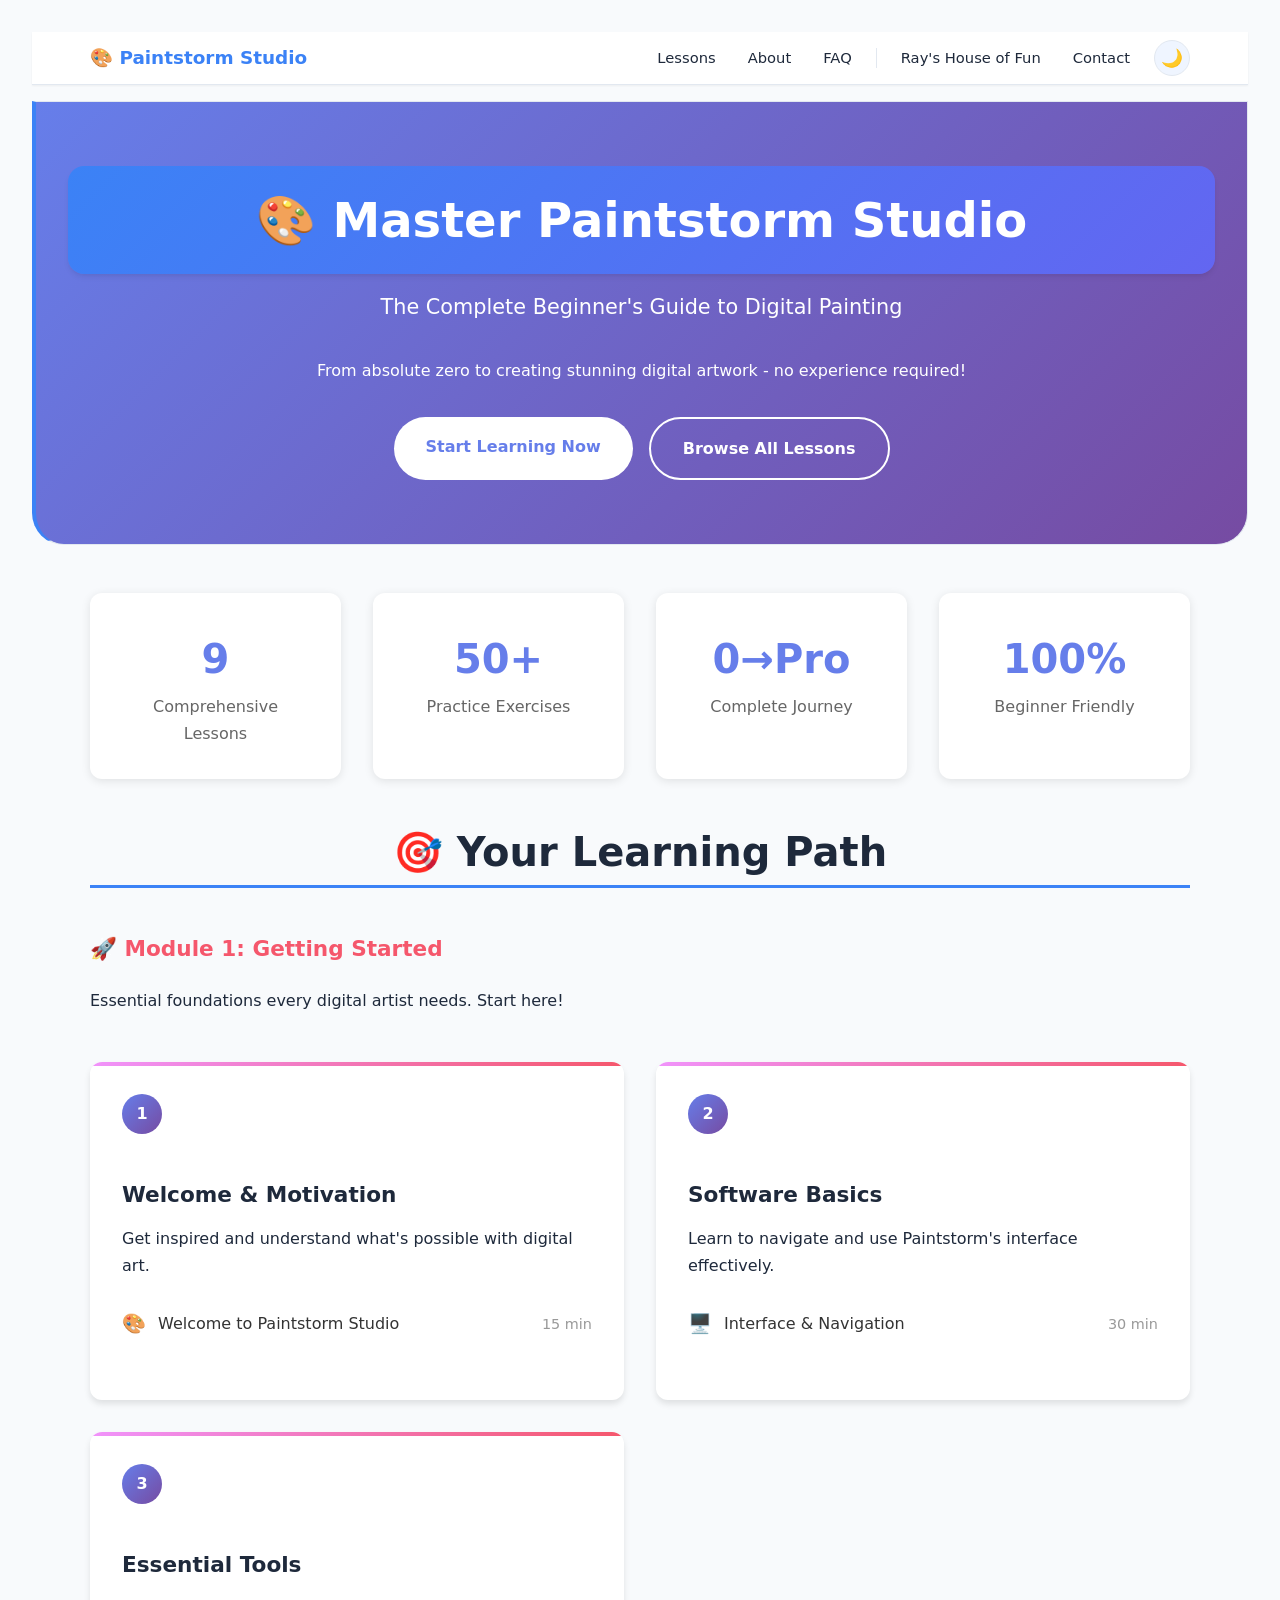
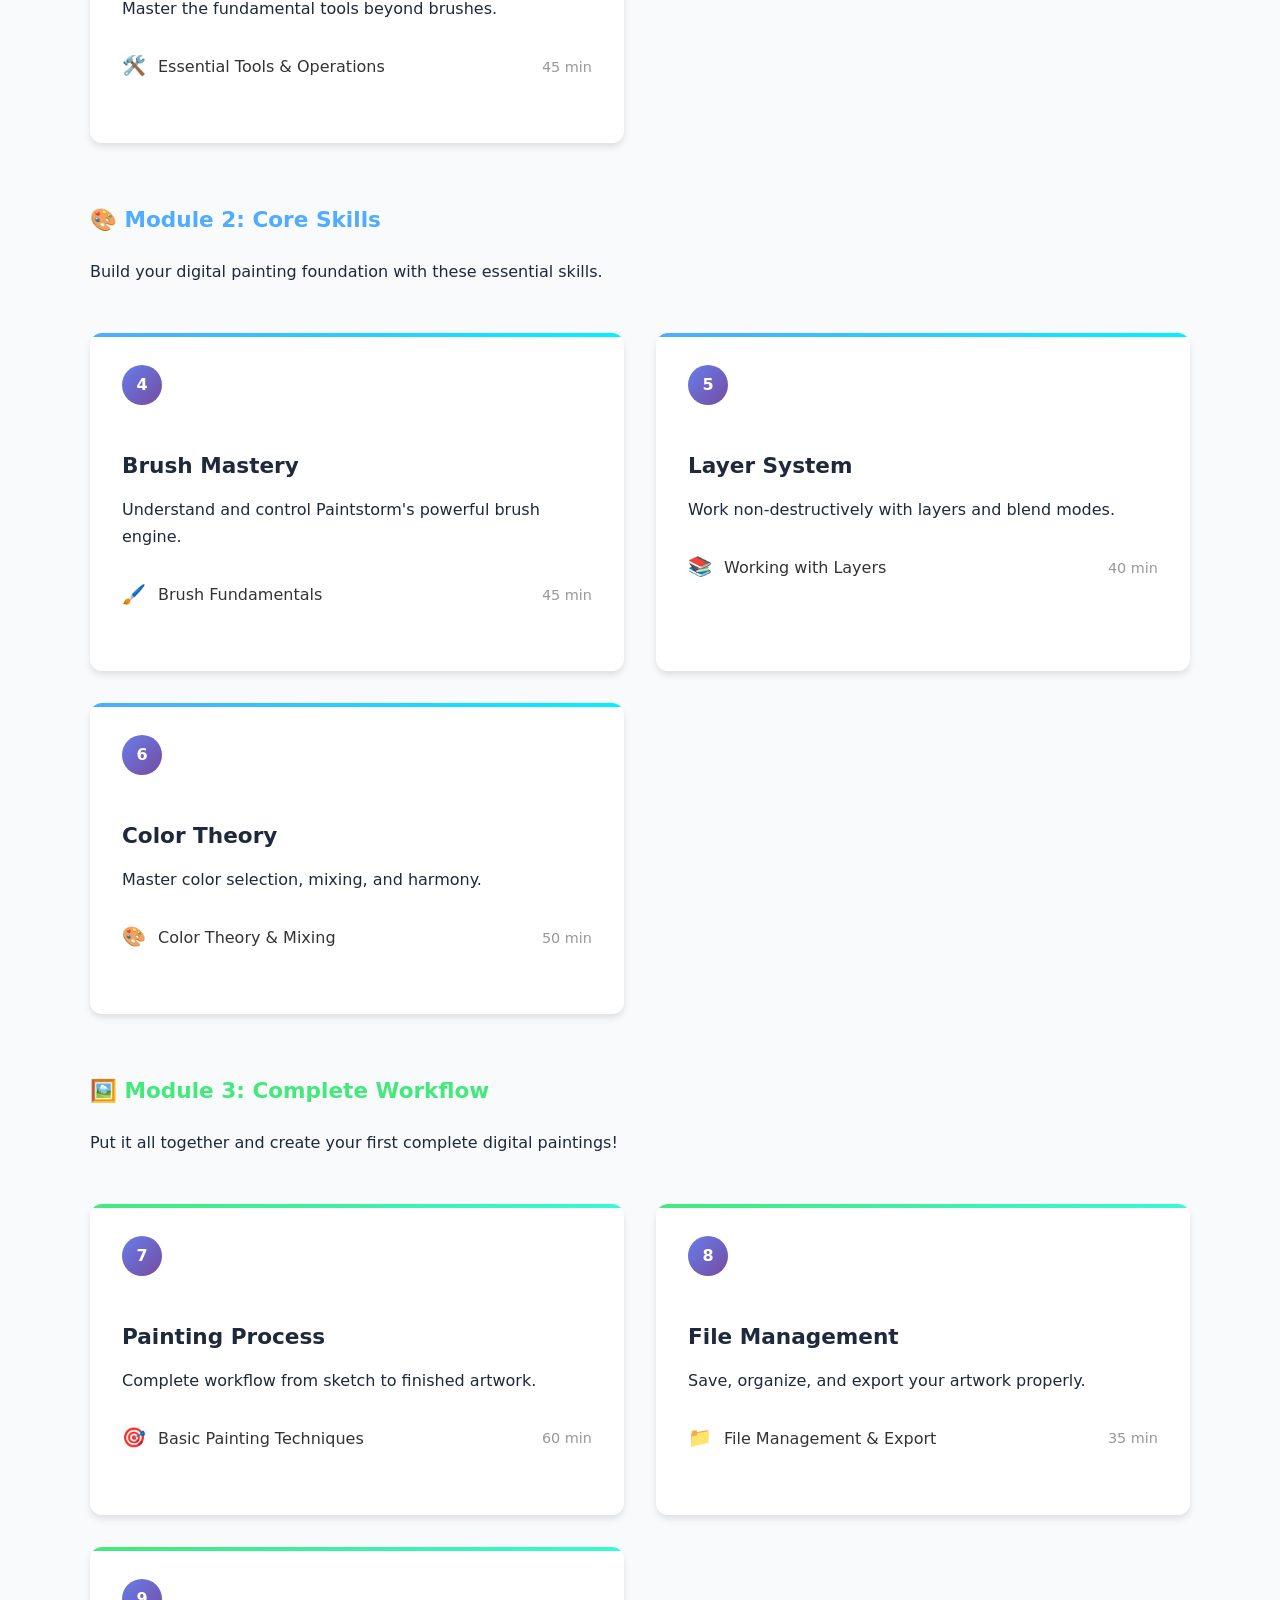
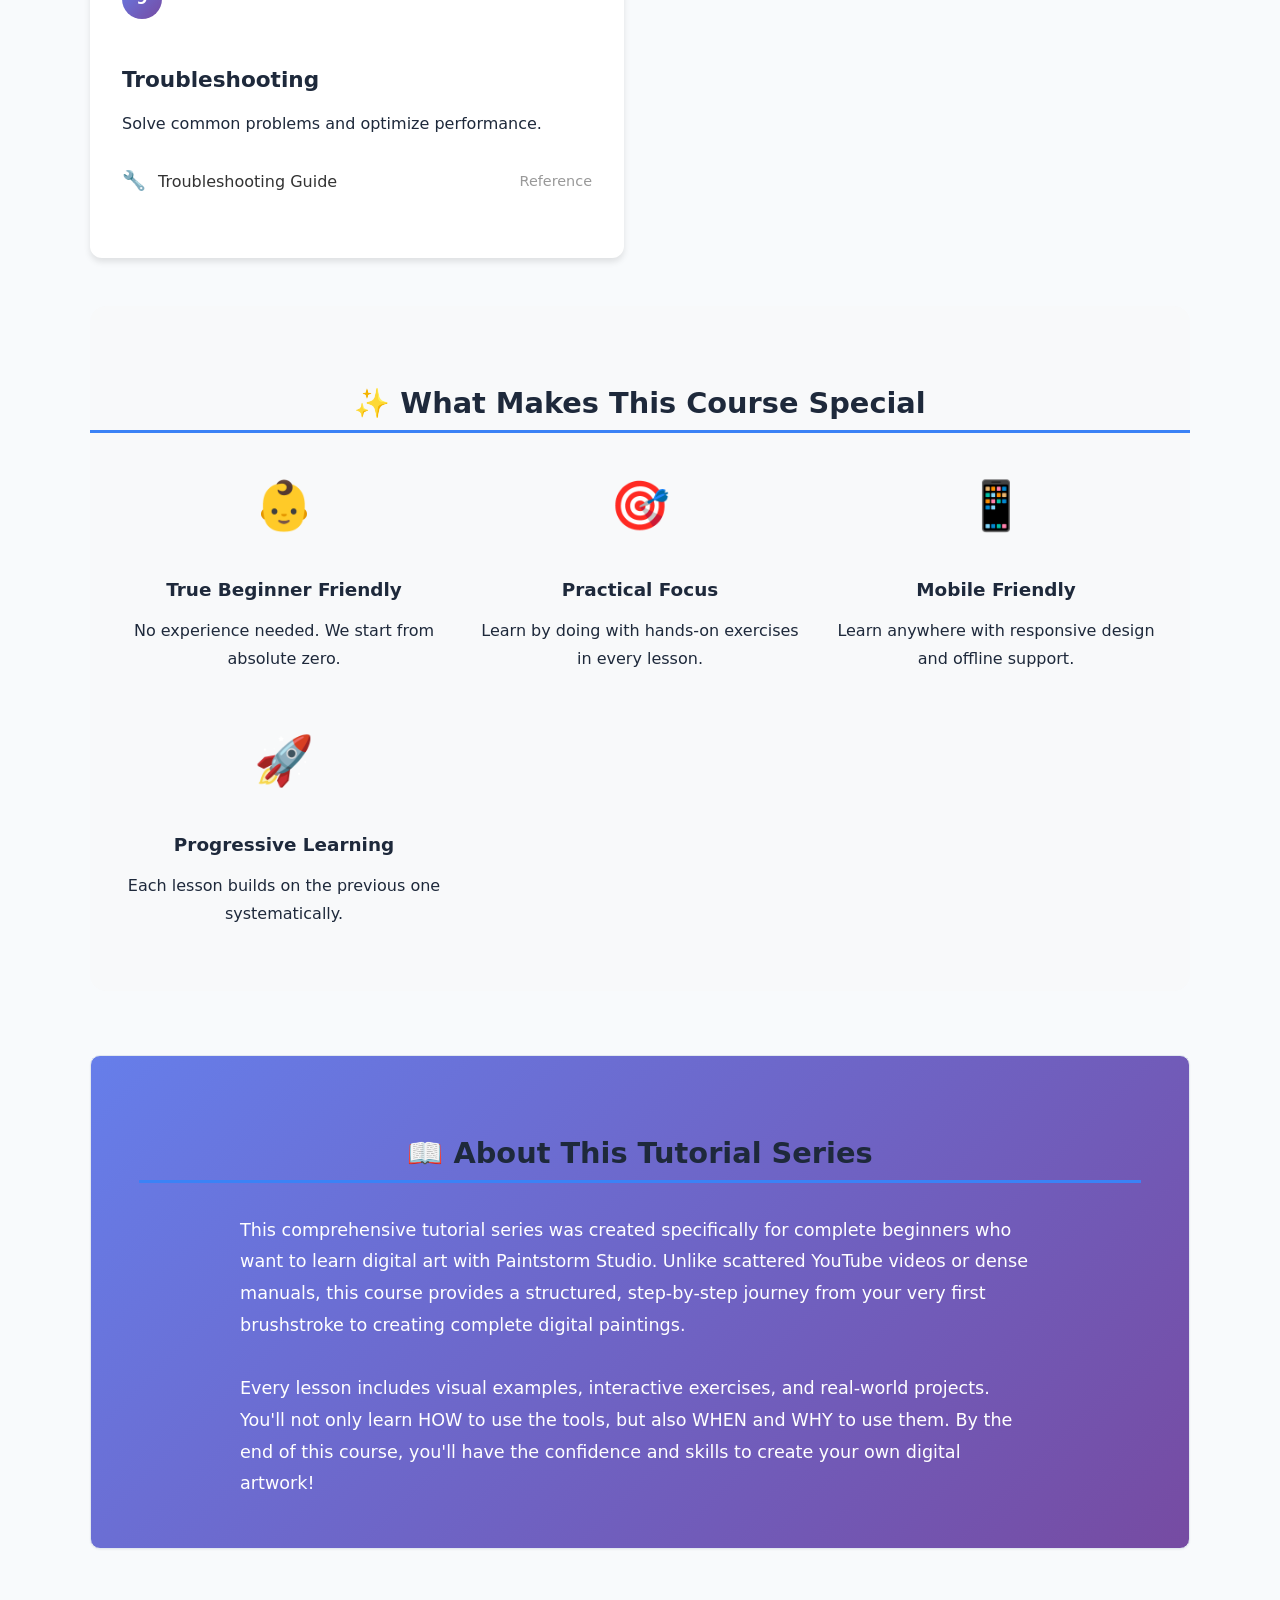
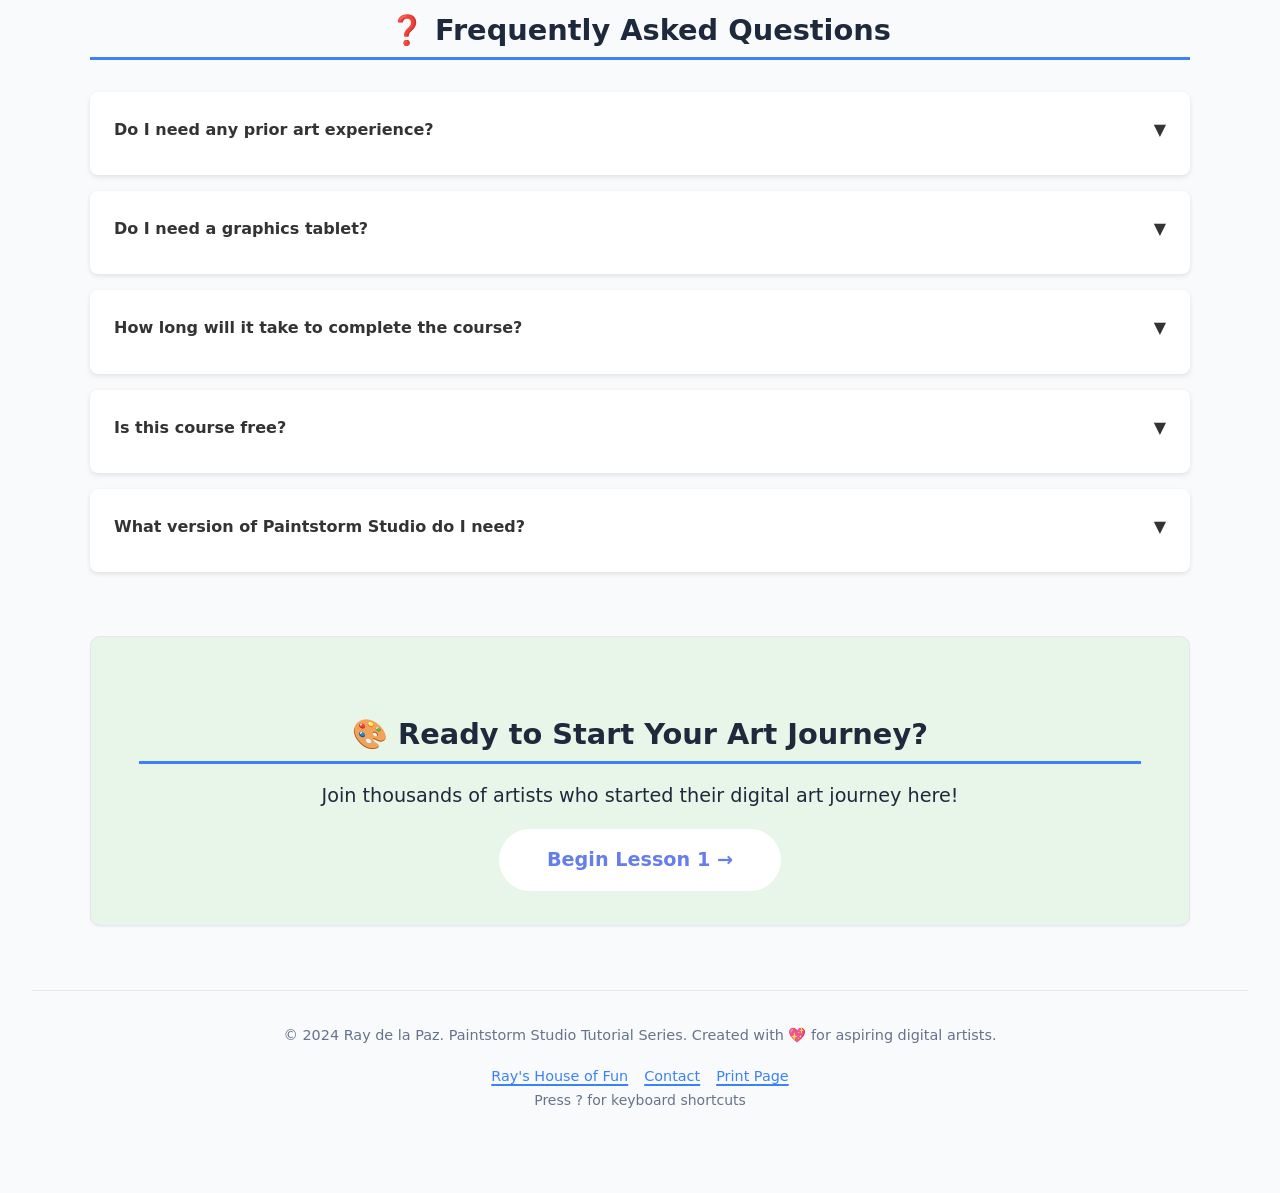
==== commit 9a26e68d: "Align look & feel with basic_template (header, footer, TOC) Rebuild styles/main.css on the basic_tem" ====
--- a/index.html
+++ b/index.html
@@ -239,30 +239,6 @@
             }
         }
         
-        /* Progress tracker */
-        .progress-tracker {
-            background: white;
-            padding: 2rem;
-            border-radius: 12px;
-            box-shadow: 0 4px 6px rgba(0,0,0,0.1);
-            margin: 2rem 0;
-        }
-        
-        .progress-bar-container {
-            background: #f0f0f0;
-            height: 20px;
-            border-radius: 10px;
-            overflow: hidden;
-            margin: 1rem 0;
-        }
-        
-        .progress-bar-fill {
-            height: 100%;
-            background: linear-gradient(90deg, #667eea, #764ba2);
-            width: 0%;
-            transition: width 0.5s ease;
-        }
-        
         /* FAQ Section */
         .faq-section {
             margin: 3rem 0;
@@ -311,14 +287,20 @@
     <a href="#main-content" class="skip-to-main">Skip to main content</a>
     
     <!-- Navigation -->
-    <nav>
+    <nav class="main-nav">
         <div class="nav-container">
-            <a href="index.html" class="nav-logo">🎨 Paintstorm Studio Tutorials</a>
-            <div class="nav-links">
+            <a href="index.html" class="nav-logo">🎨 Paintstorm Studio</a>
+            <button id="mobile-menu-toggle" class="mobile-menu-toggle" aria-expanded="false" aria-controls="nav-links">
+                ☰
+            </button>
+            <div class="nav-links" id="nav-links">
                 <a href="#modules">Lessons</a>
                 <a href="#about">About</a>
                 <a href="#faq">FAQ</a>
-                <button id="theme-toggle" aria-label="Toggle theme">🌙</button>
+                <span class="nav-divider"></span>
+                <a href="https://rays-home.netlify.app/">Ray's House of Fun</a>
+                <a href="https://rays-home.netlify.app/contact">Contact</a>
+                <button id="theme-toggle" aria-label="Toggle dark/light mode">🌙</button>
             </div>
         </div>
     </nav>
@@ -355,15 +337,6 @@
                     <span class="stat-number">100%</span>
                     <span class="stat-label">Beginner Friendly</span>
                 </div>
-            </div>
-
-            <!-- Progress Tracker -->
-            <div class="progress-tracker" id="progress-tracker">
-                <h2>📊 Your Learning Progress</h2>
-                <div class="progress-bar-container">
-                    <div class="progress-bar-fill" id="progress-bar"></div>
-                </div>
-                <p id="progress-text">Ready to begin your journey! Start with Lesson 1.</p>
             </div>
 
             <!-- Learning Path Section -->
@@ -639,100 +612,18 @@
     </main>
 
     <!-- Footer -->
-    <footer style="background: #2c3e50; color: white; padding: 3rem 0; margin-top: 4rem;">
-        <div class="container">
-            <div style="display: grid; grid-template-columns: repeat(auto-fit, minmax(250px, 1fr)); gap: 2rem;">
-                <div>
-                    <h4>Quick Links</h4>
-                    <ul style="list-style: none; padding: 0;">
-                        <li style="padding: 0.5rem 0;"><a href="welcome_to_paintstorm.html" style="color: #ecf0f1;">Start Learning</a></li>
-                        <li style="padding: 0.5rem 0;"><a href="#modules" style="color: #ecf0f1;">All Lessons</a></li>
-                        <li style="padding: 0.5rem 0;"><a href="troubleshooting.html" style="color: #ecf0f1;">Troubleshooting</a></li>
-                    </ul>
-                </div>
-                <div>
-                    <h4>Resources</h4>
-                    <ul style="list-style: none; padding: 0;">
-                        <li style="padding: 0.5rem 0;"><a href="https://paintstormstudio.com" target="_blank" style="color: #ecf0f1;">Official Website</a></li>
-                        <li style="padding: 0.5rem 0;"><a href="#" style="color: #ecf0f1;">Community Forum</a></li>
-                        <li style="padding: 0.5rem 0;"><a href="#" style="color: #ecf0f1;">Discord Server</a></li>
-                    </ul>
-                </div>
-                <div>
-                    <h4>About</h4>
-                    <p style="line-height: 1.6; color: #bdc3c7;">
-                        This tutorial series was created with love for the digital art community. Free to use, share, and learn from!
-                    </p>
-                </div>
-            </div>
-            <div style="text-align: center; margin-top: 2rem; padding-top: 2rem; border-top: 1px solid #34495e;">
-                <p>&copy; 2024 Paintstorm Studio Tutorial Series. Created with 💖 for aspiring digital artists.</p>
-                 <p style="margin-top: 15px; text-align: center;"><a href="https://rays-home.netlify.app/contact" style="color: #667eea;">📬 Contact</a> &middot; <a href="https://rays-home.netlify.app/" style="color: #667eea;">← Back to Ray's House of Fun</a></p>
-            </div>
+    <footer class="site-footer">
+        <p>&copy; 2024 Ray de la Paz. Paintstorm Studio Tutorial Series. Created with 💖 for aspiring digital artists.</p>
+        <div class="footer-links">
+            <a href="https://rays-home.netlify.app/">Ray's House of Fun</a>
+            <a href="https://rays-home.netlify.app/contact">Contact</a>
+            <a href="#" id="print-button">Print Page</a>
         </div>
+        <p><small>Press <kbd>?</kbd> for keyboard shortcuts</small></p>
     </footer>
 
     <!-- Scripts -->
     <script>
-        // Theme toggle
-        const themeToggle = document.getElementById('theme-toggle');
-        if (themeToggle) {
-            const currentTheme = localStorage.getItem('theme') || 'light';
-            document.documentElement.setAttribute('data-theme', currentTheme);
-            themeToggle.textContent = currentTheme === 'light' ? '🌙' : '☀️';
-            
-            themeToggle.addEventListener('click', () => {
-                const current = document.documentElement.getAttribute('data-theme');
-                const newTheme = current === 'light' ? 'dark' : 'light';
-                document.documentElement.setAttribute('data-theme', newTheme);
-                localStorage.setItem('theme', newTheme);
-                themeToggle.textContent = newTheme === 'light' ? '🌙' : '☀️';
-            });
-        }
-
-        // Progress tracking
-        function updateProgress() {
-            const lessons = [
-                'welcome_to_paintstorm',
-                'interface_basics',
-                'essential_tools',
-                'brush_fundamentals',
-                'working_with_layers',
-                'color_theory',
-                'basic_painting_techniques',
-                'file_management',
-                'troubleshooting'
-            ];
-            
-            let completed = 0;
-            lessons.forEach(lesson => {
-                if (localStorage.getItem(`lesson_${lesson}_completed`) === 'true') {
-                    completed++;
-                }
-            });
-            
-            const percentage = (completed / lessons.length) * 100;
-            const progressBar = document.getElementById('progress-bar');
-            const progressText = document.getElementById('progress-text');
-            
-            if (progressBar) {
-                progressBar.style.width = `${percentage}%`;
-            }
-            
-            if (progressText) {
-                if (completed === 0) {
-                    progressText.textContent = 'Ready to begin your journey! Start with Lesson 1.';
-                } else if (completed === lessons.length) {
-                    progressText.textContent = '🎉 Congratulations! You\'ve completed all lessons!';
-                } else {
-                    progressText.textContent = `${completed} of ${lessons.length} lessons completed (${Math.round(percentage)}%)`;
-                }
-            }
-        }
-        
-        // Update progress on page load
-        updateProgress();
-
         // FAQ toggle
         document.querySelectorAll('.faq-question').forEach(question => {
             question.addEventListener('click', () => {
@@ -741,20 +632,6 @@
             });
         });
 
-        // Smooth scrolling for anchor links
-        document.querySelectorAll('a[href^="#"]').forEach(anchor => {
-            anchor.addEventListener('click', function (e) {
-                e.preventDefault();
-                const target = document.querySelector(this.getAttribute('href'));
-                if (target) {
-                    target.scrollIntoView({
-                        behavior: 'smooth',
-                        block: 'start'
-                    });
-                }
-            });
-        });
-
         // Add animation on scroll
         const observerOptions = {
             threshold: 0.1,
@@ -774,5 +651,7 @@
             observer.observe(card);
         });
     </script>
+    <script src="js/clipboard.js"></script>
+    <script src="js/course-enhancements.js"></script>
 </body>
 </html>
--- a/styles/main.css
+++ b/styles/main.css
@@ -1,742 +1,1214 @@
-/* ===========================
-   Course Template - Main CSS
-   Mobile-first, Responsive, Accessible
-   =========================== */
-
-/* ===========================
-   CSS Reset
-   =========================== */
-html, body, div, span, applet, object, iframe,
-h1, h2, h3, h4, h5, h6, p, blockquote, pre,
-a, abbr, acronym, address, big, cite, code,
-del, dfn, em, img, ins, kbd, q, s, samp,
-small, strike, strong, sub, sup, tt, var,
-b, u, i, center, dl, dt, dd, ol, ul, li,
-fieldset, form, label, legend, table, caption, tbody, tfoot, thead, tr, th, td,
-article, aside, canvas, details, embed, 
-figure, figcaption, footer, header, hgroup, 
-menu, nav, output, ruby, section, summary,
-time, mark, audio, video {
-    margin: 0;
-    padding: 0;
-    border: 0;
-    font-size: 100%;
-    font: inherit;
-    vertical-align: baseline;
-}
-
-/* HTML5 display-role reset for older browsers */
-article, aside, details, figcaption, figure, 
-footer, header, hgroup, menu, nav, section {
-    display: block;
-}
-
-body { line-height: 1; }
-ol, ul { list-style: none; }
-blockquote, q { quotes: none; }
-blockquote:before, blockquote:after, q:before, q:after { content: ''; content: none; }
-table { border-collapse: collapse; border-spacing: 0; }
-
-/* ===========================
-   Base Styles - Mobile First
-   =========================== */
-
-/* Use CSS Variables for easy theming */
-:root {
-    /* Colors */
-    --primary-color: rgb(59, 130, 246);
-    --primary-hover: rgb(37, 99, 235);
-    --secondary-color: rgb(248, 250, 252);
-    --text-color: rgb(51, 65, 85);
-    --text-light: rgb(107, 114, 128);
-    --border-color: rgb(226, 232, 240);
-    --code-bg: #f6f8fa;
-    --code-color: #383a42;
-
-    /* Prism token colors (light) */
-    --tok-comment: #6a737d;
-    --tok-string:  #50a14f;
-    --tok-keyword: #4078f2;
-    --tok-function:#c18401;
-    --tok-number:  #e45649;
-    --tok-operator:#a626a4;
-
-    /* Spacing */
-    --spacing-xs: 0.25rem;
-    --spacing-sm: 0.5rem;
-    --spacing-md: 1rem;
-    --spacing-lg: 1.5rem;
-    --spacing-xl: 2rem;
-    --spacing-xxl: 3rem;
-
-    /* Typography */
-    --font-family-base: "Trebuchet MS", "Lucida Sans Unicode", "Lucida Grande", "Lucida Sans", Arial, sans-serif;
-    --font-family-mono: 'Consolas', 'Monaco', 'Andale Mono', 'Ubuntu Mono', monospace;
-    --line-height-base: 1.6;
-    --line-height-heading: 1.2;
-
-    /* Let native form controls adapt to dark mode automatically */
-    color-scheme: light dark;
-}
-
-/* Auto dark mode (users' OS preference) */
-@media (prefers-color-scheme: dark) {
-    :root {
-        --secondary-color: #1e1e1e;
-        --text-color: #d4d4d4;
-        --text-light: #a0a0a0;
-        --border-color: #3e3e42;
-        --code-bg: #2d2d30;
-        --code-color: #d4d4d4;
-
-        /* Token colors (dark) */
-        --tok-comment: #9aa0a6;
-        --tok-string:  #8bdc8b;
-        --tok-keyword: #8ab4f8;
-        --tok-function:#e6b673;
-        --tok-number:  #ff8b8b;
-        --tok-operator:#d293d2;
-    }
-}
-
-/* Explicit theme override (wins over prefers-color-scheme) */
-:root[data-theme="dark"] {
-    --secondary-color: #1e1e1e;
-    --text-color: #d4d4d4;
-    --text-light: #a0a0a0;
-    --border-color: #3e3e42;
-    --code-bg: #2d2d30;
-    --code-color: #d4d4d4;
-
-    --tok-comment: #9aa0a6;
-    --tok-string:  #8bdc8b;
-    --tok-keyword: #8ab4f8;
-    --tok-function:#e6b673;
-    --tok-number:  #ff8b8b;
-    --tok-operator:#d293d2;
-}
-
-:root[data-theme="light"] {
-    /* Re-assert light tokens to force light regardless of OS */
-    --secondary-color: rgb(248, 250, 252);
-    --text-color: rgb(51, 65, 85);
-    --text-light: rgb(107, 114, 128);
-    --border-color: rgb(226, 232, 240);
-    --code-bg: #f6f8fa;
-    --code-color: #383a42;
-
-    --tok-comment: #6a737d;
-    --tok-string:  #50a14f;
-    --tok-keyword: #4078f2;
-    --tok-function:#c18401;
-    --tok-number:  #e45649;
-    --tok-operator:#a626a4;
-}
-
-/* Base body styles */
-body {
-    font-family: var(--font-family-base);
-    font-size: 16px;
-    line-height: var(--line-height-base);
-    color: var(--text-color);
-    background-color: var(--secondary-color);
-    margin: 0;
-    padding: var(--spacing-md);
-    transition: background-color 0.3s, color 0.3s;
-
-    /* iOS safe-area padding bottom for interactive pages */
-    padding-bottom: calc(var(--spacing-md) + env(safe-area-inset-bottom));
-}
-
-/* Improve wrapping on small screens */
-p, li, figcaption, blockquote { overflow-wrap: anywhere; }
-
-.container {
-    max-width: 1200px;
-    margin: 0 auto;
-    padding: 0 var(--spacing-md);
-}
-
-/* ===========================
-   Typography
-   =========================== */
-
-h1, h2, h3, h4, h5, h6 {
-    font-weight: bold;
-    line-height: var(--line-height-heading);
-    margin-top: var(--spacing-xl);
-    margin-bottom: var(--spacing-md);
-    color: var(--text-color);
-}
-
-h1 {
-    font-size: 2rem;
-    text-align: center;
-    padding: var(--spacing-lg);
-    background-color: var(--primary-color);
-    color: white;
-    margin: 0 0 var(--spacing-xl) 0;
-    border-radius: 8px;
-}
-
-h2 {
-    font-size: 1.75rem;
-    border-bottom: 2px solid var(--primary-color);
-    padding-bottom: var(--spacing-sm);
-}
-
-h3 { font-size: 1.5rem; }
-h4 { font-size: 1.25rem; }
-h5 { font-size: 1.1rem; }
-h6 { font-size: 1rem; }
-
-p { margin-bottom: var(--spacing-md); }
-strong, b { font-weight: bold; }
-em, i { font-style: italic; }
-small { font-size: 0.875rem; }
-
-/* Links */
-a {
-    color: var(--primary-color);
-    text-decoration: underline;
-    text-underline-offset: 2px;
-    text-decoration-thickness: from-font;
-    transition: color 0.2s, text-decoration-thickness 0.2s;
-}
-
-a:hover {
-    color: var(--primary-hover);
-    text-decoration-thickness: 3px;
-}
-
-a:focus-visible,
-button:focus-visible,
-[role="button"]:focus-visible,
-input:focus-visible,
-select:focus-visible,
-textarea:focus-visible {
-    outline: 3px solid var(--primary-color);
-    outline-offset: 2px;
-}
-
-/* Lists */
-ul, ol { margin: var(--spacing-md) 0; padding-left: var(--spacing-xl); }
-ul { list-style-type: disc; }
-ol { list-style-type: decimal; }
-li { margin-bottom: var(--spacing-sm); }
-ul ul, ol ol, ul ol, ol ul { margin-top: var(--spacing-sm); margin-bottom: var(--spacing-sm); }
-
-/* ===========================
-   Code and Pre
-   =========================== */
-
-code, pre {
-    font-family: var(--font-family-mono);
-    background-color: var(--code-bg);
-    color: var(--code-color);
-    border-radius: 4px;
-}
-
-code {
-    padding: 0.2em 0.4em;
-    font-size: 0.9em;
-}
-
-pre {
-    padding: var(--spacing-md);
-    overflow-x: auto;
-    line-height: 1.5;
-    border: 1px solid var(--border-color);
-    border-radius: 8px;
-    margin: var(--spacing-md) 0;
-    white-space: pre; /* keep code formatting */
-}
-
-pre code {
-    padding: 0;
-    background: transparent;
-    font-size: 0.875rem;
-}
-
-/* Syntax highlighting classes (Prism.js compatible) via variables */
-.token.comment  { color: var(--tok-comment);  font-style: italic; }
-.token.string   { color: var(--tok-string); }
-.token.keyword  { color: var(--tok-keyword); }
-.token.function { color: var(--tok-function); }
-.token.number   { color: var(--tok-number); }
-.token.operator { color: var(--tok-operator); }
-
-/* ===========================
-   Tables (semantic, scroll wrapper)
-   =========================== */
-
-/* Use a wrapper for horizontal scroll instead of display:block on table */
-.table-wrap { overflow-x: auto; }
-
-table {
-    width: 100%;
-    margin: var(--spacing-md) 0;
-    border-collapse: collapse;
-}
-
-th, td {
-    padding: var(--spacing-sm);
-    text-align: left;
-    border: 1px solid var(--border-color);
-}
-
-th {
-    background-color: var(--primary-color);
-    color: white;
-    font-weight: bold;
-}
-
-tr:nth-child(even) { background-color: rgba(0, 0, 0, 0.02); }
-
-/* ===========================
-   Blockquotes
-   =========================== */
-
-blockquote {
-    margin: var(--spacing-lg) 0;
-    padding: var(--spacing-md) var(--spacing-lg);
-    background-color: rgba(59, 130, 246, 0.05);
-    border-left: 4px solid var(--primary-color);
-    border-radius: 0 8px 8px 0;
-    font-style: italic;
-}
-
-/* ===========================
-   Images and Media
-   =========================== */
-
-img {
-    max-width: 100%;
-    height: auto;
-    display: block;
-    margin: var(--spacing-md) auto;
-    border-radius: 8px;
-}
-
-figure { margin: var(--spacing-lg) 0; text-align: center; }
-figcaption { margin-top: var(--spacing-sm); font-size: 0.9rem; color: var(--text-light); }
-
-/* ===========================
-   Navigation
-   =========================== */
-
-nav {
-    background-color: white;
-    border-bottom: 1px solid var(--border-color);
-    padding: calc(var(--spacing-md) + env(safe-area-inset-top)) var(--spacing-md) var(--spacing-md);
-    position: sticky;
-    top: 0;
-    z-index: 100;
-    box-shadow: 0 2px 4px rgba(0, 0, 0, 0.05);
-}
-
-.nav-container {
-    max-width: 1200px;
-    margin: 0 auto;
-    display: flex;
-    justify-content: space-between;
-    align-items: center;
-    position: relative; /* for absolutely positioned mobile menu */
-}
-
-.nav-logo {
-    font-size: 1.25rem;
-    font-weight: bold;
-    color: var(--primary-color);
-    text-decoration: none;
-}
-
-.nav-links {
-    display: flex;
-    gap: var(--spacing-lg);
-    list-style: none;
-    margin: 0;
-    padding: 0;
-}
-
-.nav-links a {
-    text-decoration: none;
-    color: var(--text-color);
-    font-weight: 500;
-    transition: color 0.2s;
-}
-
-.nav-links a:hover { color: var(--primary-color); }
-
-/* Mobile menu toggle */
-.mobile-menu-toggle {
-    display: none;
-    background: none;
-    border: none;
-    font-size: 1.5rem;
-    cursor: pointer;
-    color: var(--primary-color);
-}
-
-/* ===========================
-   Cards and Components
-   =========================== */
-
-.card {
-    background: white;
-    border: 1px solid var(--border-color);
-    border-radius: 8px;
-    padding: var(--spacing-lg);
-    margin: var(--spacing-md) 0;
-    box-shadow: 0 2px 4px rgba(0, 0, 0, 0.05);
-    transition: box-shadow 0.3s;
-}
-
-.card:hover { box-shadow: 0 4px 8px rgba(0, 0, 0, 0.1); }
-.lesson-card { border-left: 4px solid var(--primary-color); }
-
-.exercise-card {
-    background: linear-gradient(135deg, #667eea 0%, #764ba2 100%);
-    color: white;
-    border: none;
-}
-.exercise-card h3 { color: white; }
-
-/* ===========================
-   Buttons
-   =========================== */
-
-.button, button {
-    display: inline-block;
-    padding: var(--spacing-sm) var(--spacing-lg);
-    background-color: var(--primary-color);
-    color: white;
-    border: none;
-    border-radius: 6px;
-    font-size: 1rem;
-    font-weight: 500;
-    text-decoration: none;
-    cursor: pointer;
-    transition: background-color 0.2s, transform 0.1s;
-}
-
-.button:hover, button:hover {
-    background-color: var(--primary-hover);
-    transform: translateY(-1px);
-}
-
-.button:active, button:active { transform: translateY(0); }
-
-.button-secondary {
-    background-color: transparent;
-    color: var(--primary-color);
-    border: 2px solid var(--primary-color);
-}
-
-.button-secondary:hover {
-    background-color: var(--primary-color);
-    color: white;
-}
-
-/* ===========================
-   Forms
-   =========================== */
-
-input, textarea, select {
-    width: 100%;
-    padding: var(--spacing-sm);
-    border: 1px solid var(--border-color);
-    border-radius: 4px;
-    font-size: 1rem;
-    font-family: inherit;
-    transition: border-color 0.2s;
-    background: inherit;
-    color: inherit;
-}
-
-input:focus, textarea:focus, select:focus {
-    outline: none;
-    border-color: var(--primary-color);
-    box-shadow: 0 0 0 3px rgba(59, 130, 246, 0.1);
-}
-
-label { display: block; margin-bottom: var(--spacing-xs); font-weight: 500; }
-
-/* ===========================
-   Utility Classes
-   =========================== */
-
-.text-center { text-align: center; }
-.text-left { text-align: left; }
-.text-right { text-align: right; }
-
-.mt-0 { margin-top: 0; }
-.mt-1 { margin-top: var(--spacing-sm); }
-.mt-2 { margin-top: var(--spacing-md); }
-.mt-3 { margin-top: var(--spacing-lg); }
-.mt-4 { margin-top: var(--spacing-xl); }
-
-.mb-0 { margin-bottom: 0; }
-.mb-1 { margin-bottom: var(--spacing-sm); }
-.mb-2 { margin-bottom: var(--spacing-md); }
-.mb-3 { margin-bottom: var(--spacing-lg); }
-.mb-4 { margin-bottom: var(--spacing-xl); }
-
-.hidden { display: none; }
-.block { display: block; }
-.inline-block { display: inline-block; }
-.flex { display: flex; }
-.grid { display: grid; }
-
-/* Screen reader only */
-.sr-only {
-    position: absolute;
-    width: 1px;
-    height: 1px;
-    padding: 0;
-    margin: -1px;
-    overflow: hidden;
-    clip: rect(0, 0, 0, 0);
-    white-space: nowrap;
-    border: 0;
-}
-
-/* ===========================
-   Progress and Interactive Elements
-   =========================== */
-
-.progress-indicator {
-    position: fixed;
-    top: 0;
-    left: 0;
-    width: 100%;
-    height: 4px;
-    background: var(--border-color);
-    z-index: 1000;
-}
-
-.progress-bar {
-    height: 100%;
-    background: linear-gradient(90deg, var(--primary-color), var(--primary-hover));
-    width: 0;
-    transition: width 0.3s ease;
-}
-
-/* Skip to main content */
-.skip-to-main {
-    position: absolute;
-    left: -10000px;
-    top: 30px;
-    z-index: 999;
-    padding: var(--spacing-sm) var(--spacing-md);
-    background: var(--primary-color);
-    color: white;
-    text-decoration: none;
-    border-radius: 0 5px 5px 0;
-}
-.skip-to-main:focus { left: 0; }
-
-/* ===========================
-   Lesson Navigation
-   =========================== */
-
-.lesson-nav {
-    display: flex;
-    justify-content: space-between;
-    align-items: center;
-    margin: var(--spacing-xxl) 0;
-    padding: var(--spacing-lg);
-    background: white;
-    border: 1px solid var(--border-color);
-    border-radius: 8px;
-    flex-wrap: wrap;
-    gap: var(--spacing-md);
-}
-
-.lesson-nav a {
-    display: inline-flex;
-    align-items: center;
-    padding: var(--spacing-sm) var(--spacing-lg);
-    background: var(--primary-color);
-    color: white;
-    text-decoration: none;
-    border-radius: 5px;
-    transition: background-color 0.3s;
-    font-weight: bold;
-}
-
-.lesson-nav a:hover { background: var(--primary-hover); }
-
-.lesson-nav .home-link {
-    background: transparent;
-    color: var(--primary-color);
-    border: 2px solid var(--primary-color);
-}
-
-.lesson-nav .home-link:hover {
-    background: var(--primary-color);
-    color: white;
-}
-
-/* ===========================
-   Breadcrumb Navigation
-   =========================== */
-
-.breadcrumb { padding: var(--spacing-md) 0; font-size: 0.9rem; }
-
-.breadcrumb ul {
-    display: flex;
-    list-style: none;
-    padding: 0;
-    margin: 0;
-    flex-wrap: wrap;
-}
-
-.breadcrumb li::after {
-    content: "/";
-    margin: 0 var(--spacing-sm);
-    color: var(--text-light);
-}
-
-.breadcrumb li:last-child::after { content: ""; }
-
-.breadcrumb a { color: var(--primary-color); text-decoration: none; }
-.breadcrumb [aria-current="page"] { color: var(--text-color); font-weight: 500; }
-
-/* ===========================
-   Responsive Design
-   =========================== */
-
-/* Tablet styles */
-@media (min-width: 768px) {
-    body { padding: var(--spacing-lg); }
-    h1 { font-size: 2.5rem; }
-    h2 { font-size: 2rem; }
-    .container { padding: 0 var(--spacing-lg); }
-
-    /* Grid for cards on larger screens */
-    .card-grid {
-        display: grid;
-        grid-template-columns: repeat(auto-fit, minmax(300px, 1fr));
-        gap: var(--spacing-lg);
-    }
-}
-
-/* Desktop styles */
-@media (min-width: 1024px) {
-    body { padding: var(--spacing-xl); }
-    h1 { font-size: 3rem; }
-    .container { padding: 0 var(--spacing-xl); }
-}
-
-/* Mobile-specific adjustments */
-@media (max-width: 767px) {
-    /* Show mobile menu toggle */
-    .mobile-menu-toggle { display: block; }
-
-    /* Hide nav links by default on mobile, use [hidden] for AX-friendly state */
-    .nav-links[hidden] { display: none; }
-    .nav-links {
-        position: absolute;
-        top: 100%;
-        left: 0;
-        right: 0;
-        background: white;
-        border-top: 1px solid var(--border-color);
-        flex-direction: column;
-        padding: var(--spacing-md);
-    }
-
-    /* Stack lesson navigation vertically */
-    .lesson-nav { flex-direction: column; }
-    .lesson-nav a { width: 100%; text-align: center; }
-
-    /* Adjust table text for mobile */
-    table { font-size: 0.875rem; }
-
-    /* Reduce heading sizes on mobile */
-    h1 { font-size: 1.75rem; }
-    h2 { font-size: 1.5rem; }
-    h3 { font-size: 1.25rem; }
-}
-
-/* ===========================
-   Print Styles
-   =========================== */
-
-@media print {
-    body { background: white; color: black; }
-
-    nav, .lesson-nav, .progress-indicator, .skip-to-main,
-    .mobile-menu-toggle, .copy-button, button { display: none !important; }
-
-    h1, h2, h3, h4, h5, h6 {
-        background: none !important;
-        color: black !important;
-        page-break-after: avoid;
-    }
-
-    a { color: black; text-decoration: underline; }
-    pre { page-break-inside: avoid; border: 1px solid #ccc; }
-    img { page-break-inside: avoid; }
-}
-
-/* ===========================
-   Accessibility Features
-   =========================== */
-
-/* High contrast mode */
-@media (prefers-contrast: high) {
-    :root {
-        --primary-color: #0052cc;
-        --text-color: #000;
-        --secondary-color: #fff;
-        --border-color: #000;
-    }
-}
-
-/* Reduced motion */
-@media (prefers-reduced-motion: reduce) {
-    * {
-        animation-duration: 0.01ms !important;
-        animation-iteration-count: 1 !important;
-        transition-duration: 0.01ms !important;
-        scroll-behavior: auto !important;
-    }
-}
-
-/* Focus visible for keyboard nav (reinforced) */
-.keyboard-nav *:focus {
-    outline: 3px solid var(--primary-color) !important;
-    outline-offset: 2px !important;
-}
-
-/* ===========================
-   Dark Mode Surface Tweaks
-   =========================== */
-
-@media (prefers-color-scheme: dark) {
-    nav, .card, .lesson-nav { background: #2d2d30; }
-    th { background-color: #2d53a3; }
-    .exercise-card {
-        background: linear-gradient(135deg, #3b5bb5 0%, #5a3f86 100%);
-    }
-}
-
-/* ===========================
-   Custom Scrollbar
-   =========================== */
-
-/* WebKit */
-::-webkit-scrollbar { width: 10px; height: 10px; }
-::-webkit-scrollbar-track { background: var(--secondary-color); }
-::-webkit-scrollbar-thumb { background: var(--primary-color); border-radius: 5px; }
-::-webkit-scrollbar-thumb:hover { background: var(--primary-hover); }
-
-/* Firefox */
-* { scrollbar-width: thin; scrollbar-color: var(--primary-color) var(--secondary-color); }
-
-/* ===========================
-   Touch UX polish
-   =========================== */
-* { -webkit-tap-highlight-color: rgba(0,0,0,0.1); }
+/* ===========================
+   Course Template - Main CSS
+   Mobile-first, Responsive, Accessible
+   Updated: 2026 — dark/light mode, modern layout
+   =========================== */
+
+/* ===========================
+   CSS Reset
+   =========================== */
+html, body, div, span, applet, object, iframe,
+h1, h2, h3, h4, h5, h6, p, blockquote, pre,
+a, abbr, acronym, address, big, cite, code,
+del, dfn, em, img, ins, kbd, q, s, samp,
+small, strike, strong, sub, sup, tt, var,
+b, u, i, center, dl, dt, dd, ol, ul, li,
+fieldset, form, label, legend, table, caption, tbody, tfoot, thead, tr, th, td,
+article, aside, canvas, details, embed,
+figure, figcaption, footer, header, hgroup,
+menu, nav, output, ruby, section, summary,
+time, mark, audio, video {
+    margin: 0;
+    padding: 0;
+    border: 0;
+    font-size: 100%;
+    font: inherit;
+    vertical-align: baseline;
+}
+
+article, aside, details, figcaption, figure,
+footer, header, hgroup, menu, nav, section {
+    display: block;
+}
+
+body { line-height: 1; }
+ol, ul { list-style: none; }
+blockquote, q { quotes: none; }
+blockquote:before, blockquote:after, q:before, q:after { content: ''; content: none; }
+table { border-collapse: collapse; border-spacing: 0; }
+
+/* ===========================
+   CSS Variables — Light (default)
+   =========================== */
+:root {
+    /* Surface colors */
+    --bg-color: #f8fafc;
+    --card-bg: #ffffff;
+    --nav-bg: #ffffff;
+    --text-color: #1e293b;
+    --text-light: #64748b;
+    --border-color: #e2e8f0;
+
+    /* Primary accent */
+    --primary-color: #3b82f6;
+    --primary-hover: #2563eb;
+    --primary-light: rgba(59, 130, 246, 0.08);
+    --primary-gradient: linear-gradient(135deg, #3b82f6 0%, #6366f1 100%);
+
+    /* Code */
+    --code-bg: #f1f5f9;
+    --code-color: #334155;
+
+    /* Prism tokens (light) */
+    --tok-comment: #6a737d;
+    --tok-string:  #50a14f;
+    --tok-keyword: #4078f2;
+    --tok-function:#c18401;
+    --tok-number:  #e45649;
+    --tok-operator:#a626a4;
+
+    /* Semantic cards */
+    --success-bg: #f0fdf4;
+    --success-border: #22c55e;
+    --warning-bg: #fffbeb;
+    --warning-border: #f59e0b;
+    --info-bg: #eff6ff;
+    --info-border: #3b82f6;
+    --danger-bg: #fef2f2;
+    --danger-border: #ef4444;
+
+    /* Shadows */
+    --shadow-sm: 0 1px 2px rgba(0,0,0,0.05);
+    --shadow-md: 0 4px 6px -1px rgba(0,0,0,0.07), 0 2px 4px -2px rgba(0,0,0,0.05);
+    --shadow-lg: 0 10px 15px -3px rgba(0,0,0,0.08), 0 4px 6px -4px rgba(0,0,0,0.04);
+
+    /* Spacing */
+    --spacing-xs: 0.25rem;
+    --spacing-sm: 0.5rem;
+    --spacing-md: 1rem;
+    --spacing-lg: 1.5rem;
+    --spacing-xl: 2rem;
+    --spacing-xxl: 3rem;
+
+    /* Typography */
+    --font-family-base: 'Segoe UI', system-ui, -apple-system, sans-serif;
+    --font-family-mono: 'Cascadia Code', 'Fira Code', 'Consolas', 'Monaco', monospace;
+    --line-height-base: 1.7;
+    --line-height-heading: 1.25;
+
+    /* Misc */
+    --radius-sm: 6px;
+    --radius-md: 10px;
+    --radius-lg: 16px;
+
+    color-scheme: light dark;
+}
+
+/* ===========================
+   Dark theme variables
+   =========================== */
+:root[data-theme="dark"] {
+    --bg-color: #0f172a;
+    --card-bg: #1e293b;
+    --nav-bg: #1e293b;
+    --text-color: #e2e8f0;
+    --text-light: #94a3b8;
+    --border-color: #334155;
+
+    --primary-light: rgba(59, 130, 246, 0.15);
+
+    --code-bg: #1e293b;
+    --code-color: #e2e8f0;
+
+    --tok-comment: #6b7280;
+    --tok-string:  #86efac;
+    --tok-keyword: #93c5fd;
+    --tok-function:#fcd34d;
+    --tok-number:  #fca5a5;
+    --tok-operator:#c4b5fd;
+
+    --success-bg: rgba(34, 197, 94, 0.1);
+    --success-border: #22c55e;
+    --warning-bg: rgba(245, 158, 11, 0.1);
+    --warning-border: #f59e0b;
+    --info-bg: rgba(59, 130, 246, 0.1);
+    --info-border: #3b82f6;
+    --danger-bg: rgba(239, 68, 68, 0.1);
+    --danger-border: #ef4444;
+
+    --shadow-sm: 0 1px 2px rgba(0,0,0,0.3);
+    --shadow-md: 0 4px 6px -1px rgba(0,0,0,0.4), 0 2px 4px -2px rgba(0,0,0,0.3);
+    --shadow-lg: 0 10px 15px -3px rgba(0,0,0,0.5), 0 4px 6px -4px rgba(0,0,0,0.3);
+}
+
+/* OS-level dark preference (no explicit toggle yet) */
+@media (prefers-color-scheme: dark) {
+    :root:not([data-theme="light"]) {
+        --bg-color: #0f172a;
+        --card-bg: #1e293b;
+        --nav-bg: #1e293b;
+        --text-color: #e2e8f0;
+        --text-light: #94a3b8;
+        --border-color: #334155;
+        --primary-light: rgba(59, 130, 246, 0.15);
+        --code-bg: #1e293b;
+        --code-color: #e2e8f0;
+        --tok-comment: #6b7280;
+        --tok-string:  #86efac;
+        --tok-keyword: #93c5fd;
+        --tok-function:#fcd34d;
+        --tok-number:  #fca5a5;
+        --tok-operator:#c4b5fd;
+        --success-bg: rgba(34, 197, 94, 0.1);
+        --success-border: #22c55e;
+        --warning-bg: rgba(245, 158, 11, 0.1);
+        --warning-border: #f59e0b;
+        --info-bg: rgba(59, 130, 246, 0.1);
+        --info-border: #3b82f6;
+        --danger-bg: rgba(239, 68, 68, 0.1);
+        --danger-border: #ef4444;
+        --shadow-sm: 0 1px 2px rgba(0,0,0,0.3);
+        --shadow-md: 0 4px 6px -1px rgba(0,0,0,0.4), 0 2px 4px -2px rgba(0,0,0,0.3);
+        --shadow-lg: 0 10px 15px -3px rgba(0,0,0,0.5), 0 4px 6px -4px rgba(0,0,0,0.3);
+    }
+}
+
+/* Force light when explicitly set */
+:root[data-theme="light"] {
+    --bg-color: #f8fafc;
+    --card-bg: #ffffff;
+    --nav-bg: #ffffff;
+    --text-color: #1e293b;
+    --text-light: #64748b;
+    --border-color: #e2e8f0;
+    --primary-light: rgba(59, 130, 246, 0.08);
+    --code-bg: #f1f5f9;
+    --code-color: #334155;
+    --tok-comment: #6a737d;
+    --tok-string:  #50a14f;
+    --tok-keyword: #4078f2;
+    --tok-function:#c18401;
+    --tok-number:  #e45649;
+    --tok-operator:#a626a4;
+    --success-bg: #f0fdf4;
+    --success-border: #22c55e;
+    --warning-bg: #fffbeb;
+    --warning-border: #f59e0b;
+    --info-bg: #eff6ff;
+    --info-border: #3b82f6;
+    --danger-bg: #fef2f2;
+    --danger-border: #ef4444;
+    --shadow-sm: 0 1px 2px rgba(0,0,0,0.05);
+    --shadow-md: 0 4px 6px -1px rgba(0,0,0,0.07), 0 2px 4px -2px rgba(0,0,0,0.05);
+    --shadow-lg: 0 10px 15px -3px rgba(0,0,0,0.08), 0 4px 6px -4px rgba(0,0,0,0.04);
+}
+
+/* ===========================
+   Base Styles — Mobile First
+   =========================== */
+
+body {
+    font-family: var(--font-family-base);
+    font-size: 16px;
+    line-height: var(--line-height-base);
+    color: var(--text-color);
+    background-color: var(--bg-color);
+    margin: 0;
+    padding: var(--spacing-md);
+    padding-bottom: calc(var(--spacing-md) + env(safe-area-inset-bottom));
+    transition: background-color 0.3s ease, color 0.3s ease;
+}
+
+p, li, figcaption, blockquote { overflow-wrap: anywhere; }
+
+.container {
+    max-width: 1100px;
+    margin: 0 auto;
+    padding: 0 var(--spacing-md);
+}
+
+/* ===========================
+   Typography
+   =========================== */
+
+h1, h2, h3, h4, h5, h6 {
+    font-weight: 700;
+    line-height: var(--line-height-heading);
+    margin-top: var(--spacing-xl);
+    margin-bottom: var(--spacing-md);
+    color: var(--text-color);
+}
+
+h1 {
+    font-size: 2rem;
+    text-align: center;
+    padding: var(--spacing-lg) var(--spacing-md);
+    background: var(--primary-gradient);
+    color: #fff;
+    margin: 0 0 var(--spacing-xl) 0;
+    border-radius: var(--radius-lg);
+    box-shadow: var(--shadow-md);
+}
+
+h2 {
+    font-size: 1.6rem;
+    border-bottom: 3px solid var(--primary-color);
+    padding-bottom: var(--spacing-sm);
+}
+
+h3 { font-size: 1.35rem; }
+h4 { font-size: 1.15rem; }
+h5 { font-size: 1.05rem; }
+h6 { font-size: 1rem; }
+
+p { margin-bottom: var(--spacing-md); }
+strong, b { font-weight: 700; }
+em, i { font-style: italic; }
+small { font-size: 0.875rem; }
+
+.lead {
+    font-size: 1.15rem;
+    color: var(--text-light);
+    max-width: 700px;
+    margin: 0 auto var(--spacing-lg);
+    text-align: center;
+}
+
+/* Links */
+a {
+    color: var(--primary-color);
+    text-decoration: underline;
+    text-underline-offset: 3px;
+    text-decoration-thickness: 1.5px;
+    transition: color 0.2s, text-decoration-thickness 0.2s;
+}
+a:hover {
+    color: var(--primary-hover);
+    text-decoration-thickness: 2.5px;
+}
+
+a:focus-visible,
+button:focus-visible,
+[role="button"]:focus-visible,
+input:focus-visible,
+select:focus-visible,
+textarea:focus-visible {
+    outline: 3px solid var(--primary-color);
+    outline-offset: 2px;
+}
+
+/* Lists */
+ul, ol { margin: var(--spacing-md) 0; padding-left: var(--spacing-xl); }
+ul { list-style-type: disc; }
+ol { list-style-type: decimal; }
+li { margin-bottom: var(--spacing-sm); }
+ul ul, ol ol, ul ol, ol ul { margin-top: var(--spacing-sm); margin-bottom: var(--spacing-sm); }
+
+/* ===========================
+   Code and Pre
+   =========================== */
+
+code, pre {
+    font-family: var(--font-family-mono);
+    background-color: var(--code-bg);
+    color: var(--code-color);
+    border-radius: var(--radius-sm);
+}
+
+code {
+    padding: 0.15em 0.4em;
+    font-size: 0.88em;
+}
+
+pre {
+    padding: var(--spacing-md);
+    overflow-x: auto;
+    line-height: 1.55;
+    border: 1px solid var(--border-color);
+    border-radius: var(--radius-md);
+    margin: var(--spacing-md) 0;
+    white-space: pre;
+}
+
+pre code {
+    padding: 0;
+    background: transparent;
+    font-size: 0.875rem;
+}
+
+/* Prism-compatible tokens */
+.token.comment  { color: var(--tok-comment);  font-style: italic; }
+.token.string   { color: var(--tok-string); }
+.token.keyword  { color: var(--tok-keyword); }
+.token.function { color: var(--tok-function); }
+.token.number   { color: var(--tok-number); }
+.token.operator { color: var(--tok-operator); }
+
+/* ===========================
+   Tables
+   =========================== */
+
+.table-wrap { overflow-x: auto; }
+
+table {
+    width: 100%;
+    margin: var(--spacing-md) 0;
+    border-collapse: collapse;
+}
+
+th, td {
+    padding: var(--spacing-sm) var(--spacing-md);
+    text-align: left;
+    border: 1px solid var(--border-color);
+}
+
+th {
+    background-color: var(--primary-color);
+    color: #fff;
+    font-weight: 700;
+}
+
+tr:nth-child(even) { background-color: var(--primary-light); }
+
+/* ===========================
+   Blockquotes
+   =========================== */
+
+blockquote {
+    margin: var(--spacing-lg) 0;
+    padding: var(--spacing-md) var(--spacing-lg);
+    background-color: var(--primary-light);
+    border-left: 4px solid var(--primary-color);
+    border-radius: 0 var(--radius-md) var(--radius-md) 0;
+    font-style: italic;
+    color: var(--text-color);
+}
+
+/* ===========================
+   Images and Media
+   =========================== */
+
+img {
+    max-width: 100%;
+    height: auto;
+    display: block;
+    margin: var(--spacing-md) auto;
+    border-radius: var(--radius-md);
+}
+
+/* Canvas diagrams have fixed pixel widths (e.g. 600/800px); scale them down to fit their
+   container so they don't spill past the card / force horizontal scroll on narrow screens. */
+canvas {
+    max-width: 100%;
+    height: auto;
+    display: block;
+    margin: var(--spacing-md) auto;
+}
+
+figure { margin: var(--spacing-lg) 0; text-align: center; }
+figcaption { margin-top: var(--spacing-sm); font-size: 0.9rem; color: var(--text-light); }
+
+/* ===========================
+   Navigation
+   =========================== */
+
+nav:first-of-type,
+nav.main-nav {
+    background-color: var(--nav-bg);
+    border-bottom: 1px solid var(--border-color);
+    padding: calc(var(--spacing-sm) + env(safe-area-inset-top)) var(--spacing-md) var(--spacing-sm);
+    position: sticky;
+    top: 0;
+    z-index: 200;
+    box-shadow: var(--shadow-sm);
+    transition: background-color 0.3s ease;
+}
+
+.nav-container {
+    max-width: 1100px;
+    margin: 0 auto;
+    display: flex;
+    justify-content: space-between;
+    align-items: center;
+    position: relative;
+}
+
+.nav-logo {
+    font-size: 1.15rem;
+    font-weight: 700;
+    color: var(--primary-color);
+    text-decoration: none;
+    white-space: nowrap;
+}
+
+.nav-links {
+    display: flex;
+    gap: var(--spacing-md);
+    align-items: center;
+    list-style: none;
+    margin: 0;
+    padding: 0;
+}
+
+.nav-links a {
+    text-decoration: none;
+    color: var(--text-color);
+    font-weight: 500;
+    font-size: 0.92rem;
+    padding: var(--spacing-xs) var(--spacing-sm);
+    border-radius: var(--radius-sm);
+    transition: color 0.2s, background-color 0.2s;
+}
+.nav-links a:hover {
+    color: var(--primary-color);
+    background-color: var(--primary-light);
+}
+
+.nav-divider {
+    width: 1px;
+    height: 1.2rem;
+    background-color: var(--border-color);
+    flex-shrink: 0;
+}
+
+/* Theme toggle button in nav */
+#theme-toggle {
+    background: var(--primary-light);
+    border: 1px solid var(--border-color);
+    border-radius: 50%;
+    width: 36px;
+    height: 36px;
+    display: flex;
+    align-items: center;
+    justify-content: center;
+    cursor: pointer;
+    font-size: 1.1rem;
+    padding: 0;
+    transition: background-color 0.2s, transform 0.2s;
+}
+#theme-toggle:hover {
+    transform: scale(1.1);
+    background-color: var(--primary-color);
+}
+
+/* Mobile menu toggle */
+.mobile-menu-toggle {
+    display: none;
+    background: none;
+    border: none;
+    font-size: 1.5rem;
+    cursor: pointer;
+    color: var(--primary-color);
+    padding: var(--spacing-xs);
+}
+
+/* ===========================
+   Cards
+   =========================== */
+
+.card {
+    background: var(--card-bg);
+    border: 1px solid var(--border-color);
+    border-radius: var(--radius-md);
+    padding: var(--spacing-lg);
+    margin: var(--spacing-md) 0;
+    box-shadow: var(--shadow-sm);
+    transition: box-shadow 0.3s ease, background-color 0.3s ease;
+}
+.card:hover { box-shadow: var(--shadow-md); }
+
+.lesson-card { border-left: 4px solid var(--primary-color); }
+
+/* Semantic card variants — use classes instead of inline styles */
+.card-success {
+    background: var(--success-bg);
+    border-left: 4px solid var(--success-border);
+}
+.card-warning {
+    background: var(--warning-bg);
+    border-left: 4px solid var(--warning-border);
+}
+.card-info {
+    background: var(--info-bg);
+    border-left: 4px solid var(--info-border);
+}
+.card-danger {
+    background: var(--danger-bg);
+    border-left: 4px solid var(--danger-border);
+}
+.card-accent {
+    background: var(--primary-gradient);
+    color: #fff;
+    border: none;
+}
+.card-accent h3,
+.card-accent h4,
+.card-accent p { color: #fff; }
+
+.card-output {
+    background: var(--code-bg);
+    border-left: 4px solid var(--success-border);
+}
+
+/* ===========================
+   Buttons
+   =========================== */
+
+.button, button {
+    display: inline-flex;
+    align-items: center;
+    gap: var(--spacing-sm);
+    padding: var(--spacing-sm) var(--spacing-lg);
+    background-color: var(--primary-color);
+    color: #fff;
+    border: none;
+    border-radius: var(--radius-sm);
+    font-size: 0.95rem;
+    font-weight: 600;
+    text-decoration: none;
+    cursor: pointer;
+    transition: background-color 0.2s, transform 0.1s, box-shadow 0.2s;
+}
+.button:hover, button:hover {
+    background-color: var(--primary-hover);
+    transform: translateY(-1px);
+    box-shadow: var(--shadow-md);
+}
+.button:active, button:active { transform: translateY(0); }
+
+.button-secondary {
+    background-color: transparent;
+    color: var(--primary-color);
+    border: 2px solid var(--primary-color);
+}
+.button-secondary:hover {
+    background-color: var(--primary-color);
+    color: #fff;
+}
+
+/* ===========================
+   Forms
+   =========================== */
+
+input, textarea, select {
+    width: 100%;
+    padding: var(--spacing-sm) var(--spacing-md);
+    border: 1px solid var(--border-color);
+    border-radius: var(--radius-sm);
+    font-size: 1rem;
+    font-family: inherit;
+    transition: border-color 0.2s, box-shadow 0.2s;
+    background: var(--card-bg);
+    color: var(--text-color);
+}
+input:focus, textarea:focus, select:focus {
+    outline: none;
+    border-color: var(--primary-color);
+    box-shadow: 0 0 0 3px rgba(59, 130, 246, 0.15);
+}
+
+label { display: block; margin-bottom: var(--spacing-xs); font-weight: 600; }
+
+/* ===========================
+   Utility Classes
+   =========================== */
+
+.text-center { text-align: center; }
+.text-left { text-align: left; }
+.text-right { text-align: right; }
+.mt-0 { margin-top: 0; }
+.mt-1 { margin-top: var(--spacing-sm); }
+.mt-2 { margin-top: var(--spacing-md); }
+.mt-3 { margin-top: var(--spacing-lg); }
+.mt-4 { margin-top: var(--spacing-xl); }
+.mb-0 { margin-bottom: 0; }
+.mb-1 { margin-bottom: var(--spacing-sm); }
+.mb-2 { margin-bottom: var(--spacing-md); }
+.mb-3 { margin-bottom: var(--spacing-lg); }
+.mb-4 { margin-bottom: var(--spacing-xl); }
+.hidden { display: none; }
+.block { display: block; }
+.inline-block { display: inline-block; }
+.flex { display: flex; }
+.grid { display: grid; }
+
+/* Screen reader only */
+.sr-only {
+    position: absolute;
+    width: 1px;
+    height: 1px;
+    padding: 0;
+    margin: -1px;
+    overflow: hidden;
+    clip: rect(0, 0, 0, 0);
+    white-space: nowrap;
+    border: 0;
+}
+
+/* ===========================
+   Progress Indicator (REMOVED)
+   =========================== */
+
+/* .progress-indicator {
+    position: fixed;
+    top: 0;
+    left: 0;
+    width: 100%;
+    height: 3px;
+    background: var(--border-color);
+    z-index: 1000;
+}
+.progress-bar {
+    height: 100%;
+    background: var(--primary-gradient);
+    width: 0;
+    transition: width 0.3s ease;
+} */
+
+/* Skip to main content */
+.skip-to-main {
+    position: absolute;
+    left: -10000px;
+    top: 30px;
+    z-index: 999;
+    padding: var(--spacing-sm) var(--spacing-md);
+    background: var(--primary-color);
+    color: #fff;
+    text-decoration: none;
+    border-radius: 0 var(--radius-sm) var(--radius-sm) 0;
+}
+.skip-to-main:focus { left: 0; }
+
+/* ===========================
+   Lesson Navigation (prev/next)
+   =========================== */
+
+.lesson-nav {
+    display: flex;
+    justify-content: space-between;
+    align-items: center;
+    margin: var(--spacing-xxl) 0;
+    padding: var(--spacing-lg);
+    background: var(--card-bg);
+    border: 1px solid var(--border-color);
+    border-radius: var(--radius-md);
+    flex-wrap: wrap;
+    gap: var(--spacing-md);
+    transition: background-color 0.3s ease;
+}
+
+.lesson-nav a {
+    display: inline-flex;
+    align-items: center;
+    padding: var(--spacing-sm) var(--spacing-lg);
+    background: var(--primary-color);
+    color: #fff;
+    text-decoration: none;
+    border-radius: var(--radius-sm);
+    transition: background-color 0.3s;
+    font-weight: 600;
+}
+.lesson-nav a:hover { background: var(--primary-hover); }
+
+.lesson-nav .home-link {
+    background: transparent;
+    color: var(--primary-color);
+    border: 2px solid var(--primary-color);
+}
+.lesson-nav .home-link:hover {
+    background: var(--primary-color);
+    color: #fff;
+}
+
+/* ===========================
+   Breadcrumb Navigation
+   =========================== */
+
+.breadcrumb {
+    padding: var(--spacing-sm) var(--spacing-md);
+    font-size: 0.88rem;
+    background: transparent;
+    border: none;
+    box-shadow: none;
+    position: static;
+}
+
+.breadcrumb ul {
+    display: flex;
+    list-style: none;
+    padding: 0;
+    margin: 0;
+    flex-wrap: wrap;
+    max-width: 1100px;
+    margin: 0 auto;
+}
+
+.breadcrumb li::after {
+    content: "›";
+    margin: 0 var(--spacing-sm);
+    color: var(--text-light);
+}
+.breadcrumb li:last-child::after { content: ""; }
+.breadcrumb a { color: var(--primary-color); text-decoration: none; }
+.breadcrumb [aria-current="page"] { color: var(--text-light); font-weight: 500; }
+
+/* ===========================
+   Sticky Table of Contents ("In This Lesson")
+   Open:   full sticky card under the nav
+   Closed: small round floating button (FAB), upper-left, just below nav
+   Pairs with the span-based markup:
+     <details class="card toc-card" open>
+       <summary aria-label="Toggle table of contents">
+         <span class="toc-icon" aria-hidden="true">[icon]</span>
+         <span class="toc-label">In This Lesson</span>
+         <span class="toc-chevron" aria-hidden="true">[chevron]</span>
+       </summary>
+       <nav aria-label="Table of Contents"> ... </nav>
+     </details>
+   =========================== */
+
+.toc-card {
+    position: sticky;
+    top: 80px;                 /* clears the sticky main nav */
+    z-index: 90;               /* below nav (100), above content */
+    background: var(--card-bg);
+    box-shadow: 0 2px 8px rgba(0, 0, 0, 0.1);
+    margin-bottom: var(--spacing-xl);
+    transition: box-shadow 0.3s ease, transform 0.2s ease, background-color 0.3s;
+}
+
+/* Hide native disclosure marker — we render our own chevron */
+.toc-card summary { list-style: none; }
+.toc-card summary::-webkit-details-marker { display: none; }
+.toc-card summary::marker { content: ''; }
+
+.toc-card summary {
+    cursor: pointer;
+    font-weight: bold;
+    padding: var(--spacing-sm) var(--spacing-md);
+    user-select: none;
+    display: flex;
+    align-items: center;
+    gap: var(--spacing-sm);
+}
+.toc-card .toc-icon  { font-size: 1.25rem; line-height: 1; }
+.toc-card .toc-label { font-size: 1.1rem; font-weight: bold; }
+.toc-card .toc-chevron {
+    margin-left: auto;
+    font-size: 0.85rem;
+    color: var(--text-light);
+    transition: transform 0.3s ease;
+}
+.toc-card[open] .toc-chevron { transform: rotate(180deg); }
+
+.toc-card nav {
+    padding: 0 var(--spacing-md) var(--spacing-md);
+}
+
+.toc-link {
+    color: var(--text-color);
+    text-decoration: none;
+    transition: color 0.2s;
+}
+.toc-link:hover { color: var(--primary-color); }
+.toc-link.active {
+    color: var(--primary-color);
+    font-weight: 600;
+}
+
+/* ---- Collapsed state: floating action button (upper-left, below nav) ---- */
+.toc-card:not([open]) {
+    position: fixed;
+    top: 76px;
+    left: var(--spacing-lg);
+    right: auto;
+    bottom: auto;
+    width: 44px;
+    height: 44px;
+    padding: 0;
+    margin: 0;
+    border: none;
+    border-radius: 50%;
+    background: var(--primary-color);
+    box-shadow: 0 2px 8px rgba(0, 0, 0, 0.2);
+    z-index: 95;
+    overflow: hidden;
+}
+.toc-card:not([open]):hover {
+    transform: scale(1.08);
+    background: var(--primary-hover);
+    box-shadow: 0 4px 12px rgba(0, 0, 0, 0.25);
+}
+.toc-card:not([open]) summary {
+    width: 100%;
+    height: 100%;
+    padding: 0;
+    justify-content: center;
+    color: white;
+}
+.toc-card:not([open]) .toc-icon { font-size: 1.25rem; color: white; }
+
+/* Keep label/chevron for screen readers but hide them visually in FAB mode */
+.toc-card:not([open]) .toc-label,
+.toc-card:not([open]) .toc-chevron {
+    position: absolute;
+    width: 1px;
+    height: 1px;
+    padding: 0;
+    margin: -1px;
+    overflow: hidden;
+    clip: rect(0, 0, 0, 0);
+    white-space: nowrap;
+    border: 0;
+}
+
+/* On small screens, hug the left edge a little tighter */
+@media (max-width: 767px) {
+    .toc-card:not([open]) {
+        top: 68px;
+        left: var(--spacing-md);
+        width: 40px;
+        height: 40px;
+    }
+    .toc-card:not([open]) .toc-icon { font-size: 1.1rem; }
+}
+
+/* ===========================
+   Footer
+   =========================== */
+
+.site-footer {
+    text-align: center;
+    padding: var(--spacing-xl) var(--spacing-md);
+    margin-top: var(--spacing-xxl);
+    border-top: 1px solid var(--border-color);
+    color: var(--text-light);
+    font-size: 0.9rem;
+}
+.site-footer a { color: var(--primary-color); }
+.footer-links {
+    display: flex;
+    justify-content: center;
+    gap: var(--spacing-md);
+    flex-wrap: wrap;
+    margin-top: var(--spacing-sm);
+}
+
+/* ===========================
+   SVG / Canvas / Mermaid Dark Mode
+   =========================== */
+
+/* Mermaid diagrams: container handles theme via JS reinit.
+   Fallback filter for any embedded SVG that doesn't use CSS vars */
+:root[data-theme="dark"] .diagram-auto-invert svg,
+:root[data-theme="dark"] .svg-auto-invert {
+    filter: invert(0.88) hue-rotate(180deg);
+}
+
+/* Canvas elements that need dark mode adaptation */
+:root[data-theme="dark"] canvas.auto-invert {
+    filter: invert(0.88) hue-rotate(180deg);
+}
+
+/* Mermaid specific: ensure text is readable */
+.mermaid {
+    text-align: center;
+    margin: var(--spacing-lg) 0;
+}
+
+/* SVG diagrams using CSS vars will adapt automatically.
+   For inline SVGs, use var(--text-color), var(--card-bg), etc. */
+svg text { fill: var(--text-color); }
+svg .svg-bg { fill: var(--card-bg); }
+
+/* ===========================
+   Search Results (dark-aware)
+   =========================== */
+
+#search-results {
+    background: var(--card-bg);
+    border: 1px solid var(--border-color);
+    border-radius: var(--radius-sm);
+    max-height: 300px;
+    overflow-y: auto;
+    z-index: 1000;
+    box-shadow: var(--shadow-lg);
+}
+
+.search-result-item {
+    padding: var(--spacing-sm) var(--spacing-md);
+    cursor: pointer;
+    border-bottom: 1px solid var(--border-color);
+    transition: background-color 0.15s;
+}
+.search-result-item:hover { background-color: var(--primary-light); }
+
+.highlight {
+    animation: highlight-flash 2s ease;
+}
+@keyframes highlight-flash {
+    0%, 100% { background-color: transparent; }
+    30% { background-color: var(--warning-bg); }
+}
+
+/* ===========================
+   Keyboard Shortcuts Modal
+   =========================== */
+
+.shortcuts-modal {
+    position: fixed;
+    inset: 0;
+    background: rgba(0,0,0,0.5);
+    display: flex;
+    align-items: center;
+    justify-content: center;
+    z-index: 9999;
+}
+.shortcuts-content {
+    background: var(--card-bg);
+    color: var(--text-color);
+    border-radius: var(--radius-lg);
+    padding: var(--spacing-xl);
+    max-width: 400px;
+    width: 90%;
+    box-shadow: var(--shadow-lg);
+    position: relative;
+}
+.shortcuts-content .close-modal {
+    position: absolute;
+    top: var(--spacing-sm);
+    right: var(--spacing-sm);
+    background: transparent;
+    color: var(--text-light);
+    border: none;
+    font-size: 1.5rem;
+    padding: var(--spacing-xs);
+    box-shadow: none;
+}
+.shortcuts-content .close-modal:hover {
+    color: var(--text-color);
+    transform: none;
+    box-shadow: none;
+}
+.shortcuts-content dl {
+    display: grid;
+    grid-template-columns: auto 1fr;
+    gap: var(--spacing-sm) var(--spacing-md);
+    margin-top: var(--spacing-md);
+}
+.shortcuts-content dt {
+    font-family: var(--font-family-mono);
+    background: var(--code-bg);
+    padding: 2px 8px;
+    border-radius: 4px;
+    font-size: 0.85rem;
+    text-align: center;
+}
+.shortcuts-content dd { margin: 0; }
+
+/* ===========================
+   Progress bar (index page - REMOVED)
+   =========================== */
+
+/* .progress-bar-container {
+    width: 100%;
+    height: 8px;
+    background: var(--border-color);
+    border-radius: 4px;
+    overflow: hidden;
+    margin: var(--spacing-sm) 0;
+}
+.progress-bar-container .progress-bar {
+    height: 100%;
+    background: var(--primary-gradient);
+    border-radius: 4px;
+    transition: width 0.5s ease;
+} */
+
+/* Lesson link visited checkmark */
+.lesson-link { text-decoration: none; }
+.lesson-link.visited { opacity: 0.8; }
+.checkmark {
+    color: var(--success-border);
+    margin-left: var(--spacing-sm);
+    font-weight: 700;
+}
+
+/* ===========================
+   Responsive Design
+   =========================== */
+
+@media (min-width: 768px) {
+    body { padding: var(--spacing-lg); }
+    h1 { font-size: 2.25rem; }
+    h2 { font-size: 1.8rem; }
+    .container { padding: 0 var(--spacing-lg); }
+    .card-grid {
+        display: grid;
+        grid-template-columns: repeat(auto-fit, minmax(300px, 1fr));
+        gap: var(--spacing-lg);
+    }
+}
+
+@media (min-width: 1024px) {
+    body { padding: var(--spacing-xl); }
+    h1 { font-size: 2.5rem; }
+    .container { padding: 0 var(--spacing-xl); }
+}
+
+@media (max-width: 767px) {
+    .mobile-menu-toggle { display: block; }
+
+    .nav-links {
+        display: none;
+        position: absolute;
+        top: 100%;
+        left: 0;
+        right: 0;
+        background: var(--nav-bg);
+        border-top: 1px solid var(--border-color);
+        flex-direction: column;
+        padding: var(--spacing-md);
+        box-shadow: var(--shadow-md);
+        z-index: 300;
+    }
+    .nav-links.active { display: flex; }
+
+    .nav-divider { display: none; }
+
+    .lesson-nav { flex-direction: column; }
+    .lesson-nav a { width: 100%; text-align: center; justify-content: center; }
+
+    table { font-size: 0.875rem; }
+    h1 { font-size: 1.6rem; }
+    h2 { font-size: 1.35rem; }
+    h3 { font-size: 1.15rem; }
+}
+
+/* ===========================
+   Print Styles
+   =========================== */
+
+@media print {
+    body { background: #fff; color: #000; }
+    nav, .lesson-nav, .progress-indicator, .skip-to-main,
+    .mobile-menu-toggle, .copy-button, button, #theme-toggle { display: none !important; }
+    h1, h2, h3, h4, h5, h6 {
+        background: none !important;
+        color: #000 !important;
+        page-break-after: avoid;
+    }
+    a { color: #000; text-decoration: underline; }
+    pre { page-break-inside: avoid; border: 1px solid #ccc; }
+    img { page-break-inside: avoid; }
+    .card { box-shadow: none; border: 1px solid #ccc; }
+}
+
+/* ===========================
+   Accessibility
+   =========================== */
+
+@media (prefers-contrast: high) {
+    :root {
+        --primary-color: #0052cc;
+        --text-color: #000;
+        --bg-color: #fff;
+        --border-color: #000;
+    }
+}
+
+@media (prefers-reduced-motion: reduce) {
+    * {
+        animation-duration: 0.01ms !important;
+        animation-iteration-count: 1 !important;
+        transition-duration: 0.01ms !important;
+        scroll-behavior: auto !important;
+    }
+}
+
+.keyboard-nav *:focus {
+    outline: 3px solid var(--primary-color) !important;
+    outline-offset: 2px !important;
+}
+
+/* ===========================
+   Scrollbar
+   =========================== */
+
+::-webkit-scrollbar { width: 8px; height: 8px; }
+::-webkit-scrollbar-track { background: var(--bg-color); }
+::-webkit-scrollbar-thumb { background: var(--text-light); border-radius: 4px; }
+::-webkit-scrollbar-thumb:hover { background: var(--primary-color); }
+* { scrollbar-width: thin; scrollbar-color: var(--text-light) var(--bg-color); }
+
+/* Touch UX */
+* { -webkit-tap-highlight-color: rgba(0,0,0,0.08); }
+
+/* ===========================
+   Paintstorm — course-specific components
+   (base above matches basic_template; blue identity)
+   =========================== */
+.lesson-section { margin: var(--spacing-xxl) 0; }
+
+.exercise-card {
+    background: var(--primary-gradient);
+    color: #fff;
+    border: none;
+}
+.exercise-card h3,
+.exercise-card h4 { color: #fff; border-bottom-color: rgba(255,255,255,0.3); }
+
+.software-note {
+    background: linear-gradient(135deg, #f093fb 0%, #f5576c 100%);
+    color: #fff;
+    padding: var(--spacing-md);
+    border-radius: var(--radius-md);
+    margin: var(--spacing-md) 0;
+}
+.software-note h4 { color: #fff; margin-top: 0; }
+
+/* ===========================
+   Content helpers (used by int/adv reskinned pages) — themed
+   =========================== */
+.title { display: flex; align-items: center; gap: .6rem; flex-wrap: wrap; }
+.subtitle { color: var(--text-light); font-size: 1.05rem; }
+.tag {
+    display: inline-block;
+    background: var(--primary-light);
+    border: 1px solid var(--border-color);
+    border-radius: 999px;
+    padding: .1rem .7rem;
+    font-size: .85rem;
+    color: var(--text-color);
+}
+.hero {
+    background: var(--info-bg);
+    border: 1px solid var(--border-color);
+    border-left: 4px solid var(--info-border);
+    border-radius: var(--radius-md);
+    padding: var(--spacing-md) var(--spacing-lg);
+    margin: var(--spacing-md) 0;
+}
+.grid { display: grid; grid-template-columns: 1fr; gap: var(--spacing-md); margin: var(--spacing-md) 0; }
+@media (min-width: 768px) {
+    .grid-2 { grid-template-columns: 1fr 1fr; }
+    .grid-3 { grid-template-columns: 1fr 1fr 1fr; }
+}
+.btn {
+    display: inline-flex; align-items: center; gap: var(--spacing-sm);
+    padding: var(--spacing-sm) var(--spacing-md);
+    border-radius: var(--radius-sm);
+    border: 1px solid var(--border-color);
+    text-decoration: none; color: var(--text-color);
+    background: var(--card-bg);
+    transition: background-color .2s, color .2s, border-color .2s;
+}
+.btn:hover { border-color: var(--primary-color); color: var(--primary-color); background: var(--primary-light); }
+.btn-primary { background: var(--primary-color); color: #fff; border-color: var(--primary-color); }
+.btn-primary:hover { background: var(--primary-hover); color: #fff; }
+.control { display: flex; align-items: center; gap: var(--spacing-md); flex-wrap: wrap; }
+.control label { font-size: .9rem; color: var(--text-light); }
+.figure { text-align: center; margin: var(--spacing-lg) 0; }
+.figure figcaption { font-size: .9rem; color: var(--text-light); }
+.footer-note, .footnote { font-size: .9rem; color: var(--text-light); }
+.card > h3:first-child, .card > h4:first-child { margin-top: 0; }
